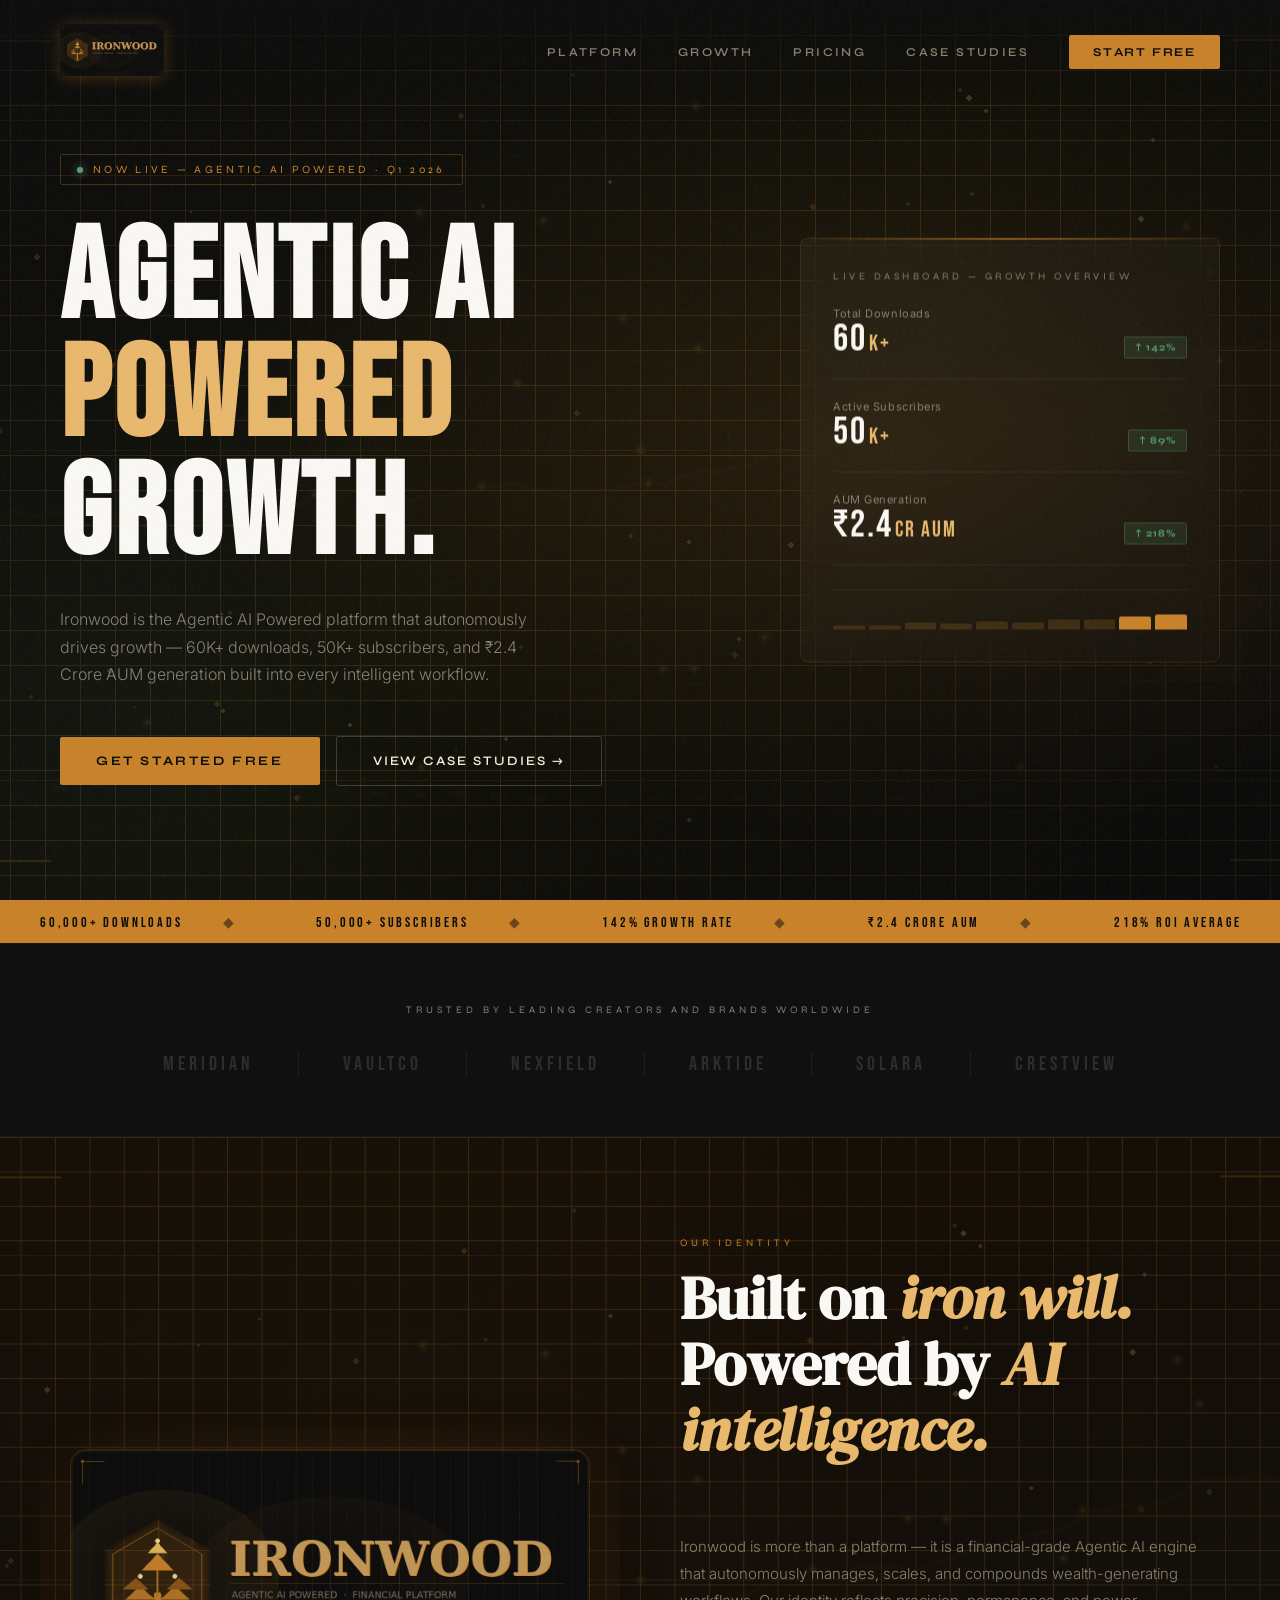
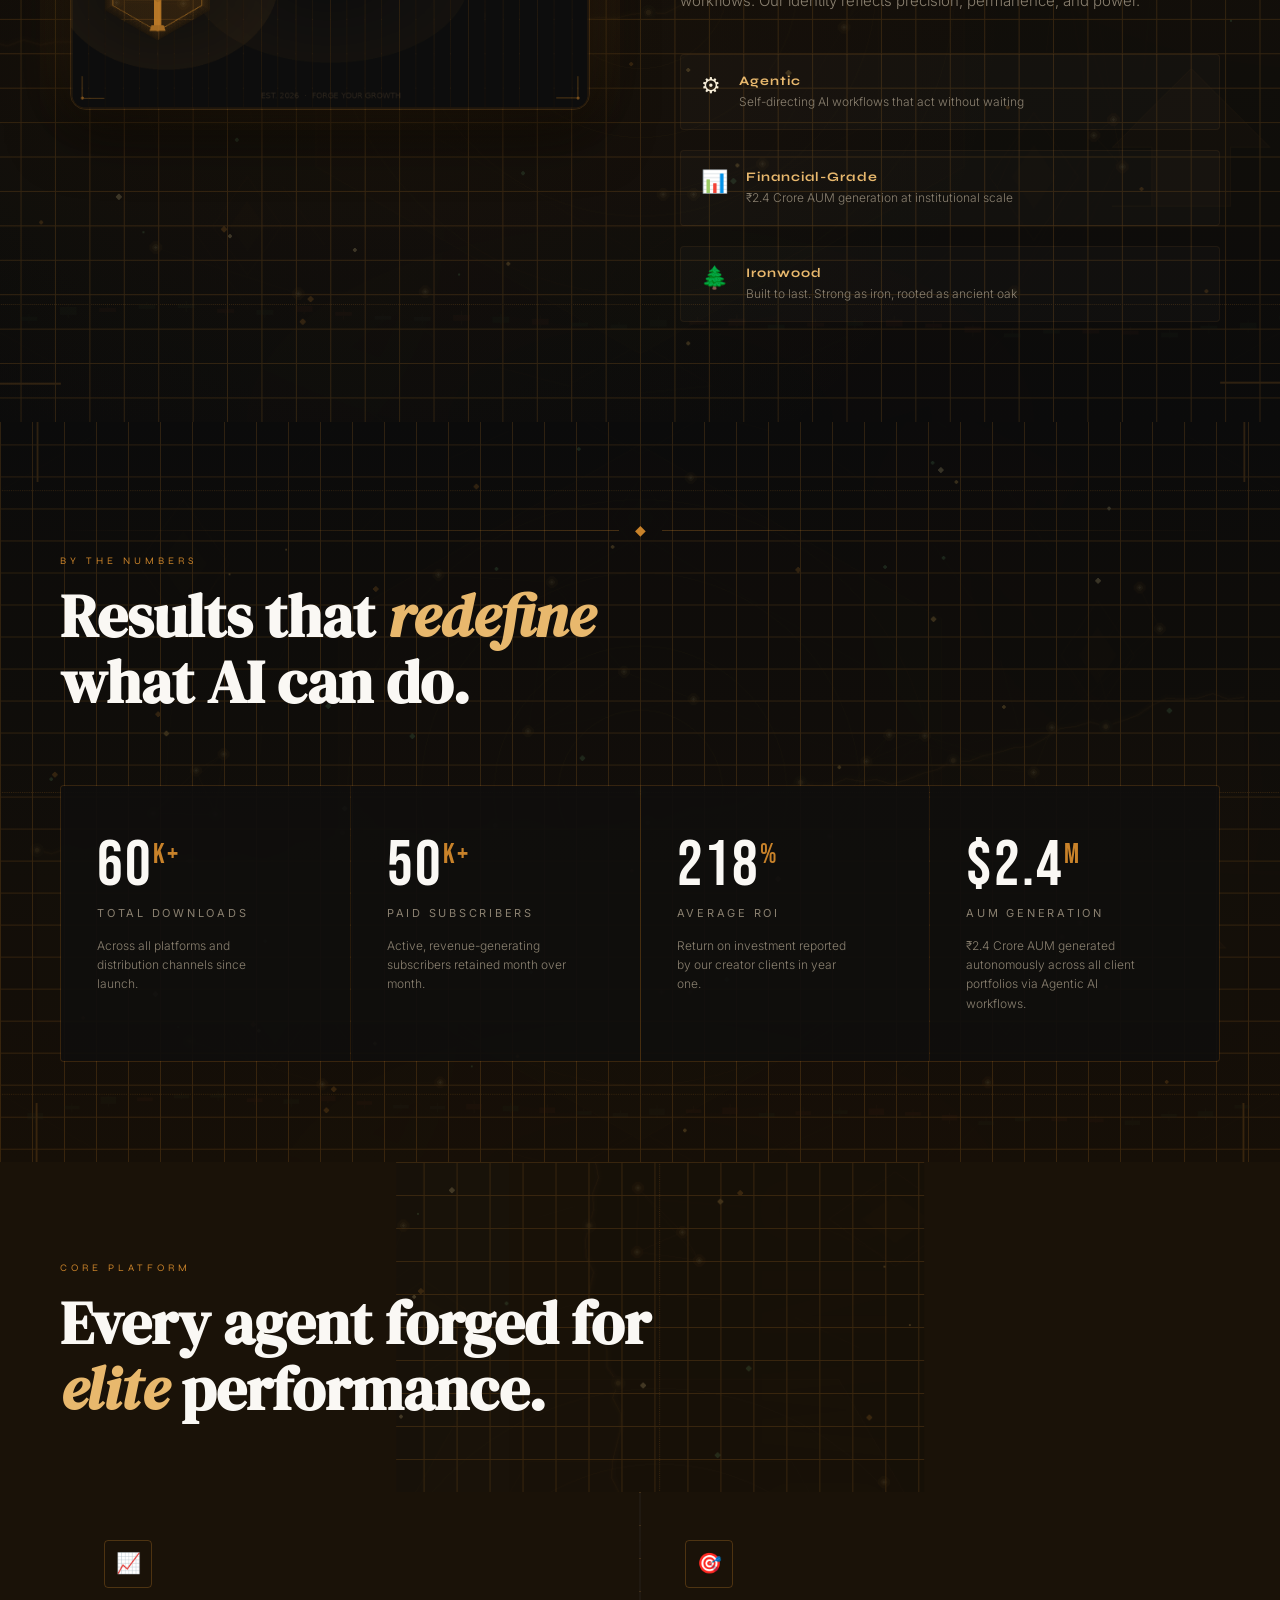
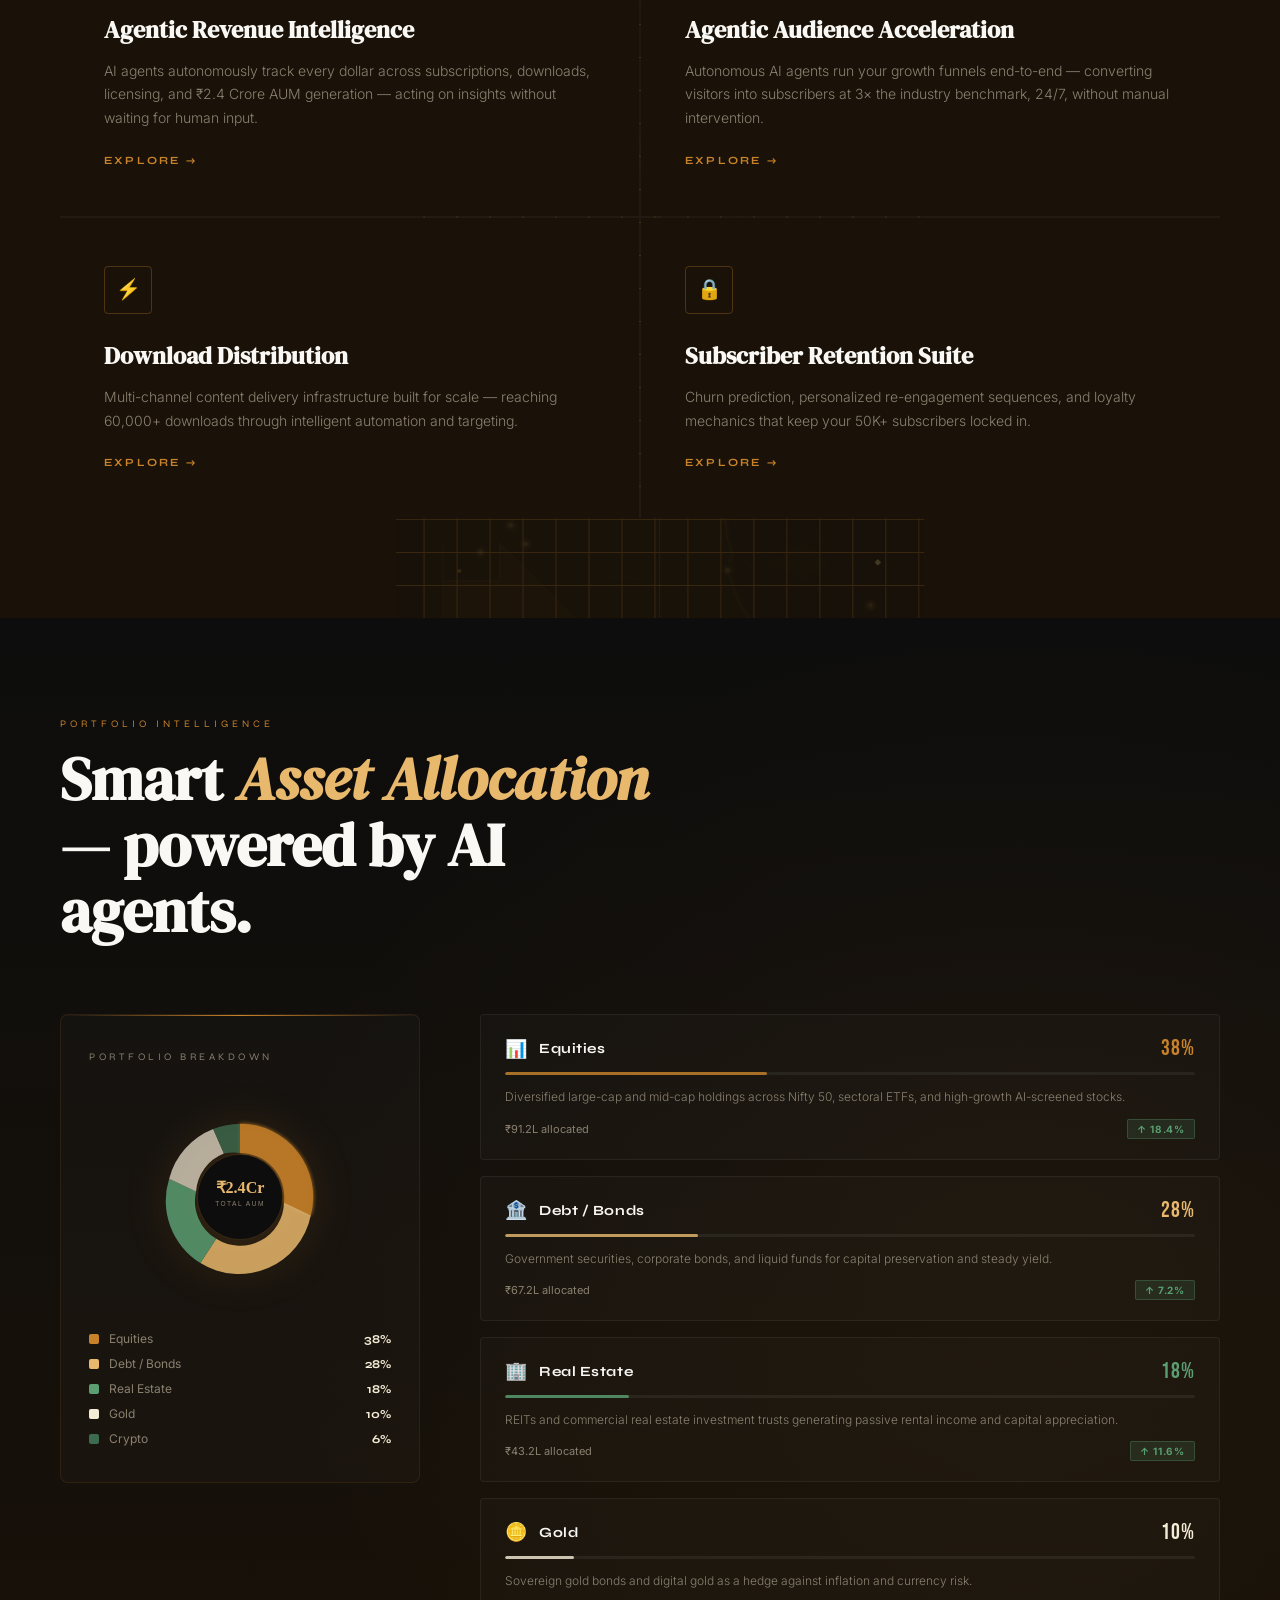
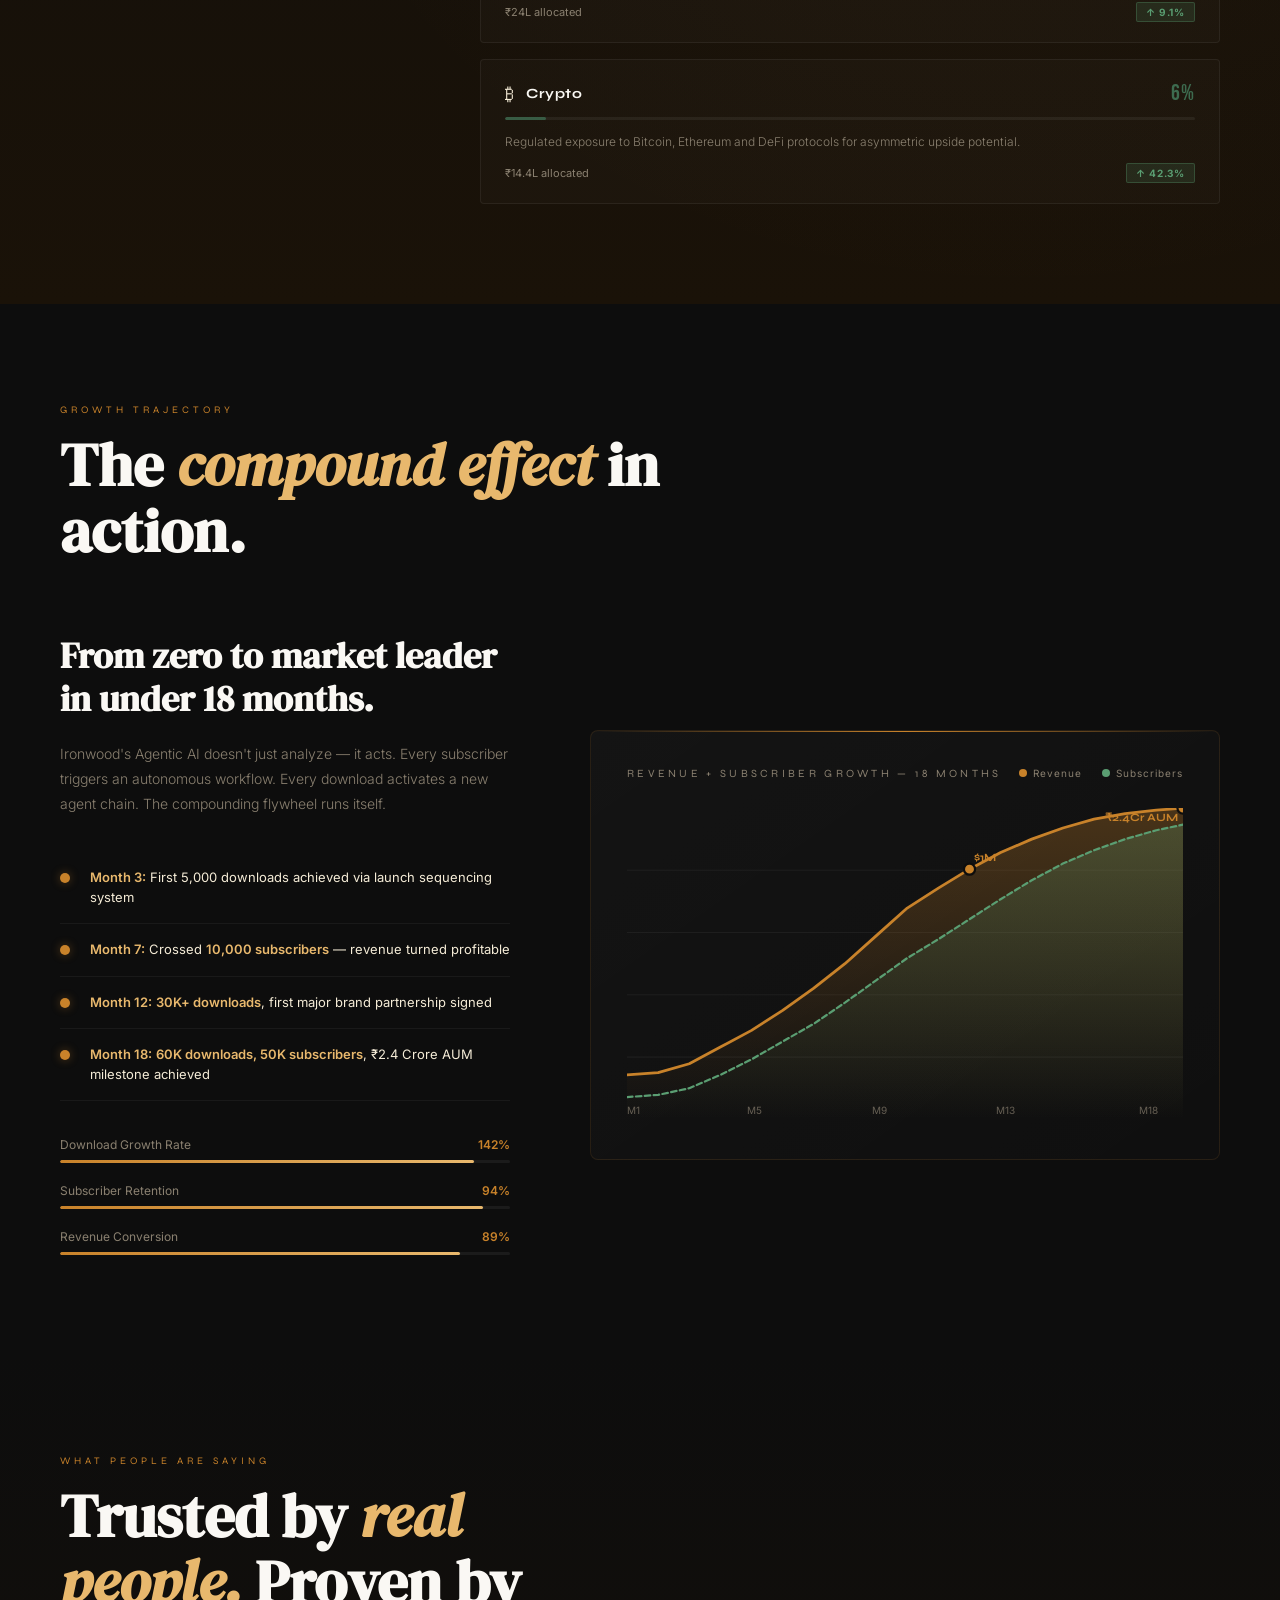
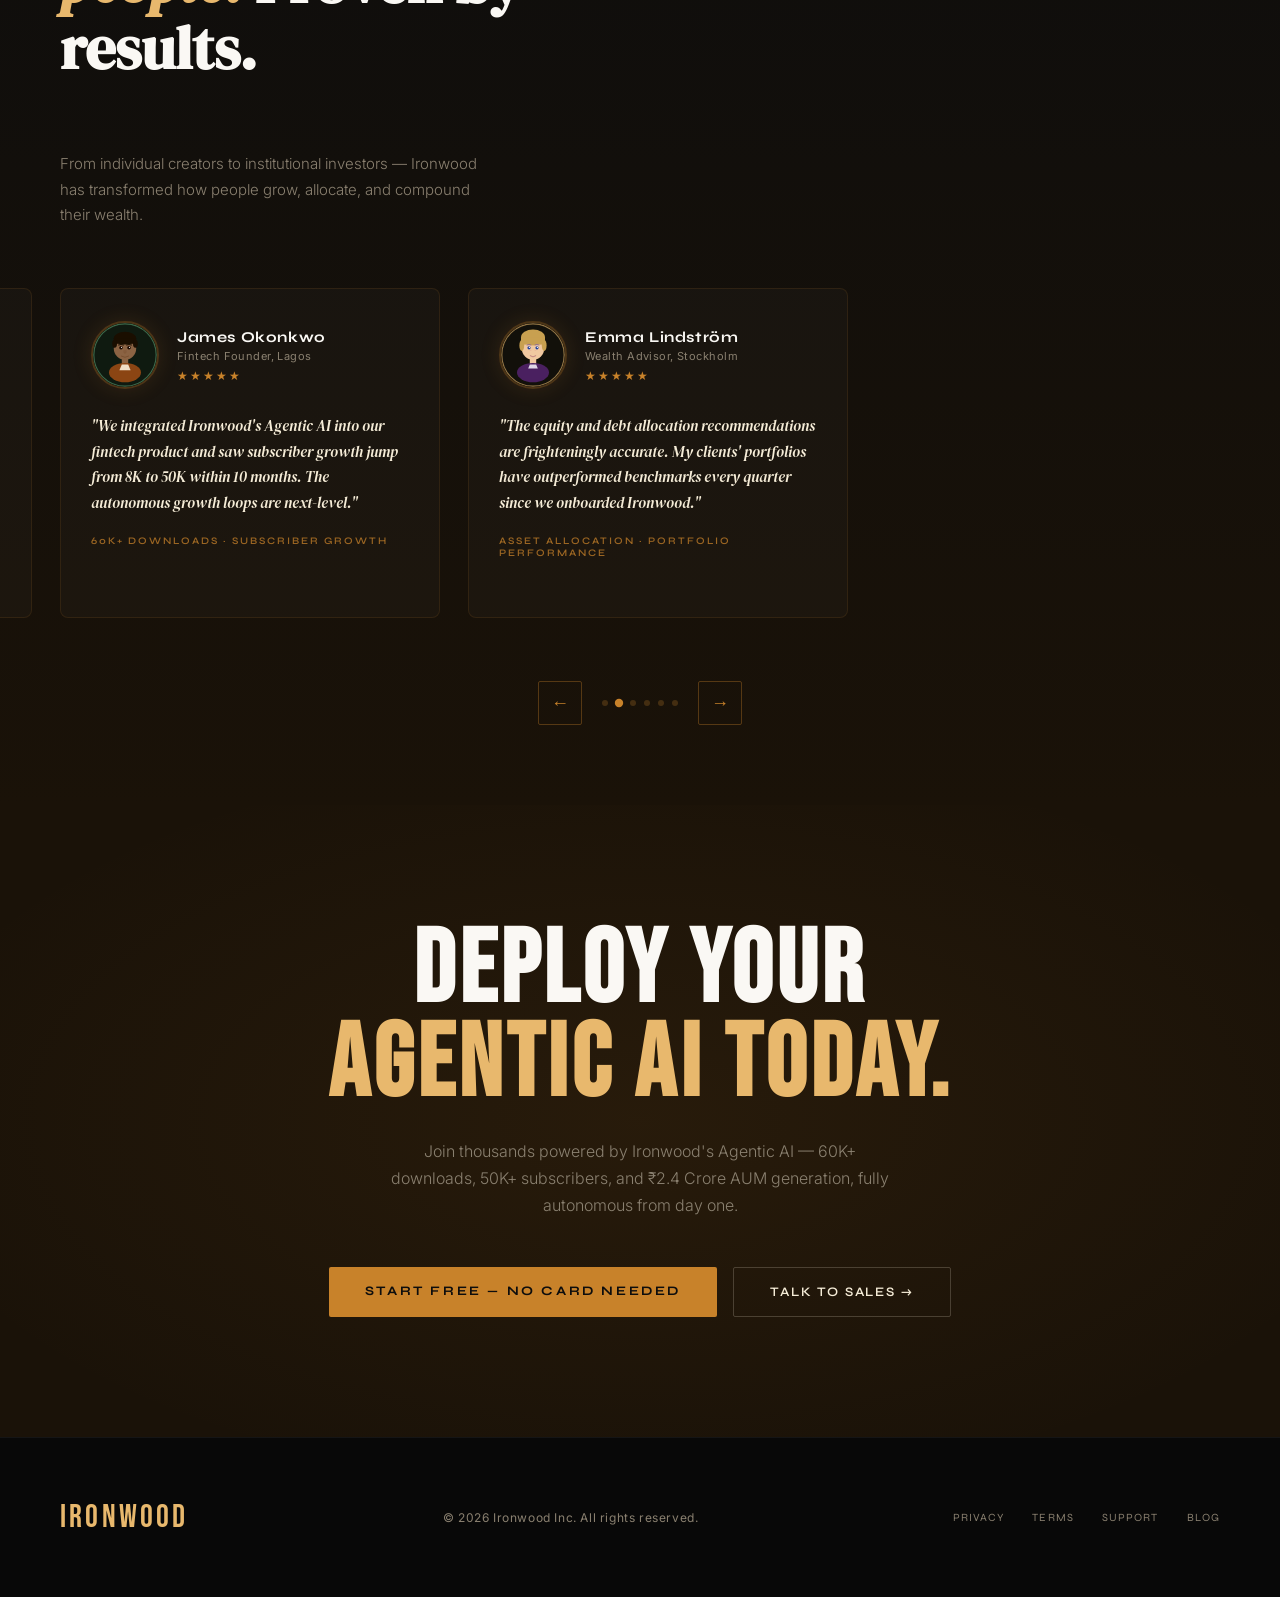
==== index.html @ 43c164db "First file First file added" ====
<!DOCTYPE html>
<html lang="en">
<head>
<meta charset="UTF-8" />
<meta name="viewport" content="width=device-width, initial-scale=1.0"/>
<title>Ironwood — Agentic AI Powered Growth Platform</title>
<link href="https://fonts.googleapis.com/css2?family=Bebas+Neue&family=DM+Serif+Display:ital@0;1&family=Syne:wght@400;600;700;800&family=Inter:wght@300;400;500&display=swap" rel="stylesheet"/>
<style>
  :root {
    --iron: #0d0d0d;
    --wood: #1a1208;
    --amber: #c8822a;
    --gold: #e8b86d;
    --cream: #f5ecd7;
    --mist: #8a8070;
    --white: #faf8f4;
    --green: #3d6b4f;
    --green-light: #5a9e72;
  }

  *, *::before, *::after { box-sizing: border-box; margin: 0; padding: 0; }

  html { scroll-behavior: smooth; }

  body {
    background: var(--iron);
    color: var(--cream);
    font-family: 'Syne', sans-serif;
    overflow-x: hidden;
  }

  /* Finance background texture on all major sections */
  .stats, .features, .brand-section {
    position: relative;
  }

  .stats::before,
  .features::before,
  .brand-section::after {
    content: '';
    position: absolute;
    inset: 0;
    background-image: url('[data-uri]');
    background-size: cover;
    background-position: center;
    opacity: 0.18;
    pointer-events: none;
    z-index: 0;
  }

  .stats > *,
  .features > *,
  .brand-section > * {
    position: relative;
    z-index: 1;
  }

  /* NOISE OVERLAY */
  body::before {
    content: '';
    position: fixed;
    inset: 0;
    background-image: url("data:image/svg+xml,%3Csvg viewBox='0 0 256 256' xmlns='http://www.w3.org/2000/svg'%3E%3Cfilter id='noise'%3E%3CfeTurbulence type='fractalNoise' baseFrequency='0.9' numOctaves='4' stitchTiles='stitch'/%3E%3C/filter%3E%3Crect width='100%25' height='100%25' filter='url(%23noise)' opacity='1'/%3E%3C/svg%3E");
    opacity: 0.03;
    pointer-events: none;
    z-index: 9999;
  }

  /* NAV */
  nav {
    position: fixed;
    top: 0; left: 0; right: 0;
    z-index: 100;
    display: flex;
    justify-content: space-between;
    align-items: center;
    padding: 24px 60px;
    background: linear-gradient(to bottom, rgba(13,13,13,0.95), transparent);
  }

  .nav-logo {
    text-decoration: none;
    display: flex;
    align-items: center;
  }

  .nav-logo-img {
    height: 52px;
    width: auto;
    object-fit: contain;
    display: block;
    filter: drop-shadow(0 2px 8px rgba(200,130,42,0.3));
    transition: filter 0.3s;
  }

  .nav-logo-img:hover {
    filter: drop-shadow(0 2px 16px rgba(200,130,42,0.6));
  }

  .nav-links {
    display: flex;
    gap: 40px;
    list-style: none;
  }

  .nav-links a {
    color: var(--mist);
    text-decoration: none;
    font-size: 12px;
    font-weight: 600;
    letter-spacing: 0.2em;
    text-transform: uppercase;
    transition: color 0.3s;
  }

  .nav-links a:hover { color: var(--gold); }

  .nav-cta {
    background: var(--amber);
    color: var(--iron) !important;
    padding: 10px 24px;
    border-radius: 2px;
    font-weight: 700 !important;
    letter-spacing: 0.15em !important;
  }

  /* HERO */
  .hero {
    position: relative;
    min-height: 100vh;
    display: flex;
    align-items: center;
    padding: 120px 60px 80px;
    overflow: hidden;
  }

  .hero-bg {
    position: absolute;
    inset: 0;
    background-size: cover;
    background-position: center;
    background-repeat: no-repeat;
  }

  .hero-bg::before {
    content: '';
    position: absolute;
    inset: 0;
    background:
      radial-gradient(ellipse 80% 60% at 70% 50%, rgba(200,130,42,0.12) 0%, transparent 70%),
      radial-gradient(ellipse 50% 80% at 10% 80%, rgba(61,107,79,0.08) 0%, transparent 60%),
      linear-gradient(135deg, rgba(13,13,13,0.88) 0%, rgba(17,16,8,0.82) 50%, rgba(10,10,10,0.90) 100%);
    z-index: 1;
  }

  /* WOOD GRAIN LINES */
  .hero-bg::after {
    content: '';
    position: absolute;
    inset: 0;
    background-image: repeating-linear-gradient(
      92deg,
      transparent,
      transparent 60px,
      rgba(200,130,42,0.015) 60px,
      rgba(200,130,42,0.015) 61px
    );
  }

  .hero-content {
    position: relative;
    z-index: 3;
    max-width: 780px;
  }

  .hero-badge {
    display: inline-flex;
    align-items: center;
    gap: 10px;
    border: 1px solid rgba(200,130,42,0.3);
    padding: 8px 16px;
    border-radius: 2px;
    font-size: 11px;
    letter-spacing: 0.3em;
    text-transform: uppercase;
    color: var(--amber);
    margin-bottom: 36px;
    animation: fadeUp 0.8s ease forwards;
  }

  .hero-badge::before {
    content: '';
    width: 6px;
    height: 6px;
    border-radius: 50%;
    background: var(--green-light);
    box-shadow: 0 0 8px var(--green-light);
    animation: pulse 2s infinite;
  }

  @keyframes pulse {
    0%, 100% { opacity: 1; }
    50% { opacity: 0.4; }
  }

  .hero h1 {
    font-family: 'Bebas Neue', sans-serif;
    font-size: clamp(72px, 10vw, 130px);
    line-height: 0.92;
    letter-spacing: 0.03em;
    color: var(--white);
    animation: fadeUp 0.8s 0.1s ease both;
  }

  .hero h1 em {
    font-style: normal;
    color: var(--gold);
    display: block;
  }

  .hero-sub {
    font-family: 'Inter', sans-serif;
    font-size: 16px;
    font-weight: 300;
    line-height: 1.7;
    color: var(--mist);
    max-width: 480px;
    margin: 32px 0 48px;
    animation: fadeUp 0.8s 0.2s ease both;
  }

  .hero-actions {
    display: flex;
    gap: 16px;
    align-items: center;
    animation: fadeUp 0.8s 0.3s ease both;
  }

  .btn-primary {
    background: var(--amber);
    color: var(--iron);
    padding: 16px 36px;
    font-family: 'Syne', sans-serif;
    font-weight: 700;
    font-size: 13px;
    letter-spacing: 0.2em;
    text-transform: uppercase;
    border: none;
    cursor: pointer;
    border-radius: 2px;
    transition: background 0.3s, transform 0.2s;
    text-decoration: none;
    display: inline-block;
  }

  .btn-primary:hover {
    background: var(--gold);
    transform: translateY(-2px);
  }

  .btn-ghost {
    background: transparent;
    color: var(--cream);
    padding: 16px 36px;
    font-family: 'Syne', sans-serif;
    font-weight: 600;
    font-size: 13px;
    letter-spacing: 0.15em;
    text-transform: uppercase;
    border: 1px solid rgba(245,236,215,0.2);
    cursor: pointer;
    border-radius: 2px;
    transition: border-color 0.3s, color 0.3s;
    text-decoration: none;
    display: inline-block;
  }

  .btn-ghost:hover {
    border-color: var(--gold);
    color: var(--gold);
  }

  /* HERO VISUAL */
  .hero-visual {
    position: absolute;
    right: 60px;
    top: 50%;
    transform: translateY(-50%);
    width: 420px;
    animation: fadeIn 1.2s 0.4s ease both;
    z-index: 3;
  }

  .hero-card {
    background: linear-gradient(145deg, rgba(255,255,255,0.04), rgba(255,255,255,0.01));
    border: 1px solid rgba(200,130,42,0.15);
    border-radius: 8px;
    padding: 32px;
    backdrop-filter: blur(20px);
    position: relative;
    overflow: hidden;
  }

  .hero-card::before {
    content: '';
    position: absolute;
    top: 0; left: 0; right: 0;
    height: 1px;
    background: linear-gradient(90deg, transparent, var(--amber), transparent);
  }

  .card-label {
    font-size: 10px;
    letter-spacing: 0.35em;
    text-transform: uppercase;
    color: var(--mist);
    margin-bottom: 24px;
  }

  .metric-row {
    display: flex;
    justify-content: space-between;
    align-items: flex-end;
    margin-bottom: 20px;
    padding-bottom: 20px;
    border-bottom: 1px solid rgba(255,255,255,0.06);
  }

  .metric-row:last-child {
    border-bottom: none;
    margin-bottom: 0;
    padding-bottom: 0;
  }

  .metric-label {
    font-size: 11px;
    color: var(--mist);
    font-family: 'Inter', sans-serif;
    font-weight: 400;
    letter-spacing: 0.05em;
  }

  .metric-val {
    font-family: 'Bebas Neue', sans-serif;
    font-size: 38px;
    letter-spacing: 0.05em;
    line-height: 1;
    color: var(--white);
    display: flex;
    align-items: baseline;
    gap: 2px;
  }

  .metric-val sup {
    font-size: 22px;
    vertical-align: baseline;
    color: var(--white);
    font-family: 'Bebas Neue', sans-serif;
    line-height: 1;
  }

  .metric-val span {
    font-size: 22px;
    color: var(--gold);
    font-family: 'Bebas Neue', sans-serif;
    font-weight: 400;
    line-height: 1;
  }

  .metric-badge {
    font-size: 10px;
    font-weight: 700;
    letter-spacing: 0.1em;
    padding: 4px 10px;
    border-radius: 2px;
    text-transform: uppercase;
  }

  .metric-badge.up {
    background: rgba(90,158,114,0.15);
    color: var(--green-light);
    border: 1px solid rgba(90,158,114,0.3);
  }

  /* MINI BAR CHART */
  .mini-chart {
    display: flex;
    gap: 4px;
    align-items: flex-end;
    height: 40px;
    margin-top: 24px;
    padding-top: 24px;
    border-top: 1px solid rgba(255,255,255,0.06);
  }

  .bar {
    flex: 1;
    background: rgba(200,130,42,0.2);
    border-radius: 2px 2px 0 0;
    transition: background 0.3s;
  }

  .bar:hover { background: rgba(200,130,42,0.5); }
  .bar.active { background: var(--amber); }

  /* FLOATING ACCENT */
  .hero-orb {
    position: absolute;
    right: 200px;
    top: 20%;
    width: 300px;
    height: 300px;
    border-radius: 50%;
    background: radial-gradient(circle, rgba(200,130,42,0.06) 0%, transparent 70%);
    pointer-events: none;
    animation: float 6s ease-in-out infinite;
  }

  @keyframes float {
    0%, 100% { transform: translateY(0); }
    50% { transform: translateY(-20px); }
  }

  /* TICKER */
  .ticker {
    background: var(--amber);
    padding: 12px 0;
    overflow: hidden;
    white-space: nowrap;
  }

  .ticker-inner {
    display: inline-flex;
    gap: 0;
    animation: ticker 20s linear infinite;
  }

  .ticker-item {
    font-family: 'Bebas Neue', sans-serif;
    font-size: 14px;
    letter-spacing: 0.2em;
    color: var(--iron);
    padding: 0 40px;
  }

  .ticker-item::after {
    content: '◆';
    margin-left: 40px;
    opacity: 0.5;
  }

  @keyframes ticker {
    0% { transform: translateX(0); }
    100% { transform: translateX(-50%); }
  }

  /* STATS SECTION */
  .stats {
    padding: 100px 60px;
    position: relative;
    background: linear-gradient(to bottom, var(--iron), var(--wood));
  }

  .section-eyebrow {
    font-size: 10px;
    letter-spacing: 0.4em;
    text-transform: uppercase;
    color: var(--amber);
    margin-bottom: 16px;
  }

  .section-title {
    font-family: 'DM Serif Display', serif;
    font-size: clamp(36px, 5vw, 60px);
    line-height: 1.1;
    color: var(--white);
    max-width: 600px;
    margin-bottom: 70px;
  }

  .section-title em {
    color: var(--gold);
    font-style: italic;
  }

  .stats-grid {
    display: grid;
    grid-template-columns: repeat(4, 1fr);
    gap: 1px;
    background: rgba(200,130,42,0.1);
    border: 1px solid rgba(200,130,42,0.1);
    border-radius: 4px;
    overflow: hidden;
  }

  .stat-box {
    background: rgba(13,13,13,0.9);
    padding: 48px 36px;
    position: relative;
    overflow: hidden;
    transition: background 0.4s;
  }

  .stat-box:hover {
    background: rgba(200,130,42,0.05);
  }

  .stat-box::after {
    content: '';
    position: absolute;
    bottom: 0; left: 0; right: 0;
    height: 2px;
    background: var(--amber);
    transform: scaleX(0);
    transform-origin: left;
    transition: transform 0.5s ease;
  }

  .stat-box:hover::after { transform: scaleX(1); }

  .stat-num {
    font-family: 'Bebas Neue', sans-serif;
    font-size: 64px;
    line-height: 1;
    letter-spacing: 0.03em;
    color: var(--white);
    display: block;
  }

  .stat-num sup {
    font-size: 28px;
    vertical-align: super;
    color: var(--amber);
  }

  .stat-unit {
    font-size: 11px;
    letter-spacing: 0.25em;
    text-transform: uppercase;
    color: var(--mist);
    margin-top: 8px;
    display: block;
    font-family: 'Inter', sans-serif;
  }

  .stat-desc {
    font-size: 12px;
    color: var(--mist);
    line-height: 1.6;
    margin-top: 16px;
    font-family: 'Inter', sans-serif;
    font-weight: 300;
    max-width: 180px;
  }

  /* FEATURES */
  .features {
    padding: 100px 60px;
    background: var(--wood);
    position: relative;
    overflow: hidden;
  }

  .features::before {
    content: 'IRONWOOD';
    position: absolute;
    right: -40px;
    top: 50%;
    transform: translateY(-50%) rotate(90deg);
    font-family: 'Bebas Neue', sans-serif;
    font-size: 180px;
    color: rgba(200,130,42,0.03);
    pointer-events: none;
    letter-spacing: 0.1em;
    white-space: nowrap;
  }

  .features-grid {
    display: grid;
    grid-template-columns: 1fr 1fr;
    gap: 2px;
    margin-top: 60px;
    background: rgba(255,255,255,0.04);
  }

  .feature-card {
    background: var(--wood);
    padding: 48px 44px;
    position: relative;
    transition: background 0.3s;
  }

  .feature-card:hover {
    background: rgba(200,130,42,0.04);
  }

  .feature-icon {
    width: 48px;
    height: 48px;
    border: 1px solid rgba(200,130,42,0.3);
    border-radius: 4px;
    display: flex;
    align-items: center;
    justify-content: center;
    margin-bottom: 28px;
    font-size: 20px;
  }

  .feature-title {
    font-family: 'DM Serif Display', serif;
    font-size: 24px;
    color: var(--white);
    margin-bottom: 14px;
    line-height: 1.2;
  }

  .feature-desc {
    font-family: 'Inter', sans-serif;
    font-size: 14px;
    font-weight: 300;
    color: var(--mist);
    line-height: 1.7;
  }

  .feature-link {
    display: inline-flex;
    align-items: center;
    gap: 8px;
    margin-top: 24px;
    font-size: 11px;
    font-weight: 700;
    letter-spacing: 0.2em;
    text-transform: uppercase;
    color: var(--amber);
    text-decoration: none;
    transition: gap 0.2s;
  }

  .feature-link:hover { gap: 14px; }

  /* GRAPH SECTION */
  .growth {
    padding: 100px 60px;
    background: var(--iron);
    position: relative;
  }

  .growth-layout {
    display: grid;
    grid-template-columns: 1fr 1.4fr;
    gap: 80px;
    align-items: center;
    margin-top: 60px;
  }

  .growth-copy h3 {
    font-family: 'DM Serif Display', serif;
    font-size: 36px;
    line-height: 1.2;
    color: var(--white);
    margin-bottom: 20px;
  }

  .growth-copy p {
    font-family: 'Inter', sans-serif;
    font-size: 14px;
    font-weight: 300;
    color: var(--mist);
    line-height: 1.8;
    margin-bottom: 16px;
  }

  .milestones {
    margin-top: 36px;
    display: flex;
    flex-direction: column;
    gap: 0;
  }

  .milestone {
    display: flex;
    gap: 20px;
    align-items: flex-start;
    padding: 16px 0;
    border-bottom: 1px solid rgba(255,255,255,0.05);
  }

  .milestone-dot {
    width: 10px;
    height: 10px;
    border-radius: 50%;
    background: var(--amber);
    margin-top: 5px;
    flex-shrink: 0;
    box-shadow: 0 0 10px rgba(200,130,42,0.4);
  }

  .milestone-text {
    font-family: 'Inter', sans-serif;
    font-size: 13px;
    color: var(--cream);
    line-height: 1.5;
  }

  .milestone-text strong {
    color: var(--gold);
    font-weight: 600;
  }

  /* SVG CHART */
  .chart-container {
    background: linear-gradient(145deg, rgba(255,255,255,0.03), rgba(255,255,255,0.01));
    border: 1px solid rgba(200,130,42,0.12);
    border-radius: 8px;
    padding: 36px;
    position: relative;
  }

  .chart-container::before {
    content: '';
    position: absolute;
    top: 0; left: 0; right: 0;
    height: 1px;
    background: linear-gradient(90deg, transparent, var(--amber), transparent);
  }

  .chart-header {
    display: flex;
    justify-content: space-between;
    align-items: center;
    margin-bottom: 28px;
  }

  .chart-title {
    font-size: 11px;
    letter-spacing: 0.3em;
    text-transform: uppercase;
    color: var(--mist);
  }

  .chart-legend {
    display: flex;
    gap: 20px;
  }

  .legend-item {
    display: flex;
    align-items: center;
    gap: 6px;
    font-size: 10px;
    color: var(--mist);
    font-family: 'Inter', sans-serif;
    letter-spacing: 0.1em;
  }

  .legend-dot {
    width: 8px;
    height: 8px;
    border-radius: 50%;
  }

  /* ── TESTIMONIALS V2 CAROUSEL ── */
  .testimonials-v2 {
    padding: 100px 0 80px;
    background: linear-gradient(to bottom, var(--iron), var(--wood));
    overflow: hidden;
    position: relative;
  }

  .testimonials-v2 .section-eyebrow,
  .testimonials-v2 .section-title,
  .testimonials-v2 .testi-intro {
    padding-left: 60px;
    padding-right: 60px;
  }

  .testi-intro {
    font-family: 'Inter', sans-serif;
    font-size: 15px;
    font-weight: 300;
    color: var(--mist);
    max-width: 560px;
    line-height: 1.7;
    margin-top: 12px;
    margin-bottom: 52px;
  }

  /* Outer viewport — clips the sliding track */
  .carousel-outer {
    overflow: hidden;
    width: 100%;
    cursor: grab;
    user-select: none;
  }

  .carousel-outer:active { cursor: grabbing; }

  /* The scrolling track */
  .carousel-track {
    display: flex;
    gap: 28px;
    padding: 8px 60px 24px;
    transition: transform 0.55s cubic-bezier(0.25, 1, 0.35, 1);
    will-change: transform;
  }

  /* Individual card */
  .tv2-card {
    flex: 0 0 380px;
    background: rgba(255,255,255,0.025);
    border: 1px solid rgba(200,130,42,0.12);
    border-radius: 8px;
    padding: 32px 30px;
    position: relative;
    overflow: hidden;
    transition: border-color 0.35s, transform 0.35s, box-shadow 0.35s;
  }

  .tv2-card::before {
    content: '';
    position: absolute;
    top: 0; left: 0; right: 0;
    height: 2px;
    background: linear-gradient(90deg, transparent, var(--amber), transparent);
    opacity: 0;
    transition: opacity 0.35s;
  }

  .tv2-card:hover {
    border-color: rgba(200,130,42,0.35);
    transform: translateY(-6px);
    box-shadow: 0 24px 60px rgba(0,0,0,0.5), 0 0 40px rgba(200,130,42,0.06);
  }

  .tv2-card:hover::before { opacity: 1; }

  /* Top row: face + identity */
  .tv2-top {
    display: flex;
    align-items: center;
    gap: 18px;
    margin-bottom: 24px;
  }

  .tv2-face {
    flex-shrink: 0;
    width: 68px;
    height: 68px;
    border-radius: 50%;
    overflow: hidden;
    border: 2px solid rgba(200,130,42,0.3);
    box-shadow: 0 0 20px rgba(200,130,42,0.15);
    transition: border-color 0.3s, box-shadow 0.3s;
  }

  .tv2-card:hover .tv2-face {
    border-color: rgba(200,130,42,0.65);
    box-shadow: 0 0 30px rgba(200,130,42,0.3);
  }

  .tv2-face svg {
    display: block;
    width: 100%;
    height: 100%;
  }

  .tv2-identity { flex: 1; }

  .tv2-name {
    font-size: 15px;
    font-weight: 700;
    color: var(--white);
    letter-spacing: 0.04em;
    margin-bottom: 3px;
  }

  .tv2-role {
    font-size: 11px;
    color: var(--mist);
    font-family: 'Inter', sans-serif;
    font-weight: 400;
    letter-spacing: 0.04em;
    margin-bottom: 6px;
  }

  .tv2-stars {
    color: var(--amber);
    font-size: 12px;
    letter-spacing: 2px;
  }

  /* Quote */
  blockquote.tv2-quote {
    font-family: 'DM Serif Display', serif;
    font-size: 15px;
    line-height: 1.7;
    color: var(--cream);
    font-style: italic;
    margin: 0 0 20px;
    padding: 0;
    border: none;
    quotes: none;
  }

  /* Bottom tag */
  .tv2-tag {
    font-size: 10px;
    letter-spacing: 0.2em;
    text-transform: uppercase;
    color: var(--amber);
    font-weight: 600;
    opacity: 0.75;
  }

  /* Controls */
  .carousel-controls {
    display: flex;
    align-items: center;
    justify-content: center;
    gap: 20px;
    margin-top: 40px;
    padding: 0 60px;
  }

  .car-btn {
    width: 44px;
    height: 44px;
    border-radius: 2px;
    border: 1px solid rgba(200,130,42,0.35);
    background: transparent;
    color: var(--amber);
    font-size: 18px;
    cursor: pointer;
    transition: background 0.25s, color 0.25s, border-color 0.25s;
    display: flex;
    align-items: center;
    justify-content: center;
  }

  .car-btn:hover {
    background: var(--amber);
    color: var(--iron);
    border-color: var(--amber);
  }

  .car-dots {
    display: flex;
    gap: 8px;
    align-items: center;
  }

  .car-dot {
    width: 6px;
    height: 6px;
    border-radius: 50%;
    background: rgba(200,130,42,0.25);
    cursor: pointer;
    transition: background 0.3s, transform 0.3s;
    border: none;
    padding: 0;
  }

  .car-dot.active {
    background: var(--amber);
    transform: scale(1.4);
  }

  /* Scroll-triggered entrance animation */
  .tv2-card {
    opacity: 0;
    transform: translateX(60px) translateY(0);
    transition:
      opacity 0.6s ease,
      transform 0.6s cubic-bezier(0.16,1,0.3,1),
      border-color 0.35s,
      box-shadow 0.35s;
  }

  .tv2-card.in-view {
    opacity: 1;
    transform: translateX(0) translateY(0);
  }

  .tv2-card:hover {
    transform: translateX(0) translateY(-6px) !important;
  }

  /* CTA SECTION */
  .cta-section {
    padding: 120px 60px;
    background: var(--wood);
    text-align: center;
    position: relative;
    overflow: hidden;
  }

  .cta-section::before {
    content: '';
    position: absolute;
    inset: 0;
    background: radial-gradient(ellipse 60% 60% at 50% 50%, rgba(200,130,42,0.08), transparent);
  }

  .cta-section h2 {
    font-family: 'Bebas Neue', sans-serif;
    font-size: clamp(60px, 8vw, 110px);
    line-height: 0.92;
    letter-spacing: 0.04em;
    color: var(--white);
    margin-bottom: 24px;
    position: relative;
  }

  .cta-section h2 em {
    color: var(--gold);
    font-style: normal;
    display: block;
  }

  .cta-section p {
    font-family: 'Inter', sans-serif;
    font-size: 16px;
    color: var(--mist);
    max-width: 500px;
    margin: 0 auto 48px;
    line-height: 1.7;
    font-weight: 300;
    position: relative;
  }

  .cta-actions {
    display: flex;
    gap: 16px;
    justify-content: center;
    position: relative;
  }

  /* FOOTER */
  footer {
    background: #080808;
    padding: 60px;
    display: flex;
    justify-content: space-between;
    align-items: center;
    border-top: 1px solid rgba(255,255,255,0.05);
  }

  .footer-logo {
    font-family: 'Bebas Neue', sans-serif;
    font-size: 32px;
    color: var(--gold);
    letter-spacing: 0.1em;
  }

  .footer-copy {
    font-family: 'Inter', sans-serif;
    font-size: 12px;
    color: var(--mist);
    letter-spacing: 0.05em;
  }

  .footer-links {
    display: flex;
    gap: 28px;
  }

  .footer-links a {
    font-size: 11px;
    color: var(--mist);
    text-decoration: none;
    letter-spacing: 0.1em;
    text-transform: uppercase;
    transition: color 0.3s;
  }

  .footer-links a:hover { color: var(--gold); }

  @keyframes fadeUp {
    from { opacity: 0; transform: translateY(24px); }
    to { opacity: 1; transform: translateY(0); }
  }

  @keyframes fadeIn {
    from { opacity: 0; }
    to { opacity: 1; }
  }

  /* DIVIDER */
  .ornament {
    display: flex;
    align-items: center;
    gap: 16px;
    margin-bottom: 16px;
  }

  .ornament::before, .ornament::after {
    content: '';
    flex: 1;
    height: 1px;
    background: linear-gradient(to right, transparent, rgba(200,130,42,0.3));
  }

  .ornament::after {
    background: linear-gradient(to left, transparent, rgba(200,130,42,0.3));
  }

  .ornament-icon {
    color: var(--amber);
    font-size: 14px;
  }

  /* BRAND LOGOS */
  .brands {
    padding: 60px;
    border-top: 1px solid rgba(255,255,255,0.04);
    border-bottom: 1px solid rgba(255,255,255,0.04);
    background: rgba(255,255,255,0.01);
  }

  .brands-label {
    text-align: center;
    font-size: 10px;
    letter-spacing: 0.4em;
    text-transform: uppercase;
    color: var(--mist);
    margin-bottom: 36px;
  }

  .brands-row {
    display: flex;
    gap: 0;
    justify-content: center;
    align-items: center;
  }

  .brand-item {
    padding: 0 44px;
    font-family: 'Bebas Neue', sans-serif;
    font-size: 20px;
    letter-spacing: 0.2em;
    color: rgba(255,255,255,0.12);
    border-right: 1px solid rgba(255,255,255,0.06);
    transition: color 0.3s;
  }

  .brand-item:last-child { border-right: none; }
  .brand-item:hover { color: rgba(255,255,255,0.3); }

  /* PROGRESS BARS */
  .progress-list {
    margin-top: 32px;
    display: flex;
    flex-direction: column;
    gap: 20px;
  }

  .progress-item label {
    display: flex;
    justify-content: space-between;
    font-size: 12px;
    color: var(--mist);
    font-family: 'Inter', sans-serif;
    margin-bottom: 8px;
  }

  .progress-item label span {
    color: var(--amber);
    font-weight: 600;
  }

  .progress-bar {
    height: 3px;
    background: rgba(255,255,255,0.06);
    border-radius: 2px;
    overflow: hidden;
  }

  .progress-fill {
    height: 100%;
    border-radius: 2px;
    background: linear-gradient(90deg, var(--amber), var(--gold));
    animation: fillBar 1.5s ease both;
  }

  @keyframes fillBar {
    from { width: 0; }
  }

  /* BRAND SECTION */
  .brand-section {
    padding: 100px 60px;
    background: linear-gradient(to bottom, var(--wood), var(--iron));
    position: relative;
    overflow: hidden;
  }

  .brand-section::before {
    content: '';
    position: absolute;
    inset: 0;
    background: radial-gradient(ellipse 50% 70% at 30% 50%, rgba(200,130,42,0.05), transparent);
    pointer-events: none;
  }

  .brand-inner {
    display: grid;
    grid-template-columns: 1fr 1fr;
    gap: 80px;
    align-items: center;
  }

  .brand-logo-wrap {
    position: relative;
    display: flex;
    align-items: center;
    justify-content: center;
  }

  .brand-logo-full {
    width: 100%;
    max-width: 520px;
    height: auto;
    border-radius: 16px;
    border: 1px solid rgba(200,130,42,0.18);
    box-shadow:
      0 0 60px rgba(200,130,42,0.08),
      0 20px 60px rgba(0,0,0,0.6),
      inset 0 1px 0 rgba(200,130,42,0.15);
    transition: box-shadow 0.4s, transform 0.4s;
    position: relative;
    z-index: 2;
  }

  .brand-logo-full:hover {
    box-shadow:
      0 0 100px rgba(200,130,42,0.18),
      0 30px 80px rgba(0,0,0,0.7),
      inset 0 1px 0 rgba(200,130,42,0.25);
    transform: translateY(-6px) scale(1.01);
  }

  .brand-logo-glow {
    position: absolute;
    inset: -20px;
    border-radius: 24px;
    background: radial-gradient(ellipse 80% 60% at 50% 50%, rgba(200,130,42,0.12), transparent);
    pointer-events: none;
    z-index: 1;
    animation: float 6s ease-in-out infinite;
  }

  .brand-desc {
    font-family: 'Inter', sans-serif;
    font-size: 15px;
    font-weight: 300;
    color: var(--mist);
    line-height: 1.8;
    margin-bottom: 40px;
  }

  .brand-pillars {
    display: flex;
    flex-direction: column;
    gap: 20px;
  }

  .pillar {
    display: flex;
    gap: 18px;
    align-items: flex-start;
    padding: 18px 20px;
    background: rgba(255,255,255,0.02);
    border: 1px solid rgba(200,130,42,0.08);
    border-radius: 4px;
    transition: border-color 0.3s, background 0.3s;
  }

  .pillar:hover {
    border-color: rgba(200,130,42,0.25);
    background: rgba(200,130,42,0.04);
  }

  .pillar-icon {
    font-size: 22px;
    line-height: 1;
    flex-shrink: 0;
    margin-top: 2px;
  }

  .pillar strong {
    display: block;
    font-size: 13px;
    font-weight: 700;
    color: var(--gold);
    letter-spacing: 0.08em;
    margin-bottom: 4px;
  }

  .pillar p {
    font-family: 'Inter', sans-serif;
    font-size: 12px;
    color: var(--mist);
    font-weight: 300;
    line-height: 1.5;
  }


  /* ASSET ALLOCATION */
  .asset-alloc {
    padding: 100px 60px;
    background: linear-gradient(to bottom, var(--iron), var(--wood));
    position: relative;
    overflow: hidden;
  }

  .asset-alloc::before {
    content: '';
    position: absolute;
    inset: 0;
    background: radial-gradient(ellipse 60% 50% at 80% 50%, rgba(200,130,42,0.05), transparent);
    pointer-events: none;
    z-index: 0;
  }

  .asset-alloc > * { position: relative; z-index: 1; }

  .alloc-layout {
    display: grid;
    grid-template-columns: 360px 1fr;
    gap: 60px;
    align-items: start;
    margin-top: 60px;
  }

  /* Chart */
  .alloc-chart-wrap {
    display: flex;
    flex-direction: column;
    align-items: center;
    gap: 24px;
    background: rgba(255,255,255,0.02);
    border: 1px solid rgba(200,130,42,0.12);
    border-radius: 8px;
    padding: 36px 28px;
    position: relative;
  }

  .alloc-chart-wrap::before {
    content: '';
    position: absolute;
    top: 0; left: 0; right: 0;
    height: 1px;
    background: linear-gradient(90deg, transparent, var(--amber), transparent);
  }

  .alloc-chart-label {
    font-size: 10px;
    letter-spacing: 0.35em;
    text-transform: uppercase;
    color: var(--mist);
    align-self: flex-start;
  }

  .donut-svg {
    width: 220px;
    height: 220px;
    filter: drop-shadow(0 0 20px rgba(200,130,42,0.15));
    transition: filter 0.4s;
  }

  .donut-svg:hover {
    filter: drop-shadow(0 0 36px rgba(200,130,42,0.3));
  }

  .donut-legend {
    width: 100%;
    display: flex;
    flex-direction: column;
    gap: 10px;
  }

  .legend-row {
    display: flex;
    align-items: center;
    gap: 10px;
  }

  .leg-dot {
    width: 10px;
    height: 10px;
    border-radius: 2px;
    flex-shrink: 0;
  }

  .leg-label {
    font-size: 12px;
    font-family: 'Inter', sans-serif;
    color: var(--mist);
    flex: 1;
  }

  .leg-pct {
    font-size: 12px;
    font-weight: 700;
    color: var(--cream);
    font-family: 'Syne', sans-serif;
  }

  /* Cards */
  .alloc-cards {
    display: flex;
    flex-direction: column;
    gap: 16px;
  }

  .alloc-card {
    background: rgba(255,255,255,0.02);
    border: 1px solid rgba(255,255,255,0.06);
    border-radius: 4px;
    padding: 20px 24px;
    transition: border-color 0.3s, background 0.3s, transform 0.3s;
  }

  .alloc-card:hover {
    border-color: rgba(200,130,42,0.3);
    background: rgba(200,130,42,0.03);
    transform: translateX(6px);
  }

  .alloc-card-header {
    display: flex;
    align-items: center;
    gap: 12px;
    margin-bottom: 10px;
  }

  .alloc-icon { font-size: 18px; }

  .alloc-name {
    font-size: 14px;
    font-weight: 700;
    color: var(--white);
    flex: 1;
    letter-spacing: 0.04em;
  }

  .alloc-pct {
    font-family: 'Bebas Neue', sans-serif;
    font-size: 22px;
    letter-spacing: 0.05em;
  }

  .alloc-bar-wrap {
    height: 3px;
    background: rgba(255,255,255,0.06);
    border-radius: 2px;
    margin-bottom: 12px;
    overflow: hidden;
  }

  .alloc-bar {
    height: 100%;
    border-radius: 2px;
    opacity: 0.8;
    animation: fillBar 1.5s ease both;
  }

  .alloc-desc {
    font-family: 'Inter', sans-serif;
    font-size: 12px;
    font-weight: 300;
    color: var(--mist);
    line-height: 1.6;
    margin-bottom: 12px;
  }

  .alloc-meta {
    display: flex;
    justify-content: space-between;
    align-items: center;
    font-size: 11px;
    color: var(--mist);
    font-family: 'Inter', sans-serif;
  }

  .alloc-badge {
    font-size: 10px;
    font-weight: 700;
    padding: 3px 9px;
    border-radius: 2px;
    letter-spacing: 0.08em;
  }

  .alloc-badge.up {
    background: rgba(90,158,114,0.15);
    color: var(--green-light);
    border: 1px solid rgba(90,158,114,0.3);
  }

</style>
</head>
<body>

<!-- NAV -->
<nav>
  <a class="nav-logo" href="#">
    <img src="[data-uri]" alt="Ironwood" class="nav-logo-img"/>
  </a>
  <ul class="nav-links">
    <li><a href="#">Platform</a></li>
    <li><a href="#">Growth</a></li>
    <li><a href="#">Pricing</a></li>
    <li><a href="#">Case Studies</a></li>
    <li><a href="#" class="nav-cta">Start Free</a></li>
  </ul>
</nav>

<!-- HERO -->
<section class="hero">
  <div class="hero-bg" style="background-image: url('[data-uri]'); background-size: cover; background-position: center; background-repeat: no-repeat;"></div>
  <div class="hero-orb"></div>

  <div class="hero-content">
    <div class="hero-badge">
      Now live — Agentic AI Powered · Q1 2026
    </div>
    <h1>AGENTIC AI<em>POWERED</em>GROWTH.</h1>
    <p class="hero-sub">
      Ironwood is the Agentic AI Powered platform that autonomously drives growth — 60K+ downloads, 50K+ subscribers, and ₹2.4 Crore AUM generation built into every intelligent workflow.
    </p>
    <div class="hero-actions">
      <a href="#" class="btn-primary">Get Started Free</a>
      <a href="#" class="btn-ghost">View Case Studies →</a>
    </div>
  </div>

  <!-- DASHBOARD CARD -->
  <div class="hero-visual">
    <div class="hero-card">
      <div class="card-label">Live Dashboard — Growth Overview</div>

      <div class="metric-row">
        <div>
          <div class="metric-label">Total Downloads</div>
          <div class="metric-val">60<span>K+</span></div>
        </div>
        <div class="metric-badge up">↑ 142%</div>
      </div>

      <div class="metric-row">
        <div>
          <div class="metric-label">Active Subscribers</div>
          <div class="metric-val">50<span>K+</span></div>
        </div>
        <div class="metric-badge up">↑ 89%</div>
      </div>

      <div class="metric-row">
        <div>
          <div class="metric-label">AUM Generation</div>
          <div class="metric-val">₹2.4<span>Cr AUM</span></div>
        </div>
        <div class="metric-badge up">↑ 218%</div>
      </div>

      <div class="mini-chart">
        <div class="bar" style="height:25%"></div>
        <div class="bar" style="height:30%"></div>
        <div class="bar" style="height:45%"></div>
        <div class="bar" style="height:38%"></div>
        <div class="bar" style="height:55%"></div>
        <div class="bar" style="height:48%"></div>
        <div class="bar" style="height:70%"></div>
        <div class="bar" style="height:65%"></div>
        <div class="bar active" style="height:90%"></div>
        <div class="bar active" style="height:100%"></div>
      </div>
    </div>
  </div>
</section>

<!-- TICKER -->
<div class="ticker">
  <div class="ticker-inner">
    <span class="ticker-item">60,000+ Downloads</span>
    <span class="ticker-item">50,000+ Subscribers</span>
    <span class="ticker-item">142% Growth Rate</span>
    <span class="ticker-item">₹2.4 Crore AUM</span>
    <span class="ticker-item">218% ROI Average</span>
    <span class="ticker-item">98% Client Retention</span>
    <span class="ticker-item">60,000+ Downloads</span>
    <span class="ticker-item">50,000+ Subscribers</span>
    <span class="ticker-item">142% Growth Rate</span>
    <span class="ticker-item">₹2.4 Crore AUM</span>
    <span class="ticker-item">218% ROI Average</span>
    <span class="ticker-item">98% Client Retention</span>
  </div>
</div>

<!-- BRANDS -->
<div class="brands">
  <div class="brands-label">Trusted by leading creators and brands worldwide</div>
  <div class="brands-row">
    <div class="brand-item">MERIDIAN</div>
    <div class="brand-item">VAULTCO</div>
    <div class="brand-item">NEXFIELD</div>
    <div class="brand-item">ARKTIDE</div>
    <div class="brand-item">SOLARA</div>
    <div class="brand-item">CRESTVIEW</div>
  </div>
</div>


<!-- LOGO BRAND SECTION -->
<section class="brand-section">
  <div class="brand-inner">
    <div class="brand-logo-wrap">
      <img src="[data-uri]" alt="Ironwood — Agentic AI Powered Financial Platform" class="brand-logo-full"/>
      <div class="brand-logo-glow"></div>
    </div>
    <div class="brand-copy">
      <div class="section-eyebrow">Our Identity</div>
      <h2 class="section-title">Built on <em>iron will.</em><br>Powered by <em>AI intelligence.</em></h2>
      <p class="brand-desc">Ironwood is more than a platform — it is a financial-grade Agentic AI engine that autonomously manages, scales, and compounds wealth-generating workflows. Our identity reflects precision, permanence, and power.</p>
      <div class="brand-pillars">
        <div class="pillar"><span class="pillar-icon">⚙</span><div><strong>Agentic</strong><p>Self-directing AI workflows that act without waiting</p></div></div>
        <div class="pillar"><span class="pillar-icon">📊</span><div><strong>Financial-Grade</strong><p>₹2.4 Crore AUM generation at institutional scale</p></div></div>
        <div class="pillar"><span class="pillar-icon">🌲</span><div><strong>Ironwood</strong><p>Built to last. Strong as iron, rooted as ancient oak</p></div></div>
      </div>
    </div>
  </div>
</section>

<!-- STATS -->
<section class="stats">
  <div class="ornament"><span class="ornament-icon">◆</span></div>
  <div class="section-eyebrow">By The Numbers</div>
  <h2 class="section-title">Results that <em>redefine</em> what AI can do.</h2>

  <div class="stats-grid">
    <div class="stat-box">
      <span class="stat-num">60<sup>K+</sup></span>
      <span class="stat-unit">Total Downloads</span>
      <p class="stat-desc">Across all platforms and distribution channels since launch.</p>
    </div>
    <div class="stat-box">
      <span class="stat-num">50<sup>K+</sup></span>
      <span class="stat-unit">Paid Subscribers</span>
      <p class="stat-desc">Active, revenue-generating subscribers retained month over month.</p>
    </div>
    <div class="stat-box">
      <span class="stat-num">218<sup>%</sup></span>
      <span class="stat-unit">Average ROI</span>
      <p class="stat-desc">Return on investment reported by our creator clients in year one.</p>
    </div>
    <div class="stat-box">
      <span class="stat-num">$2.4<sup>M</sup></span>
      <span class="stat-unit">AUM Generation</span>
      <p class="stat-desc">₹2.4 Crore AUM generated autonomously across all client portfolios via Agentic AI workflows.</p>
    </div>
  </div>
</section>

<!-- FEATURES -->
<section class="features">
  <div class="section-eyebrow">Core Platform</div>
  <h2 class="section-title">Every agent forged for <em>elite</em> performance.</h2>

  <div class="features-grid">
    <div class="feature-card">
      <div class="feature-icon">📈</div>
      <h3 class="feature-title">Agentic Revenue Intelligence</h3>
      <p class="feature-desc">AI agents autonomously track every dollar across subscriptions, downloads, licensing, and ₹2.4 Crore AUM generation — acting on insights without waiting for human input.</p>
      <a href="#" class="feature-link">Explore →</a>
    </div>
    <div class="feature-card">
      <div class="feature-icon">🎯</div>
      <h3 class="feature-title">Agentic Audience Acceleration</h3>
      <p class="feature-desc">Autonomous AI agents run your growth funnels end-to-end — converting visitors into subscribers at 3× the industry benchmark, 24/7, without manual intervention.</p>
      <a href="#" class="feature-link">Explore →</a>
    </div>
    <div class="feature-card">
      <div class="feature-icon">⚡</div>
      <h3 class="feature-title">Download Distribution</h3>
      <p class="feature-desc">Multi-channel content delivery infrastructure built for scale — reaching 60,000+ downloads through intelligent automation and targeting.</p>
      <a href="#" class="feature-link">Explore →</a>
    </div>
    <div class="feature-card">
      <div class="feature-icon">🔒</div>
      <h3 class="feature-title">Subscriber Retention Suite</h3>
      <p class="feature-desc">Churn prediction, personalized re-engagement sequences, and loyalty mechanics that keep your 50K+ subscribers locked in.</p>
      <a href="#" class="feature-link">Explore →</a>
    </div>
  </div>
</section>


<!-- ASSET ALLOCATION -->
<section class="asset-alloc">
  <div class="section-eyebrow">Portfolio Intelligence</div>
  <h2 class="section-title">Smart <em>Asset Allocation</em> — powered by AI agents.</h2>

  <div class="alloc-layout">

    <!-- DONUT CHART (SVG) -->
    <div class="alloc-chart-wrap">
      <div class="alloc-chart-label">Portfolio Breakdown</div>
      <svg viewBox="0 0 300 300" class="donut-svg" xmlns="http://www.w3.org/2000/svg">
        <defs>
          <filter id="donutGlow">
            <feGaussianBlur stdDeviation="3" result="blur"/>
            <feMerge><feMergeNode in="blur"/><feMergeNode in="SourceGraphic"/></feMerge>
          </filter>
        </defs>
        <!-- Segments: cx=150,cy=150,r=100,inner=60 -->
        <!-- Equities 38% -->
        <path d="M150,50 A100,100 0 0,1 246.6,175 L209.96,157.5 A60,60 0 0,0 150,90 Z"
              fill="#c8822a" opacity="0.9" filter="url(#donutGlow)"/>
        <!-- Debt 28% -->
        <path d="M246.6,175 A100,100 0 0,1 96.0,240.1 L117.6,207.06 A60,60 0 0,0 209.96,157.5 Z"
              fill="#e8b86d" opacity="0.85"/>
        <!-- Real Estate 18% -->
        <path d="M96.0,240.1 A100,100 0 0,1 53.4,125 L90.04,142.5 A60,60 0 0,0 117.6,207.06 Z"
              fill="#5a9e72" opacity="0.85"/>
        <!-- Gold 10% -->
        <path d="M53.4,125 A100,100 0 0,1 113.4,57.3 L128.04,90.78 A60,60 0 0,0 90.04,142.5 Z"
              fill="#f5ecd7" opacity="0.7"/>
        <!-- Crypto 6% -->
        <path d="M113.4,57.3 A100,100 0 0,1 150,50 L150,90 A60,60 0 0,0 128.04,90.78 Z"
              fill="#3d6b4f" opacity="0.8"/>
        <!-- Inner circle -->
        <circle cx="150" cy="150" r="58" fill="#0d0d0d"/>
        <circle cx="150" cy="150" r="58" fill="none" stroke="rgba(200,130,42,0.2)" stroke-width="1"/>
        <!-- Centre label -->
        <text x="150" y="144" text-anchor="middle" font-family="'Georgia',serif" font-size="22" font-weight="700" fill="#e8b86d">₹2.4Cr</text>
        <text x="150" y="162" text-anchor="middle" font-family="'Arial',sans-serif" font-size="9" fill="#8a8070" letter-spacing="2">TOTAL AUM</text>
      </svg>

      <!-- Legend -->
      <div class="donut-legend">
        <div class="legend-row"><span class="leg-dot" style="background:#c8822a"></span><span class="leg-label">Equities</span><span class="leg-pct">38%</span></div>
        <div class="legend-row"><span class="leg-dot" style="background:#e8b86d"></span><span class="leg-label">Debt / Bonds</span><span class="leg-pct">28%</span></div>
        <div class="legend-row"><span class="leg-dot" style="background:#5a9e72"></span><span class="leg-label">Real Estate</span><span class="leg-pct">18%</span></div>
        <div class="legend-row"><span class="leg-dot" style="background:#f5ecd7"></span><span class="leg-label">Gold</span><span class="leg-pct">10%</span></div>
        <div class="legend-row"><span class="leg-dot" style="background:#3d6b4f"></span><span class="leg-label">Crypto</span><span class="leg-pct">6%</span></div>
      </div>
    </div>

    <!-- ALLOCATION CARDS -->
    <div class="alloc-cards">
      <div class="alloc-card">
        <div class="alloc-card-header">
          <span class="alloc-icon">📊</span>
          <span class="alloc-name">Equities</span>
          <span class="alloc-pct" style="color:#c8822a">38%</span>
        </div>
        <div class="alloc-bar-wrap"><div class="alloc-bar" style="width:38%;background:#c8822a"></div></div>
        <p class="alloc-desc">Diversified large-cap and mid-cap holdings across Nifty 50, sectoral ETFs, and high-growth AI-screened stocks.</p>
        <div class="alloc-meta"><span>₹91.2L allocated</span><span class="alloc-badge up">↑ 18.4%</span></div>
      </div>
      <div class="alloc-card">
        <div class="alloc-card-header">
          <span class="alloc-icon">🏦</span>
          <span class="alloc-name">Debt / Bonds</span>
          <span class="alloc-pct" style="color:#e8b86d">28%</span>
        </div>
        <div class="alloc-bar-wrap"><div class="alloc-bar" style="width:28%;background:#e8b86d"></div></div>
        <p class="alloc-desc">Government securities, corporate bonds, and liquid funds for capital preservation and steady yield.</p>
        <div class="alloc-meta"><span>₹67.2L allocated</span><span class="alloc-badge up">↑ 7.2%</span></div>
      </div>
      <div class="alloc-card">
        <div class="alloc-card-header">
          <span class="alloc-icon">🏢</span>
          <span class="alloc-name">Real Estate</span>
          <span class="alloc-pct" style="color:#5a9e72">18%</span>
        </div>
        <div class="alloc-bar-wrap"><div class="alloc-bar" style="width:18%;background:#5a9e72"></div></div>
        <p class="alloc-desc">REITs and commercial real estate investment trusts generating passive rental income and capital appreciation.</p>
        <div class="alloc-meta"><span>₹43.2L allocated</span><span class="alloc-badge up">↑ 11.6%</span></div>
      </div>
      <div class="alloc-card">
        <div class="alloc-card-header">
          <span class="alloc-icon">🪙</span>
          <span class="alloc-name">Gold</span>
          <span class="alloc-pct" style="color:#f5ecd7">10%</span>
        </div>
        <div class="alloc-bar-wrap"><div class="alloc-bar" style="width:10%;background:#f5ecd7"></div></div>
        <p class="alloc-desc">Sovereign gold bonds and digital gold as a hedge against inflation and currency risk.</p>
        <div class="alloc-meta"><span>₹24L allocated</span><span class="alloc-badge up">↑ 9.1%</span></div>
      </div>
      <div class="alloc-card">
        <div class="alloc-card-header">
          <span class="alloc-icon">₿</span>
          <span class="alloc-name">Crypto</span>
          <span class="alloc-pct" style="color:#3d6b4f">6%</span>
        </div>
        <div class="alloc-bar-wrap"><div class="alloc-bar" style="width:6%;background:#3d6b4f"></div></div>
        <p class="alloc-desc">Regulated exposure to Bitcoin, Ethereum and DeFi protocols for asymmetric upside potential.</p>
        <div class="alloc-meta"><span>₹14.4L allocated</span><span class="alloc-badge up">↑ 42.3%</span></div>
      </div>
    </div>

  </div>
</section>

<!-- GROWTH CHART -->
<section class="growth">
  <div class="section-eyebrow">Growth Trajectory</div>
  <h2 class="section-title">The <em>compound effect</em> in action.</h2>

  <div class="growth-layout">
    <div class="growth-copy">
      <h3>From zero to market leader in under 18 months.</h3>
      <p>Ironwood's Agentic AI doesn't just analyze — it acts. Every subscriber triggers an autonomous workflow. Every download activates a new agent chain. The compounding flywheel runs itself.</p>

      <div class="milestones">
        <div class="milestone">
          <div class="milestone-dot"></div>
          <div class="milestone-text"><strong>Month 3:</strong> First 5,000 downloads achieved via launch sequencing system</div>
        </div>
        <div class="milestone">
          <div class="milestone-dot"></div>
          <div class="milestone-text"><strong>Month 7:</strong> Crossed <strong>10,000 subscribers</strong> — revenue turned profitable</div>
        </div>
        <div class="milestone">
          <div class="milestone-dot"></div>
          <div class="milestone-text"><strong>Month 12:</strong> <strong>30K+ downloads</strong>, first major brand partnership signed</div>
        </div>
        <div class="milestone">
          <div class="milestone-dot"></div>
          <div class="milestone-text"><strong>Month 18:</strong> <strong>60K downloads, 50K subscribers</strong>, ₹2.4 Crore AUM milestone achieved</div>
        </div>
      </div>

      <div class="progress-list" style="margin-top:36px">
        <div class="progress-item">
          <label>Download Growth Rate <span>142%</span></label>
          <div class="progress-bar"><div class="progress-fill" style="width:92%"></div></div>
        </div>
        <div class="progress-item">
          <label>Subscriber Retention <span>94%</span></label>
          <div class="progress-bar"><div class="progress-fill" style="width:94%"></div></div>
        </div>
        <div class="progress-item">
          <label>Revenue Conversion <span>89%</span></label>
          <div class="progress-bar"><div class="progress-fill" style="width:89%"></div></div>
        </div>
      </div>
    </div>

    <div class="chart-container">
      <div class="chart-header">
        <span class="chart-title">Revenue + Subscriber Growth — 18 Months</span>
        <div class="chart-legend">
          <div class="legend-item"><div class="legend-dot" style="background:var(--amber)"></div> Revenue</div>
          <div class="legend-item"><div class="legend-dot" style="background:var(--green-light)"></div> Subscribers</div>
        </div>
      </div>
      <svg viewBox="0 0 500 280" xmlns="http://www.w3.org/2000/svg" width="100%">
        <defs>
          <linearGradient id="revGrad" x1="0" y1="0" x2="0" y2="1">
            <stop offset="0%" stop-color="#c8822a" stop-opacity="0.3"/>
            <stop offset="100%" stop-color="#c8822a" stop-opacity="0"/>
          </linearGradient>
          <linearGradient id="subGrad" x1="0" y1="0" x2="0" y2="1">
            <stop offset="0%" stop-color="#5a9e72" stop-opacity="0.25"/>
            <stop offset="100%" stop-color="#5a9e72" stop-opacity="0"/>
          </linearGradient>
        </defs>

        <!-- Grid lines -->
        <line x1="0" y1="56" x2="500" y2="56" stroke="rgba(255,255,255,0.05)" stroke-width="1"/>
        <line x1="0" y1="112" x2="500" y2="112" stroke="rgba(255,255,255,0.05)" stroke-width="1"/>
        <line x1="0" y1="168" x2="500" y2="168" stroke="rgba(255,255,255,0.05)" stroke-width="1"/>
        <line x1="0" y1="224" x2="500" y2="224" stroke="rgba(255,255,255,0.05)" stroke-width="1"/>

        <!-- Revenue area fill -->
        <path d="M0,240 L28,238 L56,230 L84,215 L112,200 L140,182 L168,162 L196,140 L224,115 L252,90 L280,72 L308,55 L336,40 L364,28 L392,18 L420,10 L448,5 L476,2 L500,0 L500,280 L0,280 Z" fill="url(#revGrad)"/>
        <!-- Revenue line -->
        <path d="M0,240 L28,238 L56,230 L84,215 L112,200 L140,182 L168,162 L196,140 L224,115 L252,90 L280,72 L308,55 L336,40 L364,28 L392,18 L420,10 L448,5 L476,2 L500,0" fill="none" stroke="#c8822a" stroke-width="2.5" stroke-linecap="round" stroke-linejoin="round"/>

        <!-- Subscribers area fill -->
        <path d="M0,260 L28,258 L56,252 L84,240 L112,226 L140,210 L168,194 L196,175 L224,155 L252,135 L280,118 L308,100 L336,82 L364,65 L392,50 L420,38 L448,28 L476,20 L500,15 L500,280 L0,280 Z" fill="url(#subGrad)"/>
        <!-- Subscribers line -->
        <path d="M0,260 L28,258 L56,252 L84,240 L112,226 L140,210 L168,194 L196,175 L224,155 L252,135 L280,118 L308,100 L336,82 L364,65 L392,50 L420,38 L448,28 L476,20 L500,15" fill="none" stroke="#5a9e72" stroke-width="2" stroke-linecap="round" stroke-linejoin="round" stroke-dasharray="5 3"/>

        <!-- Key data points -->
        <circle cx="308" cy="55" r="5" fill="#c8822a" stroke="#0d0d0d" stroke-width="2"/>
        <circle cx="500" cy="0" r="5" fill="#c8822a" stroke="#0d0d0d" stroke-width="2"/>
        <text x="312" y="48" font-family="Syne" font-size="10" fill="#c8822a" font-weight="700">$1M</text>
        <text x="430" y="12" font-family="Syne" font-size="10" fill="#c8822a" font-weight="700">₹2.4Cr AUM</text>

        <!-- Month labels -->
        <text x="0" y="275" font-family="Inter" font-size="9" fill="rgba(138,128,112,0.7)">M1</text>
        <text x="108" y="275" font-family="Inter" font-size="9" fill="rgba(138,128,112,0.7)">M5</text>
        <text x="220" y="275" font-family="Inter" font-size="9" fill="rgba(138,128,112,0.7)">M9</text>
        <text x="332" y="275" font-family="Inter" font-size="9" fill="rgba(138,128,112,0.7)">M13</text>
        <text x="460" y="275" font-family="Inter" font-size="9" fill="rgba(138,128,112,0.7)">M18</text>
      </svg>
    </div>
  </div>
</section>

<!-- TESTIMONIALS CAROUSEL -->
<section class="testimonials-v2">
  <div class="section-eyebrow">What People Are Saying</div>
  <h2 class="section-title">Trusted by <em>real people.</em> Proven by results.</h2>
  <p class="testi-intro">From individual creators to institutional investors — Ironwood has transformed how people grow, allocate, and compound their wealth.</p>

  <!-- CAROUSEL TRACK -->
  <div class="carousel-outer">
    <div class="carousel-track" id="carouselTrack">

      <!-- Card 1 -->
      <div class="tv2-card">
        <div class="tv2-top">
          <div class="tv2-face">
            <svg viewBox="0 0 80 80" xmlns="http://www.w3.org/2000/svg" width="80" height="80">
              <circle cx="40" cy="40" r="40" fill="#1a1208"/>
              <circle cx="40" cy="40" r="39" fill="none" stroke="#c8822a" stroke-width="1.5" opacity="0.6"/>
              <!-- skin -->
              <circle cx="40" cy="32" r="14" fill="#d4956a"/>
              <!-- hair -->
              <ellipse cx="40" cy="20" rx="14" ry="9" fill="#2c1a0e"/>
              <rect x="26" y="20" width="28" height="8" fill="#2c1a0e"/>
              <!-- neck -->
              <rect x="36" y="45" width="8" height="7" fill="#d4956a"/>
              <!-- shoulders -->
              <ellipse cx="40" cy="62" rx="20" ry="12" fill="#1e2d4a"/>
              <!-- collar -->
              <polygon points="36,52 44,52 46,58 34,58" fill="#f0f0f0" opacity="0.9"/>
              <!-- eyes -->
              <circle cx="35" cy="31" r="2.2" fill="#1a0f00"/>
              <circle cx="45" cy="31" r="2.2" fill="#1a0f00"/>
              <circle cx="35.6" cy="30.4" r="0.7" fill="white"/>
              <circle cx="45.6" cy="30.4" r="0.7" fill="white"/>
              <!-- eyebrows -->
              <path d="M32,28 Q35,26.5 38,28" stroke="#2c1a0e" stroke-width="1.2" fill="none" stroke-linecap="round"/>
              <path d="M42,28 Q45,26.5 48,28" stroke="#2c1a0e" stroke-width="1.2" fill="none" stroke-linecap="round"/>
              <!-- nose -->
              <path d="M39,34 Q38,37 40,38 Q42,37 41,34" stroke="#b87450" stroke-width="0.8" fill="none"/>
              <!-- smile -->
              <path d="M36,41 Q40,44 44,41" stroke="#a0644a" stroke-width="1.2" fill="none" stroke-linecap="round"/>
            </svg>
          </div>
          <div class="tv2-identity">
            <div class="tv2-name">Priya Mehta</div>
            <div class="tv2-role">Portfolio Manager, Mumbai</div>
            <div class="tv2-stars">★★★★★</div>
          </div>
        </div>
        <blockquote class="tv2-quote">"Ironwood's asset allocation engine completely replaced my manual process. The AI rebalances my ₹2.4 Crore portfolio in real time — I've seen a 23% uplift in returns since switching."</blockquote>
        <div class="tv2-tag">Asset Allocation · AUM Growth</div>
      </div>

      <!-- Card 2 -->
      <div class="tv2-card">
        <div class="tv2-top">
          <div class="tv2-face">
            <svg viewBox="0 0 80 80" xmlns="http://www.w3.org/2000/svg" width="80" height="80">
              <circle cx="40" cy="40" r="40" fill="#0f1a10"/>
              <circle cx="40" cy="40" r="39" fill="none" stroke="#5a9e72" stroke-width="1.5" opacity="0.6"/>
              <circle cx="40" cy="32" r="14" fill="#8b6343"/>
              <!-- hair - short natural -->
              <ellipse cx="40" cy="19" rx="14" ry="8" fill="#1a0e00"/>
              <rect x="26" y="19" width="28" height="7" fill="#1a0e00"/>
              <ellipse cx="27" cy="26" rx="3" ry="5" fill="#1a0e00"/>
              <ellipse cx="53" cy="26" rx="3" ry="5" fill="#1a0e00"/>
              <rect x="36" y="45" width="8" height="7" fill="#8b6343"/>
              <ellipse cx="40" cy="62" rx="20" ry="12" fill="#8b4513"/>
              <polygon points="36,52 44,52 47,59 33,59" fill="#f5e6d0" opacity="0.95"/>
              <circle cx="35" cy="31" r="2.2" fill="#1a0800"/>
              <circle cx="45" cy="31" r="2.2" fill="#1a0800"/>
              <circle cx="35.6" cy="30.4" r="0.7" fill="white"/>
              <circle cx="45.6" cy="30.4" r="0.7" fill="white"/>
              <path d="M32,27.5 Q35,26 38,27.5" stroke="#1a0e00" stroke-width="1.3" fill="none" stroke-linecap="round"/>
              <path d="M42,27.5 Q45,26 48,27.5" stroke="#1a0e00" stroke-width="1.3" fill="none" stroke-linecap="round"/>
              <path d="M39,34 Q38,37 40,38 Q42,37 41,34" stroke="#7a5030" stroke-width="0.8" fill="none"/>
              <path d="M35.5,41.5 Q40,44.5 44.5,41.5" stroke="#7a5030" stroke-width="1.2" fill="none" stroke-linecap="round"/>
            </svg>
          </div>
          <div class="tv2-identity">
            <div class="tv2-name">James Okonkwo</div>
            <div class="tv2-role">Fintech Founder, Lagos</div>
            <div class="tv2-stars">★★★★★</div>
          </div>
        </div>
        <blockquote class="tv2-quote">"We integrated Ironwood's Agentic AI into our fintech product and saw subscriber growth jump from 8K to 50K within 10 months. The autonomous growth loops are next-level."</blockquote>
        <div class="tv2-tag">60K+ Downloads · Subscriber Growth</div>
      </div>

      <!-- Card 3 -->
      <div class="tv2-card">
        <div class="tv2-top">
          <div class="tv2-face">
            <svg viewBox="0 0 80 80" xmlns="http://www.w3.org/2000/svg" width="80" height="80">
              <circle cx="40" cy="40" r="40" fill="#12100a"/>
              <circle cx="40" cy="40" r="39" fill="none" stroke="#e8b86d" stroke-width="1.5" opacity="0.6"/>
              <circle cx="40" cy="32" r="14" fill="#f0c8a0"/>
              <!-- blonde hair -->
              <ellipse cx="40" cy="18" rx="15" ry="10" fill="#c8a050"/>
              <rect x="25" y="18" width="30" height="9" fill="#c8a050"/>
              <ellipse cx="26" cy="28" rx="3" ry="7" fill="#c8a050"/>
              <ellipse cx="54" cy="28" rx="3" ry="7" fill="#c8a050"/>
              <rect x="36" y="45" width="8" height="7" fill="#f0c8a0"/>
              <ellipse cx="40" cy="62" rx="20" ry="12" fill="#4a2060"/>
              <polygon points="36,52 44,52 46,57 34,57" fill="#e8e0f0" opacity="0.95"/>
              <circle cx="35" cy="31" r="2" fill="#2040a0"/>
              <circle cx="45" cy="31" r="2" fill="#2040a0"/>
              <circle cx="35.5" cy="30.5" r="0.7" fill="white"/>
              <circle cx="45.5" cy="30.5" r="0.7" fill="white"/>
              <path d="M32.5,27.5 Q35,26 37.5,27.5" stroke="#8060a0" stroke-width="1" fill="none" stroke-linecap="round"/>
              <path d="M42.5,27.5 Q45,26 47.5,27.5" stroke="#8060a0" stroke-width="1" fill="none" stroke-linecap="round"/>
              <ellipse cx="37" cy="34" rx="1.2" ry="0.7" fill="#e0a090" opacity="0.5"/>
              <ellipse cx="43" cy="34" rx="1.2" ry="0.7" fill="#e0a090" opacity="0.5"/>
              <path d="M36.5,41 Q40,44 43.5,41" stroke="#c08080" stroke-width="1.2" fill="none" stroke-linecap="round"/>
            </svg>
          </div>
          <div class="tv2-identity">
            <div class="tv2-name">Emma Lindström</div>
            <div class="tv2-role">Wealth Advisor, Stockholm</div>
            <div class="tv2-stars">★★★★★</div>
          </div>
        </div>
        <blockquote class="tv2-quote">"The equity and debt allocation recommendations are frighteningly accurate. My clients' portfolios have outperformed benchmarks every quarter since we onboarded Ironwood."</blockquote>
        <div class="tv2-tag">Asset Allocation · Portfolio Performance</div>
      </div>

      <!-- Card 4 -->
      <div class="tv2-card">
        <div class="tv2-top">
          <div class="tv2-face">
            <svg viewBox="0 0 80 80" xmlns="http://www.w3.org/2000/svg" width="80" height="80">
              <circle cx="40" cy="40" r="40" fill="#0d1520"/>
              <circle cx="40" cy="40" r="39" fill="none" stroke="#c8822a" stroke-width="1.5" opacity="0.6"/>
              <circle cx="40" cy="32" r="14" fill="#c49a78"/>
              <!-- black hair, side parting -->
              <ellipse cx="40" cy="19" rx="14" ry="8" fill="#100808"/>
              <rect x="26" y="19" width="28" height="8" fill="#100808"/>
              <rect x="26" y="22" width="14" height="6" fill="#100808"/>
              <rect x="36" y="45" width="8" height="7" fill="#c49a78"/>
              <ellipse cx="40" cy="62" rx="20" ry="12" fill="#1e3a5f"/>
              <polygon points="37,52 43,52 45,58 35,58" fill="#f8f8f8" opacity="0.95"/>
              <!-- tie -->
              <polygon points="40,54 38,60 40,63 42,60" fill="#c8822a" opacity="0.9"/>
              <circle cx="35" cy="31" r="2" fill="#1a1000"/>
              <circle cx="45" cy="31" r="2" fill="#1a1000"/>
              <circle cx="35.5" cy="30.5" r="0.7" fill="white"/>
              <circle cx="45.5" cy="30.5" r="0.7" fill="white"/>
              <path d="M33,28 Q35.5,26.5 38,28" stroke="#100808" stroke-width="1.2" fill="none" stroke-linecap="round"/>
              <path d="M42,28 Q44.5,26.5 47,28" stroke="#100808" stroke-width="1.2" fill="none" stroke-linecap="round"/>
              <path d="M39,34 Q38.5,37 40,38 Q41.5,37 41,34" stroke="#a07858" stroke-width="0.8" fill="none"/>
              <path d="M36,41.5 Q40,44.5 44,41.5" stroke="#a07858" stroke-width="1.2" fill="none" stroke-linecap="round"/>
            </svg>
          </div>
          <div class="tv2-identity">
            <div class="tv2-name">Rahul Nair</div>
            <div class="tv2-role">Investment Analyst, Bangalore</div>
            <div class="tv2-stars">★★★★★</div>
          </div>
        </div>
        <blockquote class="tv2-quote">"Ironwood is the only platform that combines agentic AI with real financial intelligence. The gold and real estate allocation tools alone saved me 40 hours a month in research."</blockquote>
        <div class="tv2-tag">AUM Generation · Financial Research</div>
      </div>

      <!-- Card 5 -->
      <div class="tv2-card">
        <div class="tv2-top">
          <div class="tv2-face">
            <svg viewBox="0 0 80 80" xmlns="http://www.w3.org/2000/svg" width="80" height="80">
              <circle cx="40" cy="40" r="40" fill="#150a1a"/>
              <circle cx="40" cy="40" r="39" fill="none" stroke="#5a9e72" stroke-width="1.5" opacity="0.6"/>
              <circle cx="40" cy="32" r="14" fill="#e8b090"/>
              <!-- wavy auburn hair -->
              <ellipse cx="40" cy="17" rx="15" ry="10" fill="#7a2810"/>
              <rect x="25" y="17" width="30" height="10" fill="#7a2810"/>
              <ellipse cx="25" cy="29" rx="3.5" ry="9" fill="#7a2810"/>
              <ellipse cx="55" cy="29" rx="3.5" ry="9" fill="#7a2810"/>
              <path d="M25,36 Q28,42 26,48" stroke="#7a2810" stroke-width="4" fill="none" stroke-linecap="round"/>
              <path d="M55,36 Q52,42 54,48" stroke="#7a2810" stroke-width="4" fill="none" stroke-linecap="round"/>
              <rect x="36" y="45" width="8" height="7" fill="#e8b090"/>
              <ellipse cx="40" cy="63" rx="20" ry="11" fill="#2d1040"/>
              <polygon points="35,52 45,52 47,59 33,59" fill="#ffd0d0" opacity="0.9"/>
              <circle cx="35" cy="31" r="2" fill="#3a2010"/>
              <circle cx="45" cy="31" r="2" fill="#3a2010"/>
              <circle cx="35.5" cy="30.5" r="0.7" fill="white"/>
              <circle cx="45.5" cy="30.5" r="0.7" fill="white"/>
              <path d="M32,28 Q35,26.2 38,28" stroke="#5a2808" stroke-width="1" fill="none" stroke-linecap="round"/>
              <path d="M42,28 Q45,26.2 48,28" stroke="#5a2808" stroke-width="1" fill="none" stroke-linecap="round"/>
              <ellipse cx="37" cy="34" rx="1.3" ry="0.8" fill="#d08888" opacity="0.6"/>
              <ellipse cx="43" cy="34" rx="1.3" ry="0.8" fill="#d08888" opacity="0.6"/>
              <path d="M35.5,41 Q40,44.5 44.5,41" stroke="#c07070" stroke-width="1.3" fill="none" stroke-linecap="round"/>
            </svg>
          </div>
          <div class="tv2-identity">
            <div class="tv2-name">Siobhan O'Brien</div>
            <div class="tv2-role">Content Creator, Dublin</div>
            <div class="tv2-stars">★★★★★</div>
          </div>
        </div>
        <blockquote class="tv2-quote">"I had zero financial background when I joined. Ironwood's AI guided every allocation decision and grew my subscriber base to 50K. It genuinely feels like having a personal fund manager."</blockquote>
        <div class="tv2-tag">50K+ Subscribers · Asset Growth</div>
      </div>

      <!-- Card 6 -->
      <div class="tv2-card">
        <div class="tv2-top">
          <div class="tv2-face">
            <svg viewBox="0 0 80 80" xmlns="http://www.w3.org/2000/svg" width="80" height="80">
              <circle cx="40" cy="40" r="40" fill="#0a1410"/>
              <circle cx="40" cy="40" r="39" fill="none" stroke="#e8b86d" stroke-width="1.5" opacity="0.6"/>
              <circle cx="40" cy="32" r="14" fill="#a07850"/>
              <!-- dark cropped hair -->
              <ellipse cx="40" cy="19" rx="14" ry="8" fill="#080808"/>
              <rect x="26" y="19" width="28" height="7" fill="#080808"/>
              <rect x="36" y="45" width="8" height="7" fill="#a07850"/>
              <ellipse cx="40" cy="62" rx="20" ry="12" fill="#1a3820"/>
              <polygon points="37,52 43,52 44,58 36,58" fill="#e8e8e0" opacity="0.9"/>
              <circle cx="35" cy="31" r="2.2" fill="#080400"/>
              <circle cx="45" cy="31" r="2.2" fill="#080400"/>
              <circle cx="35.6" cy="30.4" r="0.7" fill="white"/>
              <circle cx="45.6" cy="30.4" r="0.7" fill="white"/>
              <path d="M32.5,27.5 Q35.5,25.8 38.5,27.5" stroke="#080808" stroke-width="1.3" fill="none" stroke-linecap="round"/>
              <path d="M41.5,27.5 Q44.5,25.8 47.5,27.5" stroke="#080808" stroke-width="1.3" fill="none" stroke-linecap="round"/>
              <!-- beard hint -->
              <ellipse cx="40" cy="42" rx="8" ry="3" fill="#1a1000" opacity="0.25"/>
              <path d="M39,34 Q38.5,37 40,38 Q41.5,37 41,34" stroke="#806030" stroke-width="0.8" fill="none"/>
              <path d="M36,41 Q40,44 44,41" stroke="#806030" stroke-width="1.2" fill="none" stroke-linecap="round"/>
            </svg>
          </div>
          <div class="tv2-identity">
            <div class="tv2-name">Tariq Al-Rashid</div>
            <div class="tv2-role">Crypto Investor, Dubai</div>
            <div class="tv2-stars">★★★★★</div>
          </div>
        </div>
        <blockquote class="tv2-quote">"The crypto allocation module is the most sophisticated I've used. It auto-hedged my DeFi positions during the March volatility and I came out 18% up when everyone else was bleeding."</blockquote>
        <div class="tv2-tag">Crypto Allocation · Risk Management</div>
      </div>

      <!-- Card 7 -->
      <div class="tv2-card">
        <div class="tv2-top">
          <div class="tv2-face">
            <svg viewBox="0 0 80 80" xmlns="http://www.w3.org/2000/svg" width="80" height="80">
              <circle cx="40" cy="40" r="40" fill="#12100e"/>
              <circle cx="40" cy="40" r="39" fill="none" stroke="#c8822a" stroke-width="1.5" opacity="0.6"/>
              <circle cx="40" cy="32" r="14" fill="#f5d5b0"/>
              <!-- grey side-parted hair - older -->
              <ellipse cx="40" cy="19" rx="14" ry="8" fill="#888880"/>
              <rect x="26" y="19" width="28" height="8" fill="#888880"/>
              <rect x="26" y="22" width="10" height="5" fill="#aaa8a0"/>
              <rect x="36" y="45" width="8" height="7" fill="#f5d5b0"/>
              <ellipse cx="40" cy="62" rx="20" ry="12" fill="#1e2840"/>
              <polygon points="37,52 43,52 45,57 35,57" fill="#f0f0f8" opacity="0.95"/>
              <!-- glasses -->
              <rect x="30" y="28.5" width="9" height="6" rx="2" fill="none" stroke="#404040" stroke-width="1.2"/>
              <rect x="41" y="28.5" width="9" height="6" rx="2" fill="none" stroke="#404040" stroke-width="1.2"/>
              <line x1="39" y1="31.5" x2="41" y2="31.5" stroke="#404040" stroke-width="1"/>
              <line x1="30" y1="31.5" x2="28" y2="31" stroke="#404040" stroke-width="1"/>
              <line x1="50" y1="31.5" x2="52" y2="31" stroke="#404040" stroke-width="1"/>
              <circle cx="34.5" cy="31.5" r="1.5" fill="#2040a0" opacity="0.8"/>
              <circle cx="45.5" cy="31.5" r="1.5" fill="#2040a0" opacity="0.8"/>
              <path d="M39,36 Q38.5,38 40,39 Q41.5,38 41,36" stroke="#c0a080" stroke-width="0.8" fill="none"/>
              <!-- slight smile, wisdom -->
              <path d="M36.5,42 Q40,44.5 43.5,42" stroke="#b09070" stroke-width="1.2" fill="none" stroke-linecap="round"/>
              <!-- wrinkle hints -->
              <path d="M30,30 Q29,31.5 30,33" stroke="#d0b090" stroke-width="0.5" fill="none" opacity="0.4"/>
              <path d="M50,30 Q51,31.5 50,33" stroke="#d0b090" stroke-width="0.5" fill="none" opacity="0.4"/>
            </svg>
          </div>
          <div class="tv2-identity">
            <div class="tv2-name">Dr. Howard Chen</div>
            <div class="tv2-role">Retired Economist, Singapore</div>
            <div class="tv2-stars">★★★★★</div>
          </div>
        </div>
        <blockquote class="tv2-quote">"After 30 years in finance, I can say Ironwood is genuinely different. The agentic layer understands market context in ways I didn't expect from software. My REIT allocations have never been more precise."</blockquote>
        <div class="tv2-tag">Real Estate · Institutional Intelligence</div>
      </div>

      <!-- Card 8 -->
      <div class="tv2-card">
        <div class="tv2-top">
          <div class="tv2-face">
            <svg viewBox="0 0 80 80" xmlns="http://www.w3.org/2000/svg" width="80" height="80">
              <circle cx="40" cy="40" r="40" fill="#0e0a18"/>
              <circle cx="40" cy="40" r="39" fill="none" stroke="#5a9e72" stroke-width="1.5" opacity="0.6"/>
              <circle cx="40" cy="32" r="14" fill="#c8906a"/>
              <!-- curly dark hair -->
              <ellipse cx="40" cy="17" rx="16" ry="10" fill="#1e0e00"/>
              <rect x="24" y="17" width="32" height="9" fill="#1e0e00"/>
              <ellipse cx="26" cy="25" rx="4" ry="8" fill="#1e0e00"/>
              <ellipse cx="54" cy="25" rx="4" ry="8" fill="#1e0e00"/>
              <ellipse cx="32" cy="16" rx="5" ry="4" fill="#1e0e00"/>
              <ellipse cx="40" cy="15" rx="5" ry="4" fill="#1e0e00"/>
              <ellipse cx="48" cy="16" rx="5" ry="4" fill="#1e0e00"/>
              <rect x="36" y="45" width="8" height="7" fill="#c8906a"/>
              <ellipse cx="40" cy="62" rx="20" ry="12" fill="#400a20"/>
              <polygon points="36,52 44,52 46,58 34,58" fill="#ffe0e8" opacity="0.9"/>
              <circle cx="35" cy="31" r="2.2" fill="#1a0a00"/>
              <circle cx="45" cy="31" r="2.2" fill="#1a0a00"/>
              <circle cx="35.5" cy="30.4" r="0.7" fill="white"/>
              <circle cx="45.5" cy="30.4" r="0.7" fill="white"/>
              <path d="M32,27.5 Q35,25.8 38,27.5" stroke="#180800" stroke-width="1.3" fill="none" stroke-linecap="round"/>
              <path d="M42,27.5 Q45,25.8 48,27.5" stroke="#180800" stroke-width="1.3" fill="none" stroke-linecap="round"/>
              <path d="M39,34 Q38.5,37 40,38 Q41.5,37 41,34" stroke="#a06848" stroke-width="0.8" fill="none"/>
              <path d="M35.5,41.5 Q40,45 44.5,41.5" stroke="#b07060" stroke-width="1.3" fill="none" stroke-linecap="round"/>
            </svg>
          </div>
          <div class="tv2-identity">
            <div class="tv2-name">Lara Souza</div>
            <div class="tv2-role">Digital Creator, São Paulo</div>
            <div class="tv2-stars">★★★★★</div>
          </div>
        </div>
        <blockquote class="tv2-quote">"I hit 60K downloads in 8 months — Ironwood's content distribution AI is unreal. And the financial tools mean I'm actually building wealth from my audience, not just followers."</blockquote>
        <div class="tv2-tag">60K+ Downloads · Revenue Growth</div>
      </div>

    </div><!-- end track -->
  </div><!-- end outer -->

  <!-- Controls -->
  <div class="carousel-controls">
    <button class="car-btn" id="carPrev" aria-label="Previous">&#8592;</button>
    <div class="car-dots" id="carDots"></div>
    <button class="car-btn" id="carNext" aria-label="Next">&#8594;</button>
  </div>
</section>

<!-- CTA -->
<section class="cta-section">
  <h2>DEPLOY YOUR<em>AGENTIC AI TODAY.</em></h2>
  <p>Join thousands powered by Ironwood's Agentic AI — 60K+ downloads, 50K+ subscribers, and ₹2.4 Crore AUM generation, fully autonomous from day one.</p>
  <div class="cta-actions">
    <a href="#" class="btn-primary">Start Free — No Card Needed</a>
    <a href="#" class="btn-ghost">Talk to Sales →</a>
  </div>
</section>

<!-- FOOTER -->
<footer>
  <div class="footer-logo">IRONWOOD</div>
  <div class="footer-copy">© 2026 Ironwood Inc. All rights reserved.</div>
  <div class="footer-links">
    <a href="#">Privacy</a>
    <a href="#">Terms</a>
    <a href="#">Support</a>
    <a href="#">Blog</a>
  </div>
</footer>

<script>
(function() {
  const track    = document.getElementById('carouselTrack');
  const prevBtn  = document.getElementById('carPrev');
  const nextBtn  = document.getElementById('carNext');
  const dotsWrap = document.getElementById('carDots');
  const cards    = Array.from(track.querySelectorAll('.tv2-card'));

  if (!track || !cards.length) return;

  const CARD_W   = 380;
  const CARD_GAP = 28;
  const STEP     = CARD_W + CARD_GAP;
  const VISIBLE  = 3; // cards visible at once
  const MAX_IDX  = cards.length - VISIBLE;

  let current   = 0;
  let isDragging = false;
  let startX    = 0;
  let scrollStart = 0;
  let autoTimer;

  // ── BUILD DOTS ──────────────────────────────────────────────────────────────
  const totalDots = Math.ceil(cards.length / 1);
  for (let i = 0; i <= MAX_IDX; i++) {
    const dot = document.createElement('button');
    dot.className = 'car-dot' + (i === 0 ? ' active' : '');
    dot.addEventListener('click', () => goTo(i));
    dotsWrap.appendChild(dot);
  }

  function updateDots() {
    dotsWrap.querySelectorAll('.car-dot').forEach((d, i) => {
      d.classList.toggle('active', i === current);
    });
  }

  // ── SLIDE ───────────────────────────────────────────────────────────────────
  function goTo(idx) {
    current = Math.max(0, Math.min(idx, MAX_IDX));
    track.style.transform = `translateX(-${current * STEP}px)`;
    updateDots();
  }

  prevBtn.addEventListener('click', () => { goTo(current - 1); resetAuto(); });
  nextBtn.addEventListener('click', () => { goTo(current + 1); resetAuto(); });

  // ── AUTO-SLIDE ───────────────────────────────────────────────────────────────
  function autoSlide() {
    autoTimer = setInterval(() => {
      const next = current >= MAX_IDX ? 0 : current + 1;
      goTo(next);
    }, 4000);
  }

  function resetAuto() {
    clearInterval(autoTimer);
    autoSlide();
  }

  autoSlide();

  // ── DRAG / SWIPE ─────────────────────────────────────────────────────────────
  const outer = track.parentElement;

  outer.addEventListener('mousedown', e => {
    isDragging = true;
    startX = e.clientX;
    scrollStart = current;
    track.style.transition = 'none';
    clearInterval(autoTimer);
  });

  window.addEventListener('mousemove', e => {
    if (!isDragging) return;
    const delta = e.clientX - startX;
    const offset = scrollStart * STEP - delta;
    track.style.transform = `translateX(-${offset}px)`;
  });

  window.addEventListener('mouseup', e => {
    if (!isDragging) return;
    isDragging = false;
    track.style.transition = '';
    const delta = e.clientX - startX;
    if (delta < -60) goTo(scrollStart + 1);
    else if (delta > 60) goTo(scrollStart - 1);
    else goTo(scrollStart);
    autoSlide();
  });

  // Touch support
  outer.addEventListener('touchstart', e => {
    startX = e.touches[0].clientX;
    scrollStart = current;
    clearInterval(autoTimer);
  }, { passive: true });

  outer.addEventListener('touchend', e => {
    const delta = e.changedTouches[0].clientX - startX;
    if (delta < -50) goTo(scrollStart + 1);
    else if (delta > 50) goTo(scrollStart - 1);
    else goTo(scrollStart);
    autoSlide();
  }, { passive: true });

  // ── SCROLL-TRIGGERED ENTRANCE ────────────────────────────────────────────────
  const observer = new IntersectionObserver((entries) => {
    entries.forEach(entry => {
      if (entry.isIntersecting) {
        const card  = entry.target;
        const index = cards.indexOf(card);
        setTimeout(() => card.classList.add('in-view'), index * 80);
        observer.unobserve(card);
      }
    });
  }, { threshold: 0.15, rootMargin: '0px 0px -60px 0px' });

  cards.forEach(card => observer.observe(card));

  // Keyboard navigation
  document.addEventListener('keydown', e => {
    if (e.key === 'ArrowLeft')  { goTo(current - 1); resetAuto(); }
    if (e.key === 'ArrowRight') { goTo(current + 1); resetAuto(); }
  });

})();
</script>
</body>
</html>
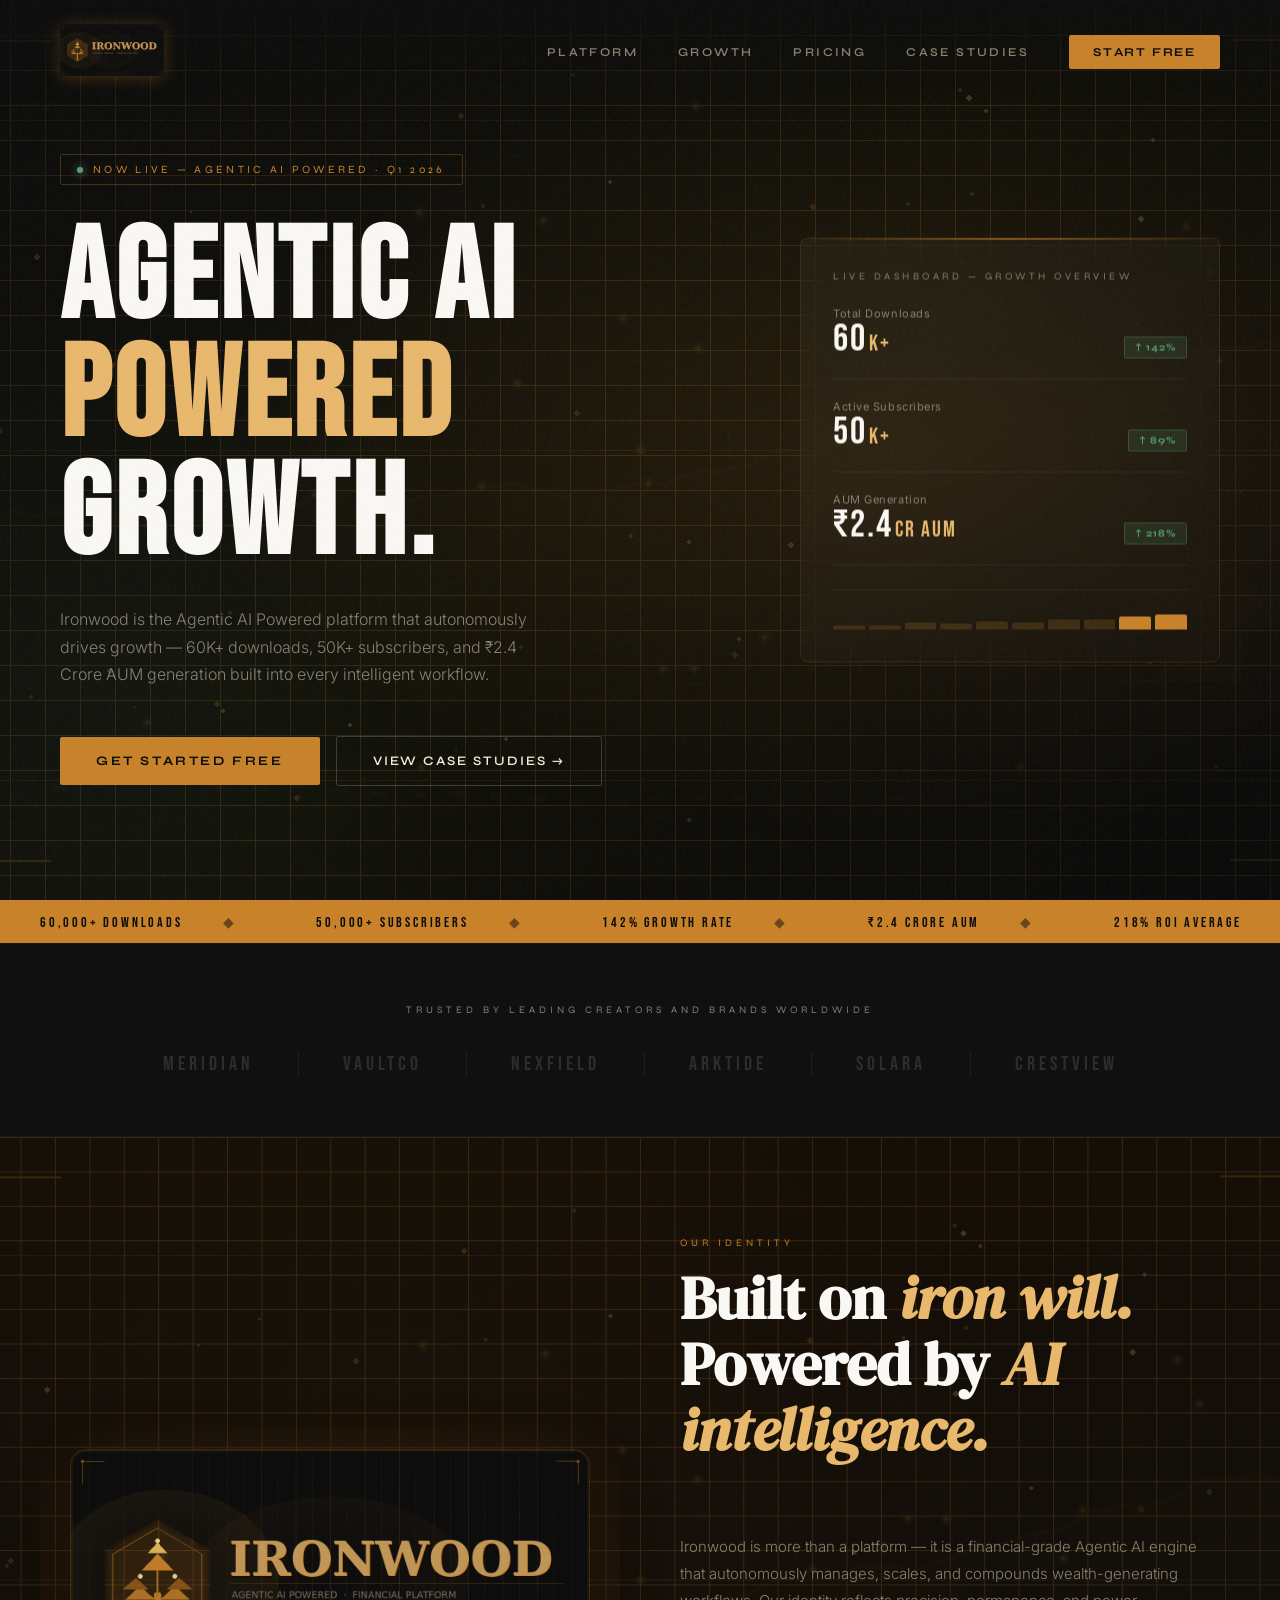
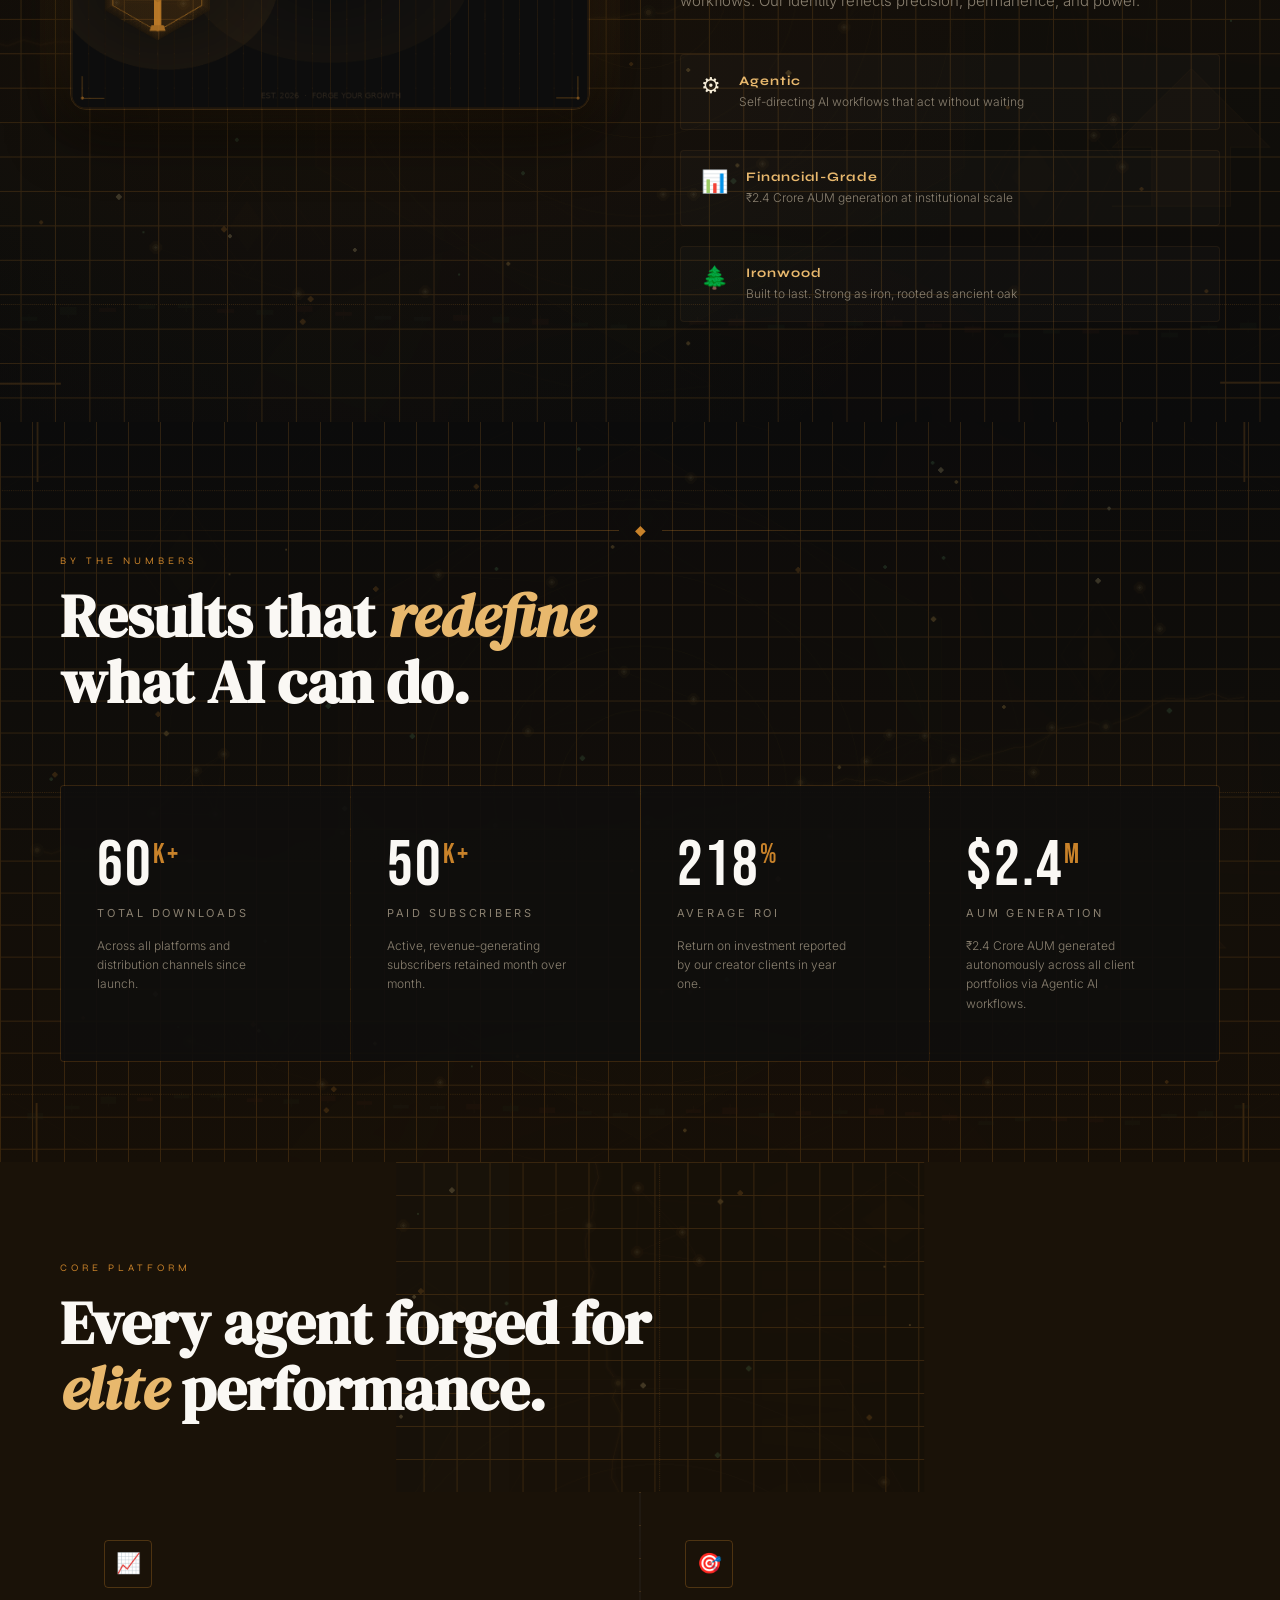
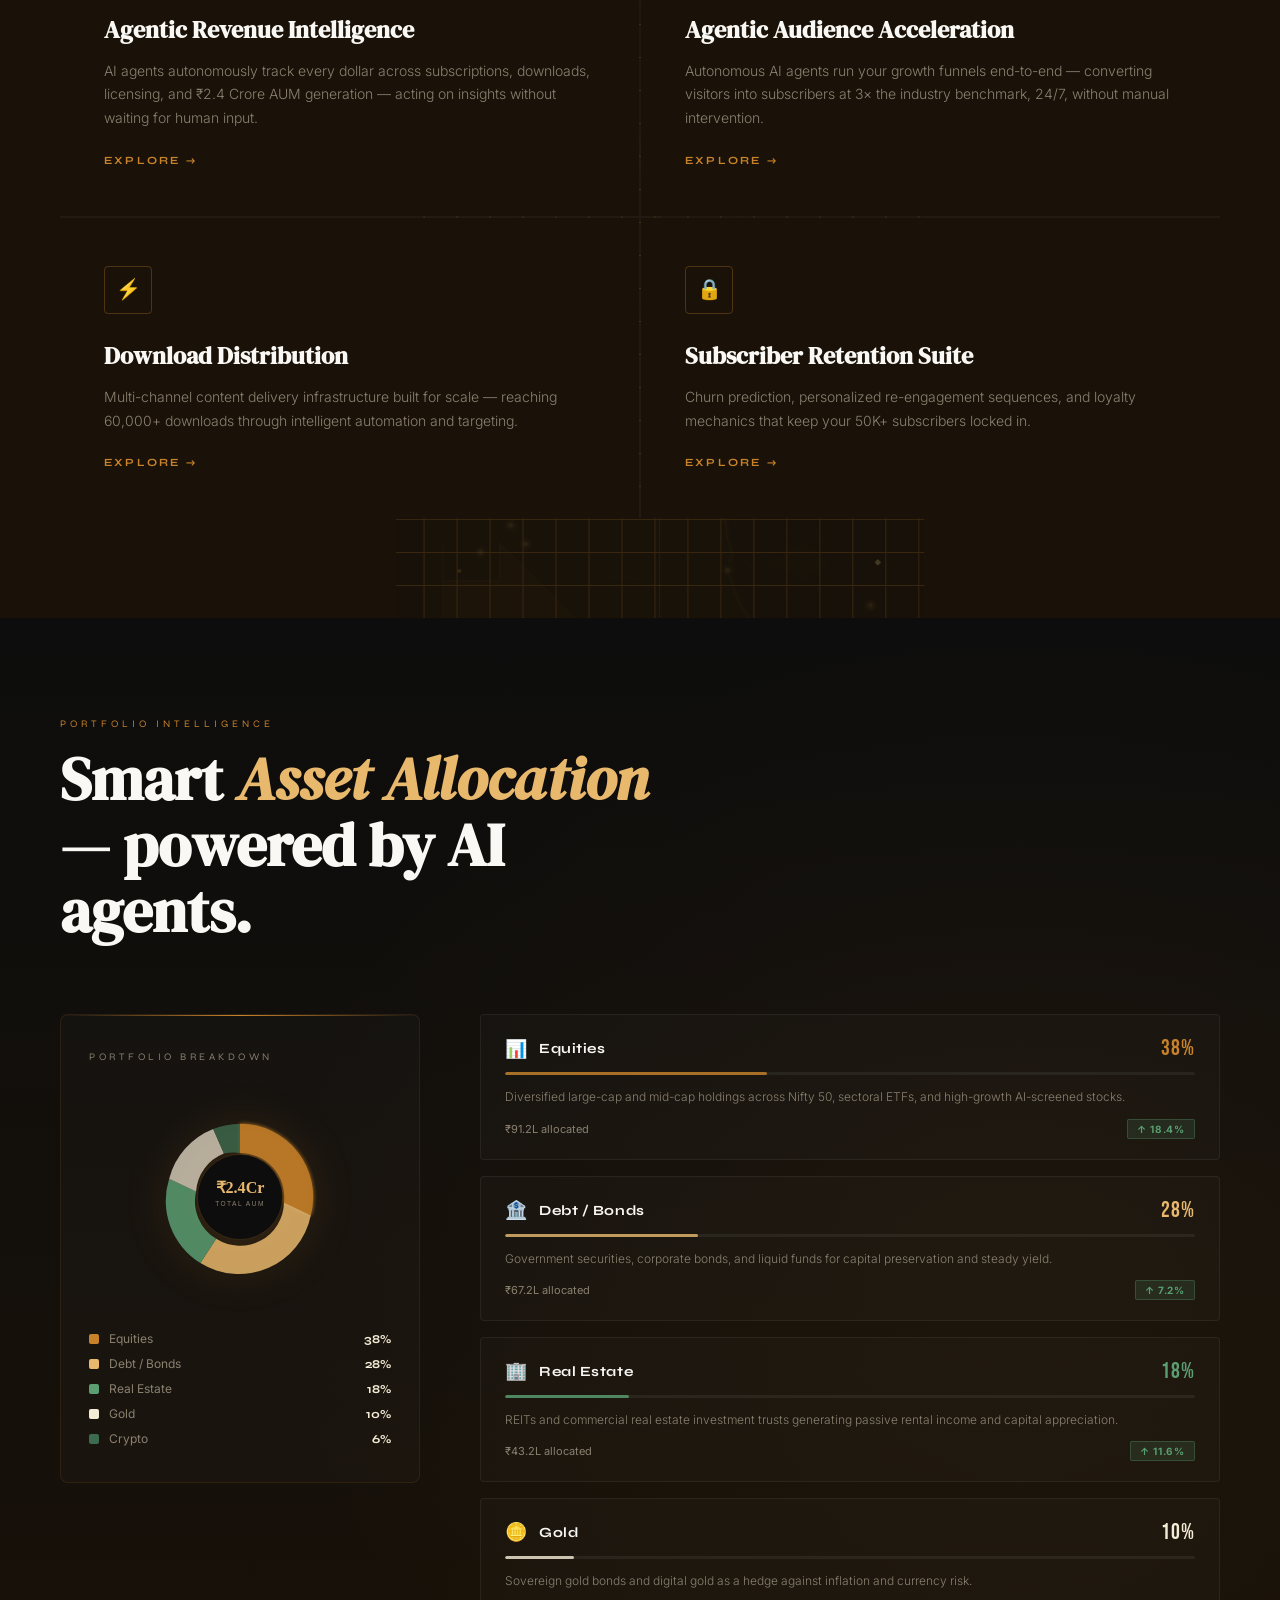
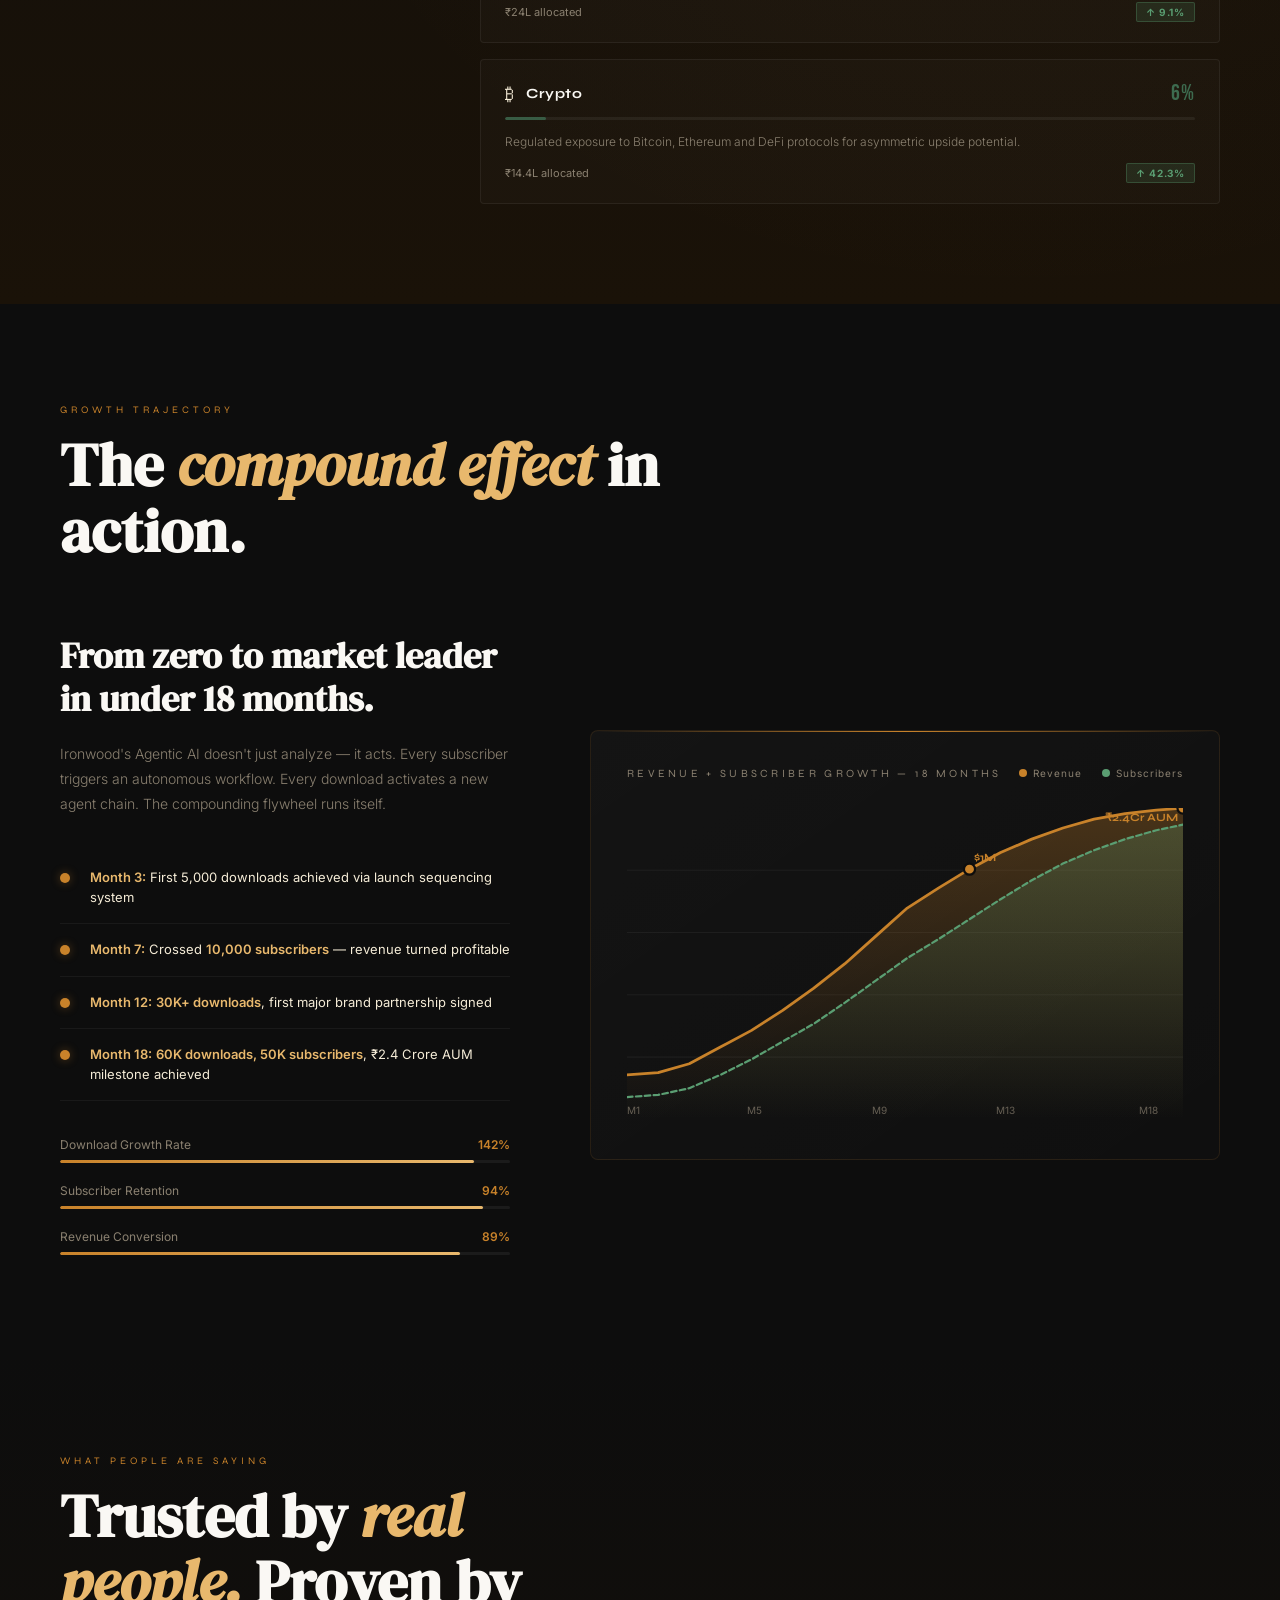
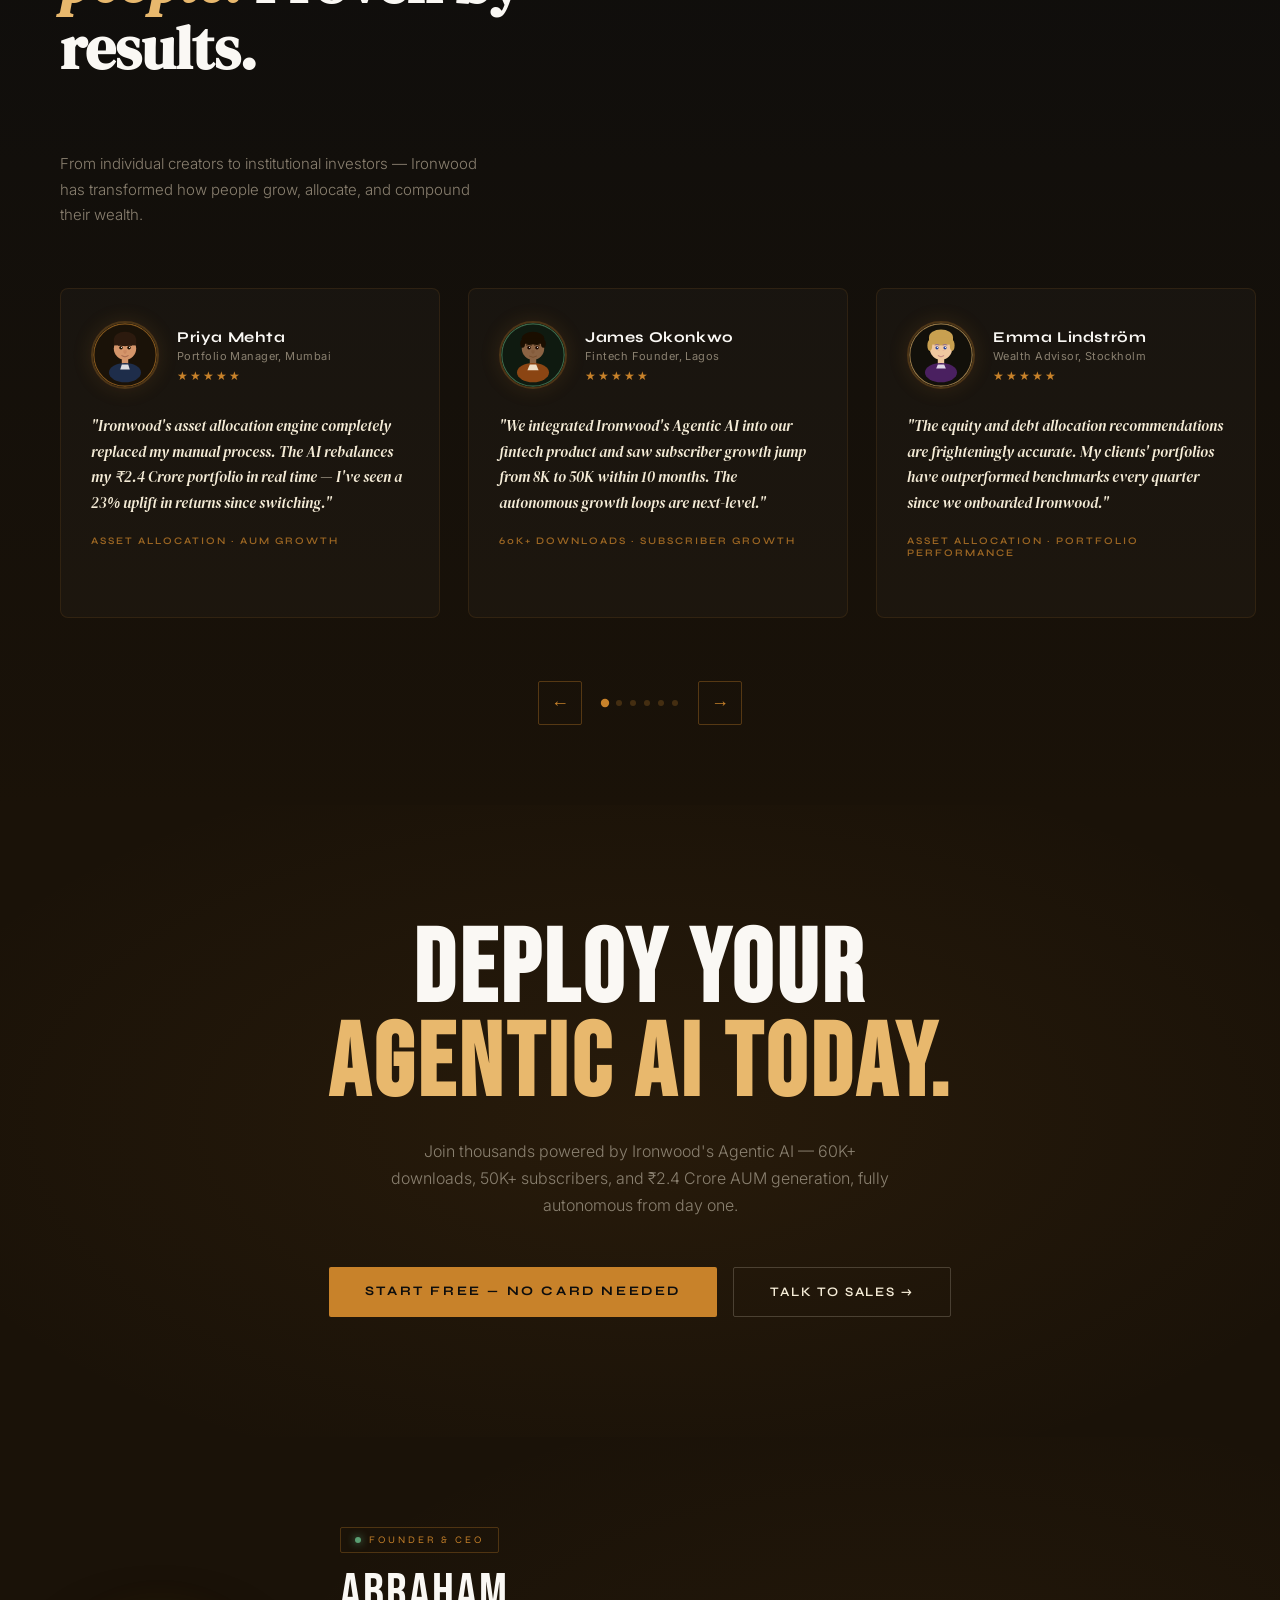
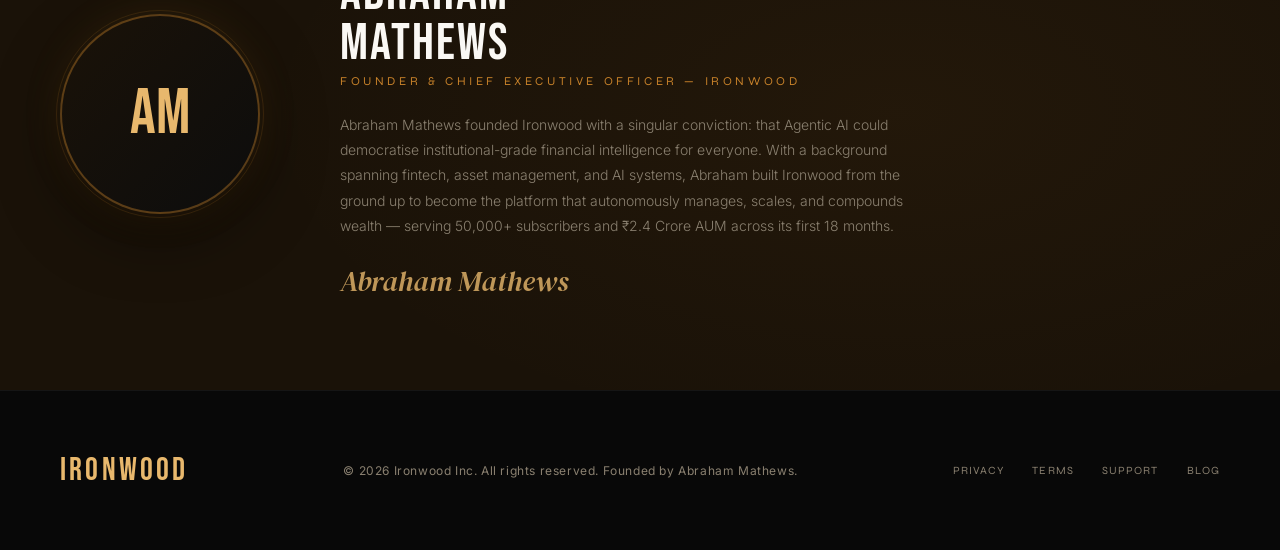
==== commit 790806ff: "Second set of files Second set of files" ====
--- a/index.html
+++ b/index.html
@@ -1497,6 +1497,20 @@
     border: 1px solid rgba(90,158,114,0.3);
   }
 
+
+  .founder-section{padding:90px 60px;background:var(--wood);position:relative;overflow:hidden;}
+  .founder-section::before{content:'';position:absolute;inset:0;background:radial-gradient(ellipse 50% 60% at 70% 50%,rgba(200,130,42,0.05),transparent);pointer-events:none;}
+  .founder-inner{display:grid;grid-template-columns:220px 1fr;gap:60px;align-items:center;position:relative;z-index:1;}
+  .founder-avatar{width:200px;height:200px;border-radius:50%;border:2px solid rgba(200,130,42,0.4);background:linear-gradient(135deg,#1a1208,#0d0d0d);display:flex;align-items:center;justify-content:center;font-family:'Bebas Neue',sans-serif;font-size:64px;color:var(--gold);box-shadow:0 0 40px rgba(200,130,42,0.12),0 20px 60px rgba(0,0,0,0.5);position:relative;}
+  .founder-avatar::after{content:'';position:absolute;inset:-6px;border-radius:50%;border:1px solid rgba(200,130,42,0.15);animation:spinRing 12s linear infinite;}
+  @keyframes spinRing{to{transform:rotate(360deg);}}
+  .founder-tag{display:inline-flex;align-items:center;gap:8px;border:1px solid rgba(200,130,42,0.3);padding:6px 14px;border-radius:2px;font-size:10px;letter-spacing:0.3em;text-transform:uppercase;color:var(--amber);margin-bottom:16px;}
+  .founder-tag::before{content:'';width:6px;height:6px;border-radius:50%;background:var(--green-light);box-shadow:0 0 8px var(--green-light);}
+  .founder-name{font-family:'Bebas Neue',sans-serif;font-size:52px;line-height:0.95;letter-spacing:0.04em;color:var(--white);margin-bottom:6px;}
+  .founder-title{font-size:12px;letter-spacing:0.3em;text-transform:uppercase;color:var(--amber);margin-bottom:24px;}
+  .founder-bio{font-family:'Inter',sans-serif;font-size:14px;font-weight:300;color:var(--mist);line-height:1.8;max-width:580px;}
+  .founder-sig{font-family:'DM Serif Display',serif;font-size:28px;font-style:italic;color:var(--gold);margin-top:24px;opacity:0.8;}
+
 </style>
 </head>
 <body>
@@ -1507,10 +1521,10 @@
     <img src="[data-uri]" alt="Ironwood" class="nav-logo-img"/>
   </a>
   <ul class="nav-links">
-    <li><a href="#">Platform</a></li>
-    <li><a href="#">Growth</a></li>
-    <li><a href="#">Pricing</a></li>
-    <li><a href="#">Case Studies</a></li>
+    <li><a href="platform.html">Platform</a></li>
+    <li><a href="growth.html">Growth</a></li>
+    <li><a href="pricing.html">Pricing</a></li>
+    <li><a href="casestudies.html">Case Studies</a></li>
     <li><a href="#" class="nav-cta">Start Free</a></li>
   </ul>
 </nav>
@@ -2239,10 +2253,25 @@
   </div>
 </section>
 
+
+<!-- FOUNDER -->
+<section class="founder-section">
+  <div class="founder-inner">
+    <div class="founder-avatar">AM</div>
+    <div>
+      <div class="founder-tag">Founder &amp; CEO</div>
+      <div class="founder-name">Abraham<br>Mathews</div>
+      <div class="founder-title">Founder &amp; Chief Executive Officer — Ironwood</div>
+      <p class="founder-bio">Abraham Mathews founded Ironwood with a singular conviction: that Agentic AI could democratise institutional-grade financial intelligence for everyone. With a background spanning fintech, asset management, and AI systems, Abraham built Ironwood from the ground up to become the platform that autonomously manages, scales, and compounds wealth — serving 50,000+ subscribers and ₹2.4 Crore AUM across its first 18 months.</p>
+      <div class="founder-sig">Abraham Mathews</div>
+    </div>
+  </div>
+</section>
+
 <!-- FOOTER -->
 <footer>
   <div class="footer-logo">IRONWOOD</div>
-  <div class="footer-copy">© 2026 Ironwood Inc. All rights reserved.</div>
+  <div class="footer-copy">© 2026 Ironwood Inc. All rights reserved. Founded by Abraham Mathews.</div>
   <div class="footer-links">
     <a href="#">Privacy</a>
     <a href="#">Terms</a>
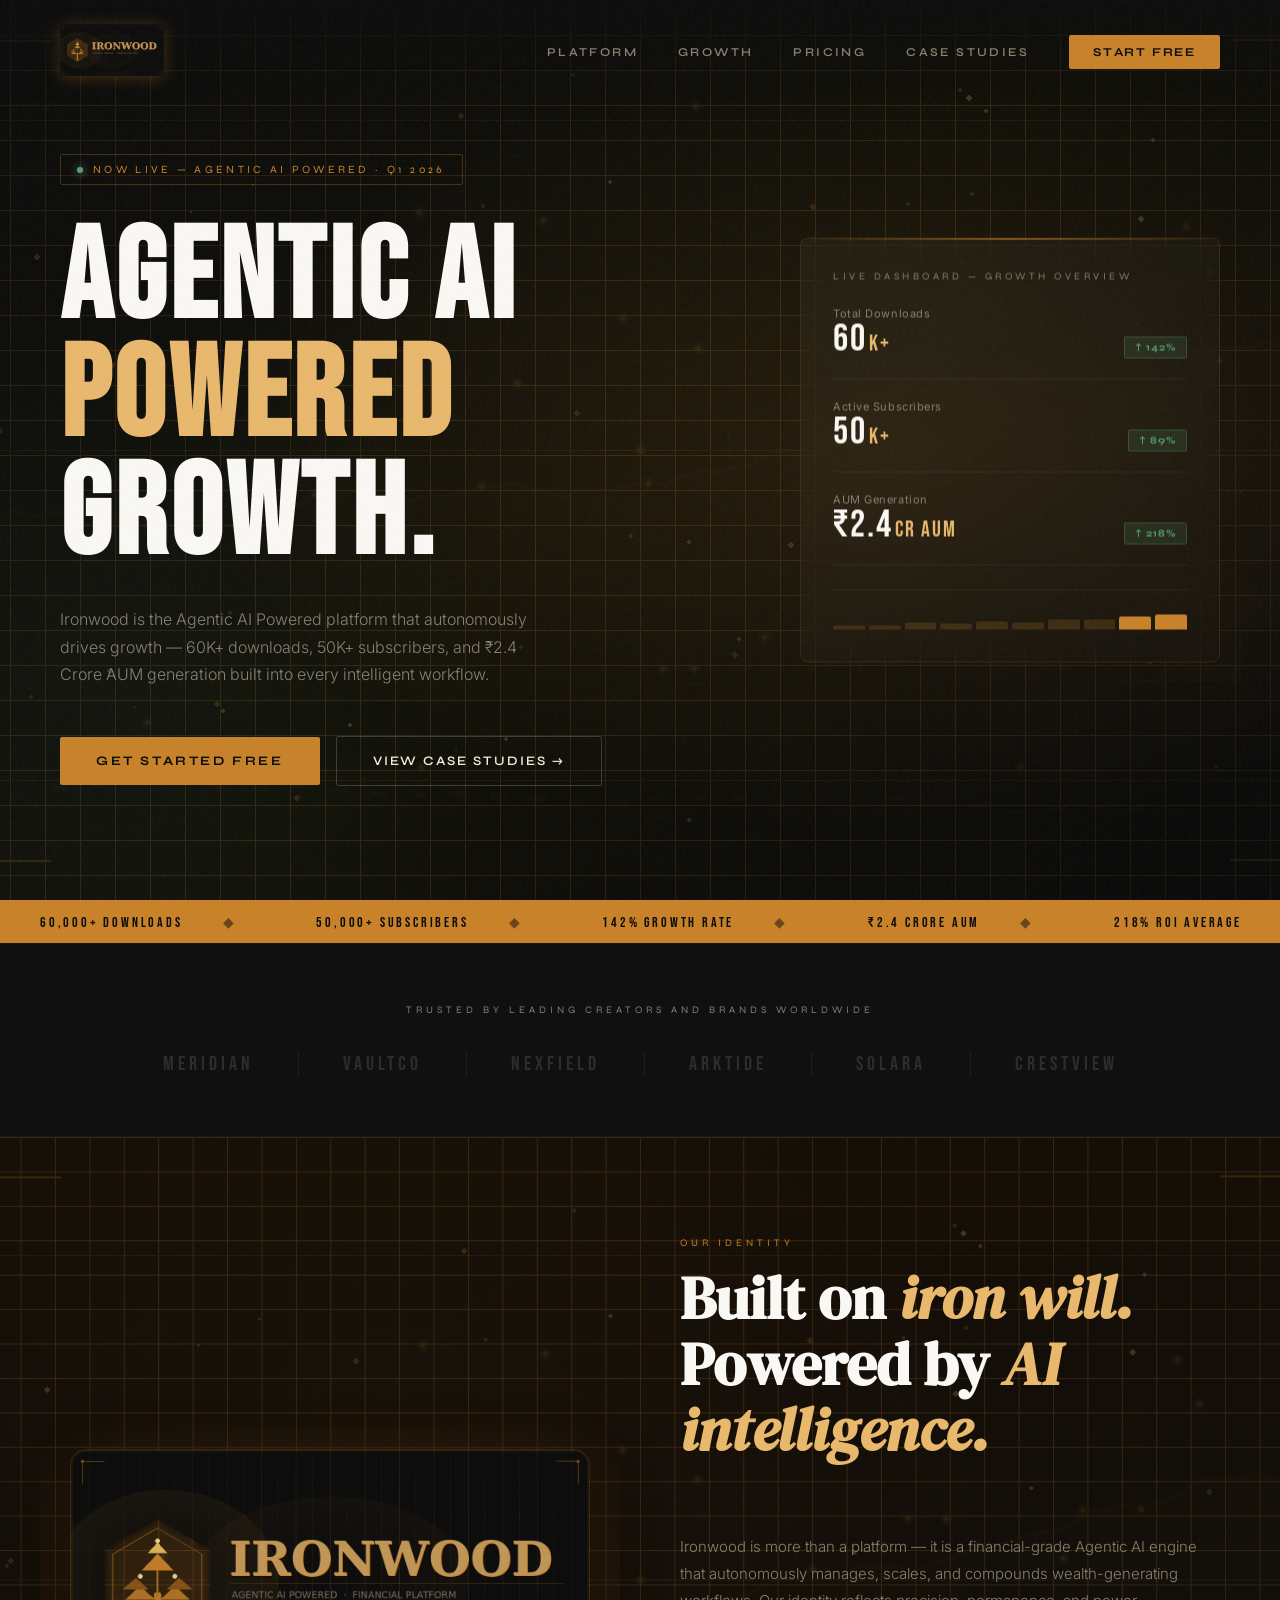
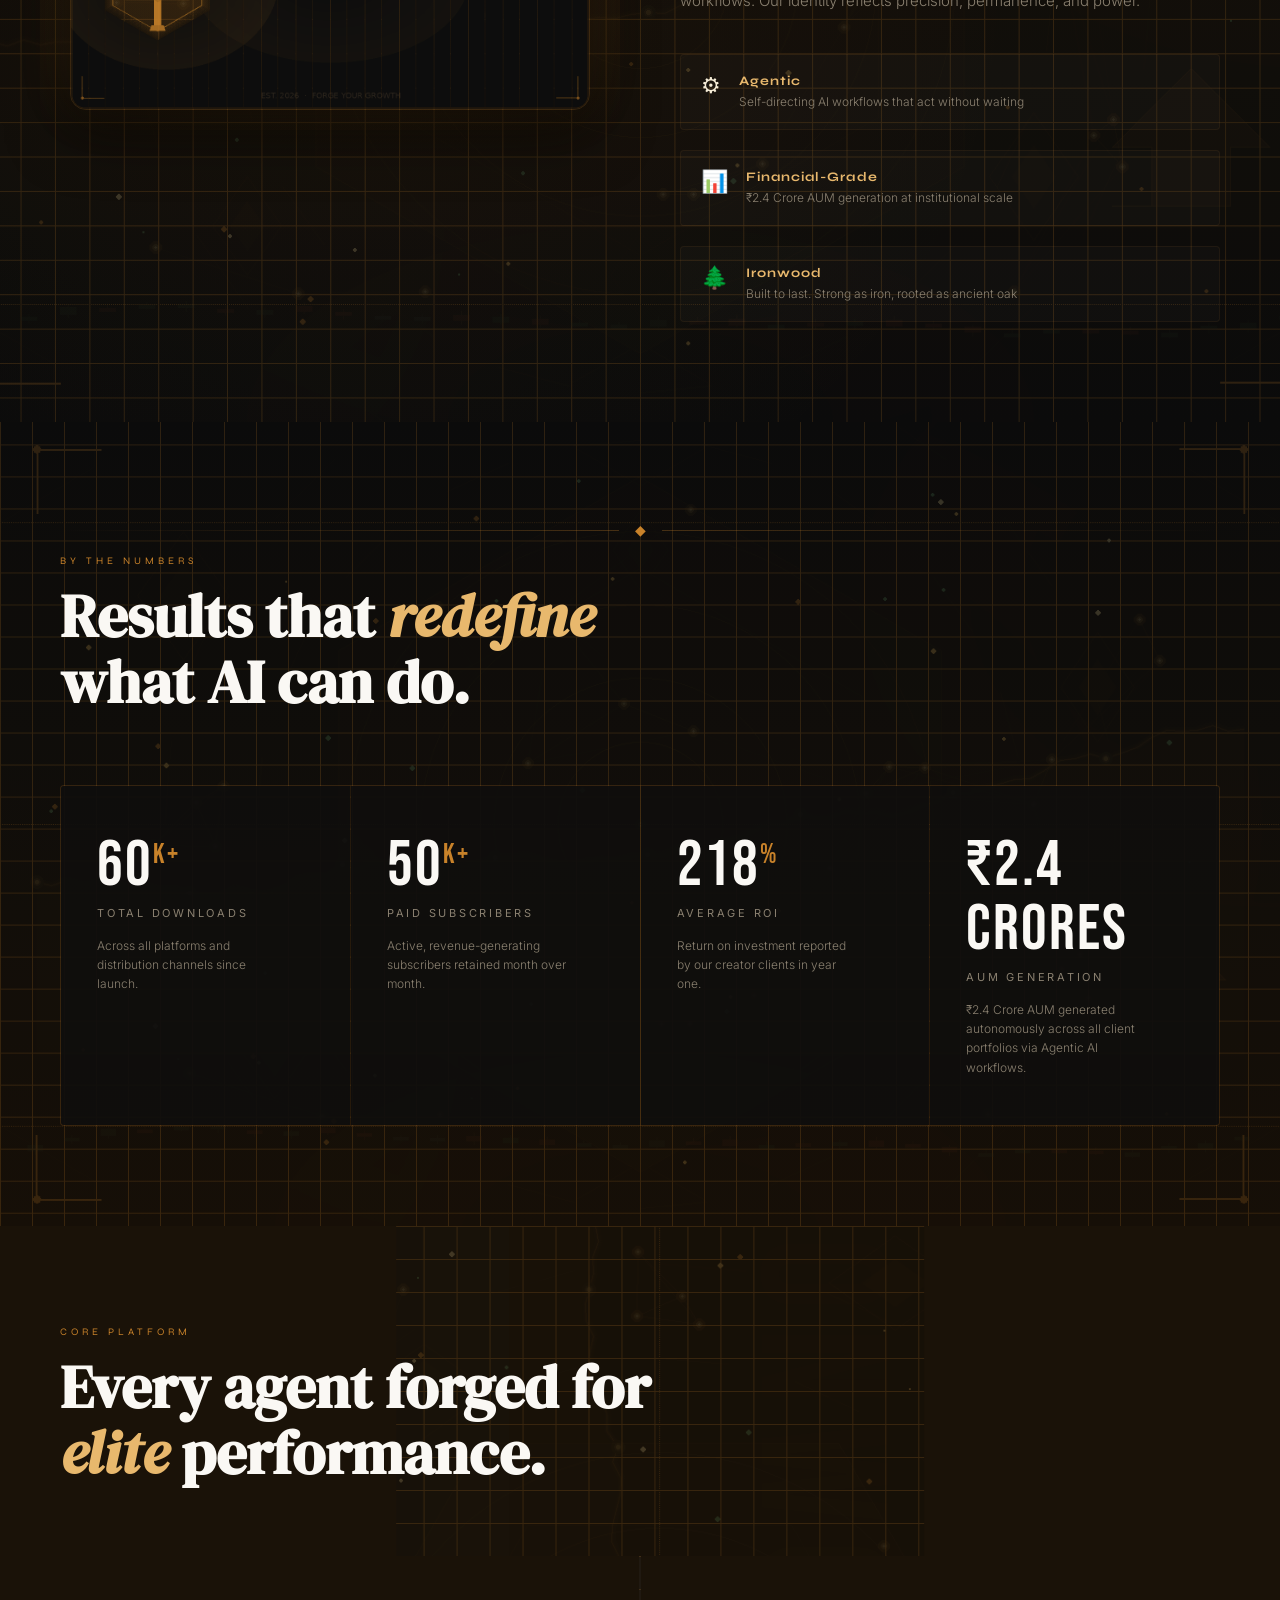
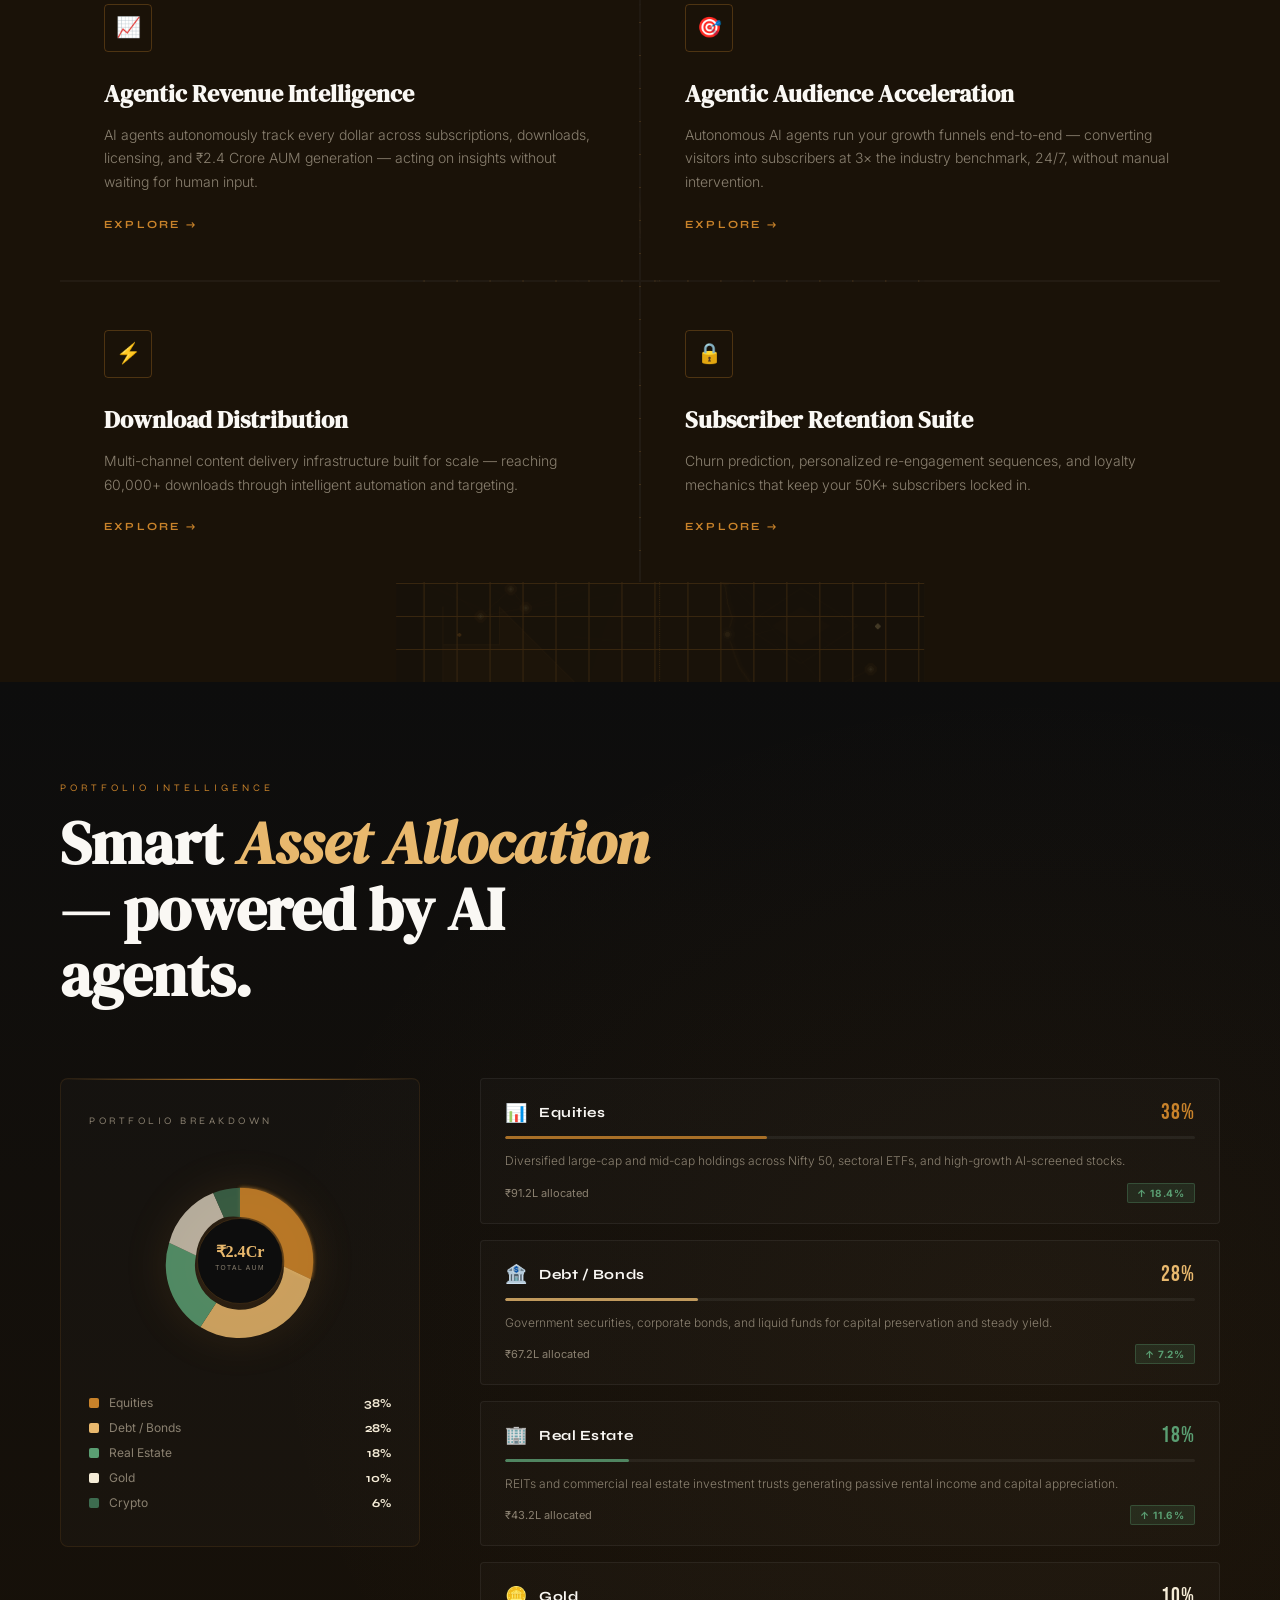
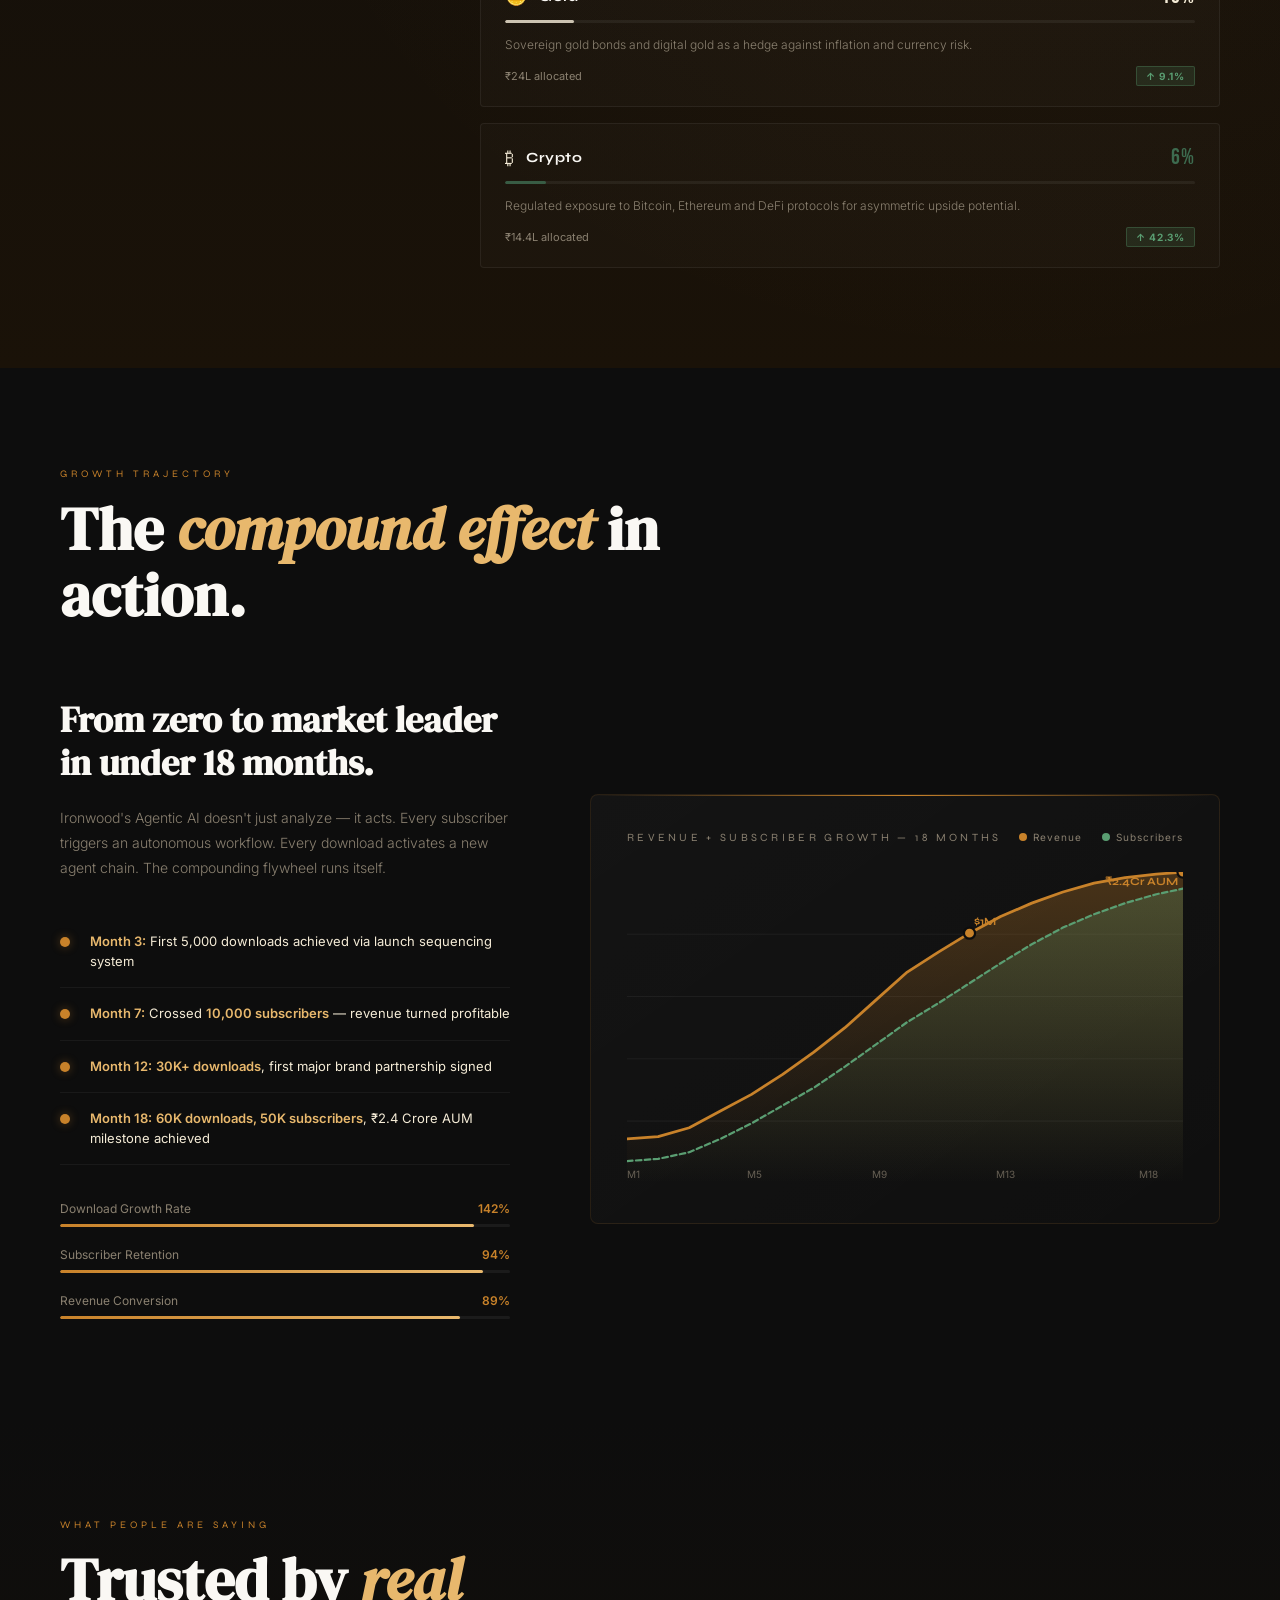
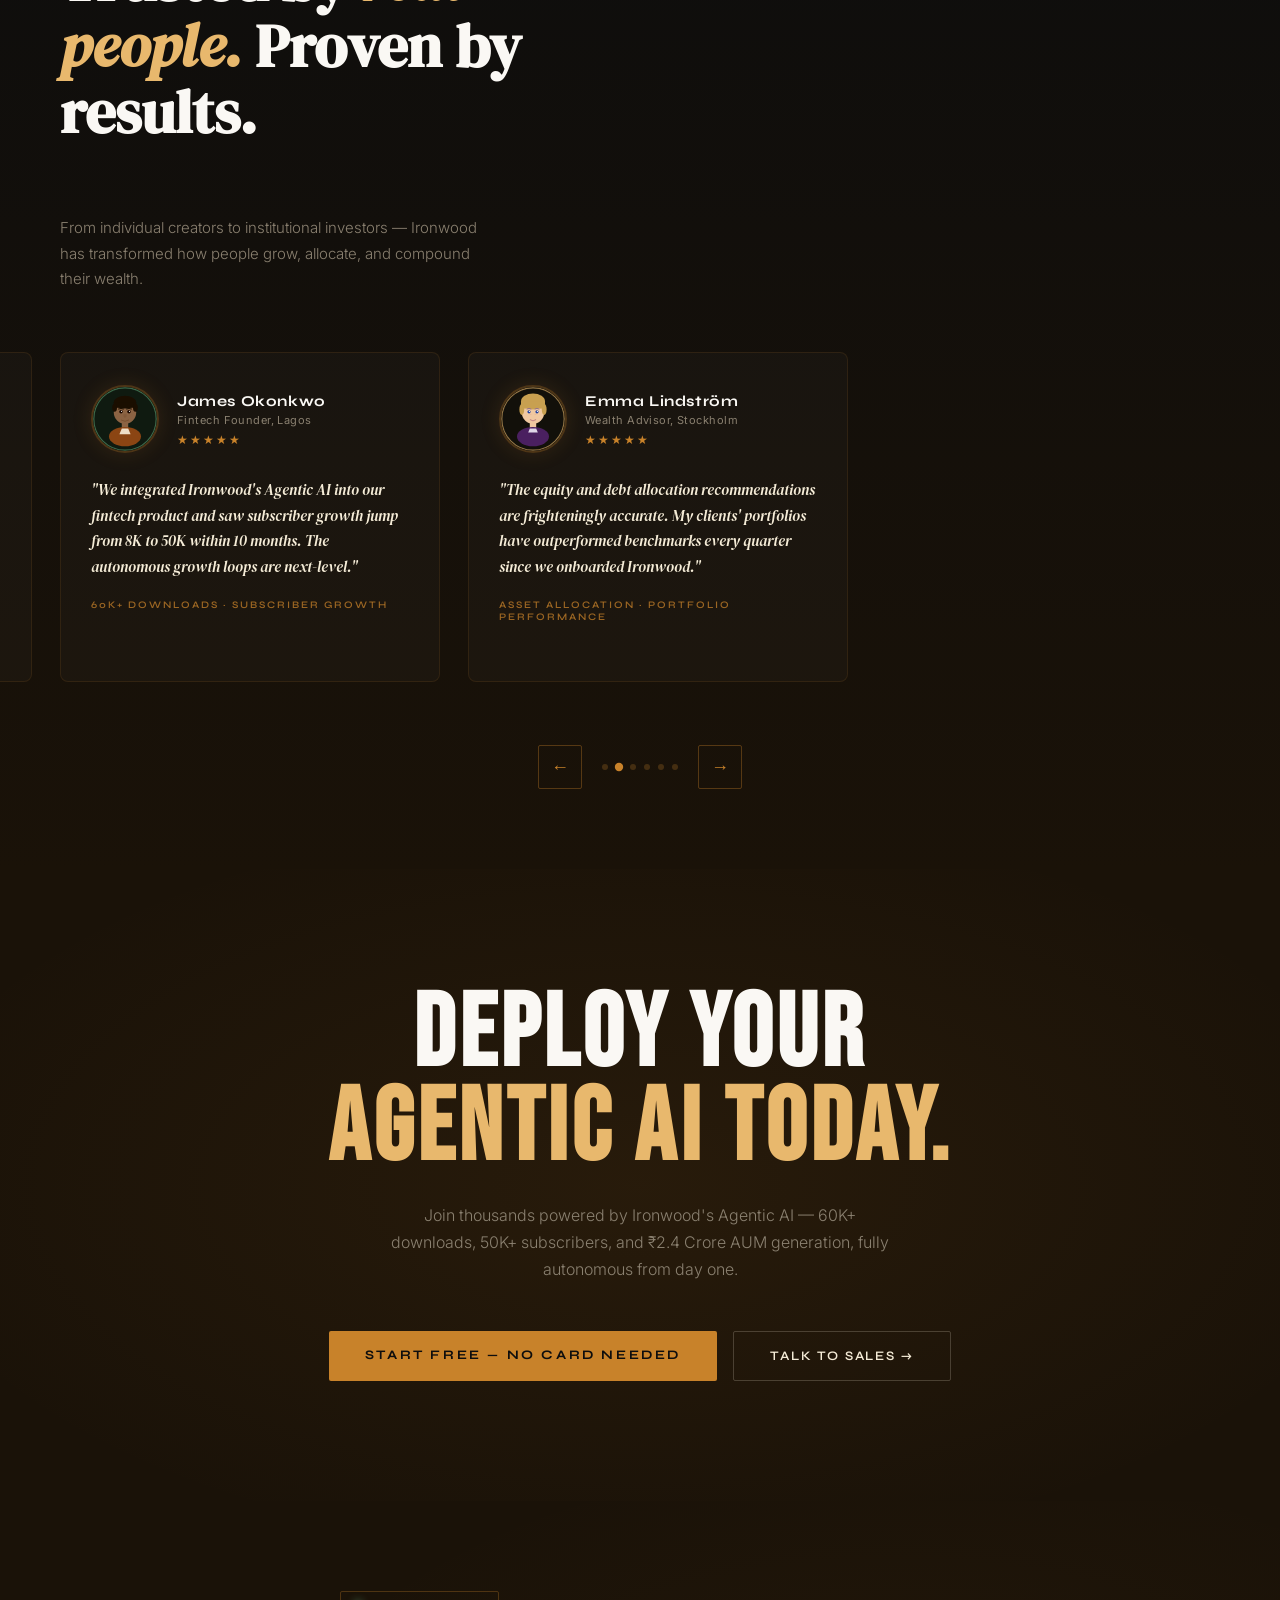
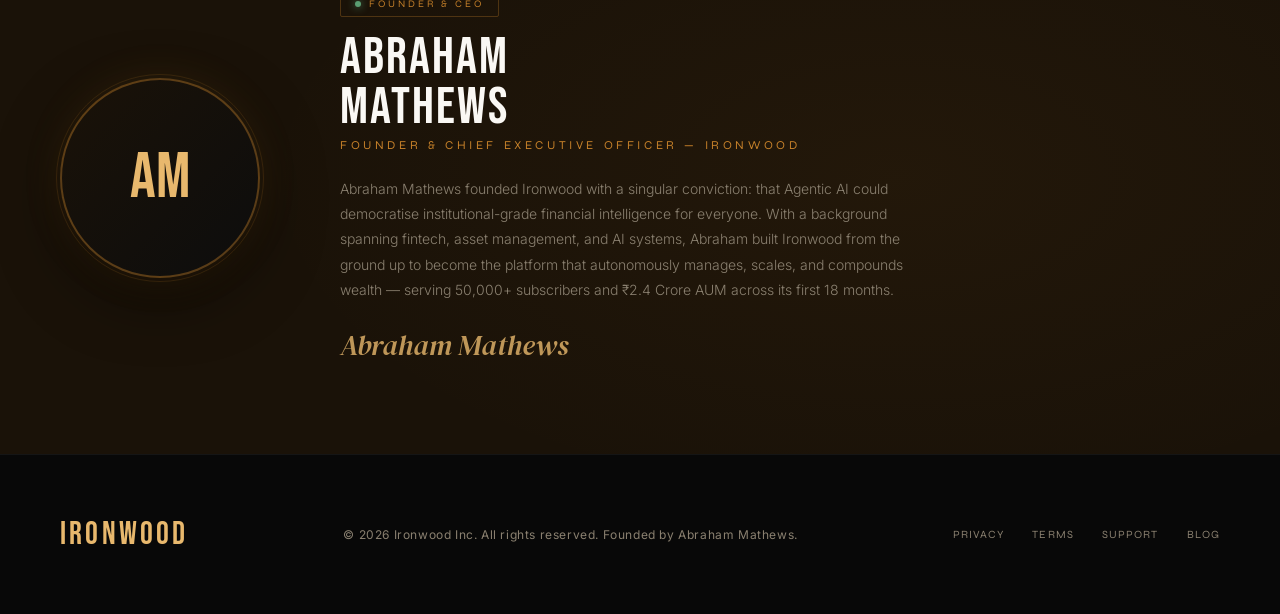
==== commit 644398dc: "Files added Files added" ====
--- a/index.html
+++ b/index.html
@@ -1517,7 +1517,7 @@
 
 <!-- NAV -->
 <nav>
-  <a class="nav-logo" href="#">
+  <a class="nav-logo" href="index.html">
     <img src="[data-uri]" alt="Ironwood" class="nav-logo-img"/>
   </a>
   <ul class="nav-links">
@@ -1525,7 +1525,7 @@
     <li><a href="growth.html">Growth</a></li>
     <li><a href="pricing.html">Pricing</a></li>
     <li><a href="casestudies.html">Case Studies</a></li>
-    <li><a href="#" class="nav-cta">Start Free</a></li>
+    <li><a href="agent.html" class="nav-cta">Start Free</a></li>
   </ul>
 </nav>
 
@@ -1543,8 +1543,8 @@
       Ironwood is the Agentic AI Powered platform that autonomously drives growth — 60K+ downloads, 50K+ subscribers, and ₹2.4 Crore AUM generation built into every intelligent workflow.
     </p>
     <div class="hero-actions">
-      <a href="#" class="btn-primary">Get Started Free</a>
-      <a href="#" class="btn-ghost">View Case Studies →</a>
+      <a href="agent.html" class="btn-primary">Get Started Free</a>
+      <a href="casestudies.html" class="btn-ghost">View Case Studies →</a>
     </div>
   </div>
 
@@ -1668,7 +1668,7 @@
       <p class="stat-desc">Return on investment reported by our creator clients in year one.</p>
     </div>
     <div class="stat-box">
-      <span class="stat-num">$2.4<sup>M</sup></span>
+      <span class="stat-num">₹2.4 Crores</span>
       <span class="stat-unit">AUM Generation</span>
       <p class="stat-desc">₹2.4 Crore AUM generated autonomously across all client portfolios via Agentic AI workflows.</p>
     </div>
@@ -1685,25 +1685,25 @@
       <div class="feature-icon">📈</div>
       <h3 class="feature-title">Agentic Revenue Intelligence</h3>
       <p class="feature-desc">AI agents autonomously track every dollar across subscriptions, downloads, licensing, and ₹2.4 Crore AUM generation — acting on insights without waiting for human input.</p>
-      <a href="#" class="feature-link">Explore →</a>
+      <a href="agent.html" class="feature-link">Explore →</a>
     </div>
     <div class="feature-card">
       <div class="feature-icon">🎯</div>
       <h3 class="feature-title">Agentic Audience Acceleration</h3>
       <p class="feature-desc">Autonomous AI agents run your growth funnels end-to-end — converting visitors into subscribers at 3× the industry benchmark, 24/7, without manual intervention.</p>
-      <a href="#" class="feature-link">Explore →</a>
+      <a href="agent.html" class="feature-link">Explore →</a>
     </div>
     <div class="feature-card">
       <div class="feature-icon">⚡</div>
       <h3 class="feature-title">Download Distribution</h3>
       <p class="feature-desc">Multi-channel content delivery infrastructure built for scale — reaching 60,000+ downloads through intelligent automation and targeting.</p>
-      <a href="#" class="feature-link">Explore →</a>
+      <a href="agent.html" class="feature-link">Explore →</a>
     </div>
     <div class="feature-card">
       <div class="feature-icon">🔒</div>
       <h3 class="feature-title">Subscriber Retention Suite</h3>
       <p class="feature-desc">Churn prediction, personalized re-engagement sequences, and loyalty mechanics that keep your 50K+ subscribers locked in.</p>
-      <a href="#" class="feature-link">Explore →</a>
+      <a href="agent.html" class="feature-link">Explore →</a>
     </div>
   </div>
 </section>
@@ -2248,8 +2248,8 @@
   <h2>DEPLOY YOUR<em>AGENTIC AI TODAY.</em></h2>
   <p>Join thousands powered by Ironwood's Agentic AI — 60K+ downloads, 50K+ subscribers, and ₹2.4 Crore AUM generation, fully autonomous from day one.</p>
   <div class="cta-actions">
-    <a href="#" class="btn-primary">Start Free — No Card Needed</a>
-    <a href="#" class="btn-ghost">Talk to Sales →</a>
+    <a href="agent.html" class="btn-primary">Start Free — No Card Needed</a>
+    <a href="agent.html" class="btn-ghost">Talk to Sales →</a>
   </div>
 </section>
 
@@ -2275,7 +2275,7 @@
   <div class="footer-links">
     <a href="#">Privacy</a>
     <a href="#">Terms</a>
-    <a href="#">Support</a>
+    <a href="agent.html">Support</a>
     <a href="#">Blog</a>
   </div>
 </footer>
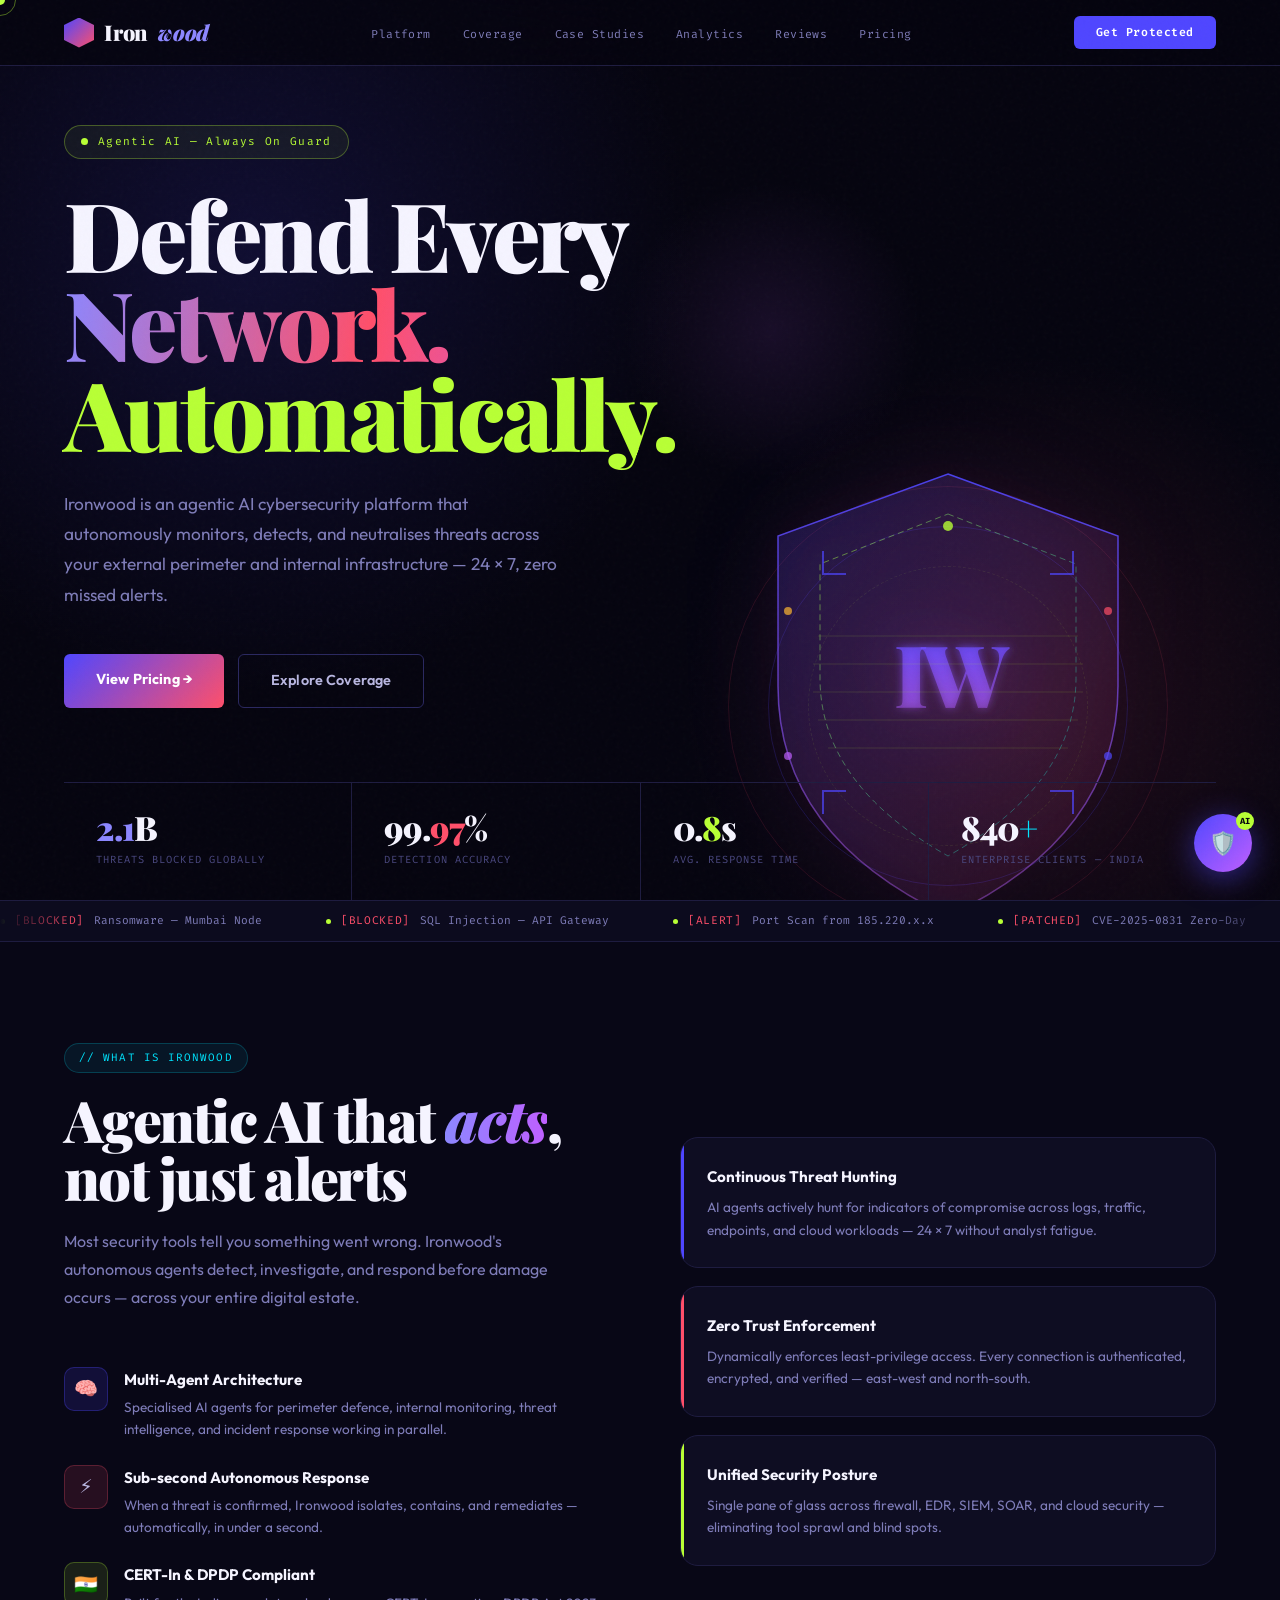
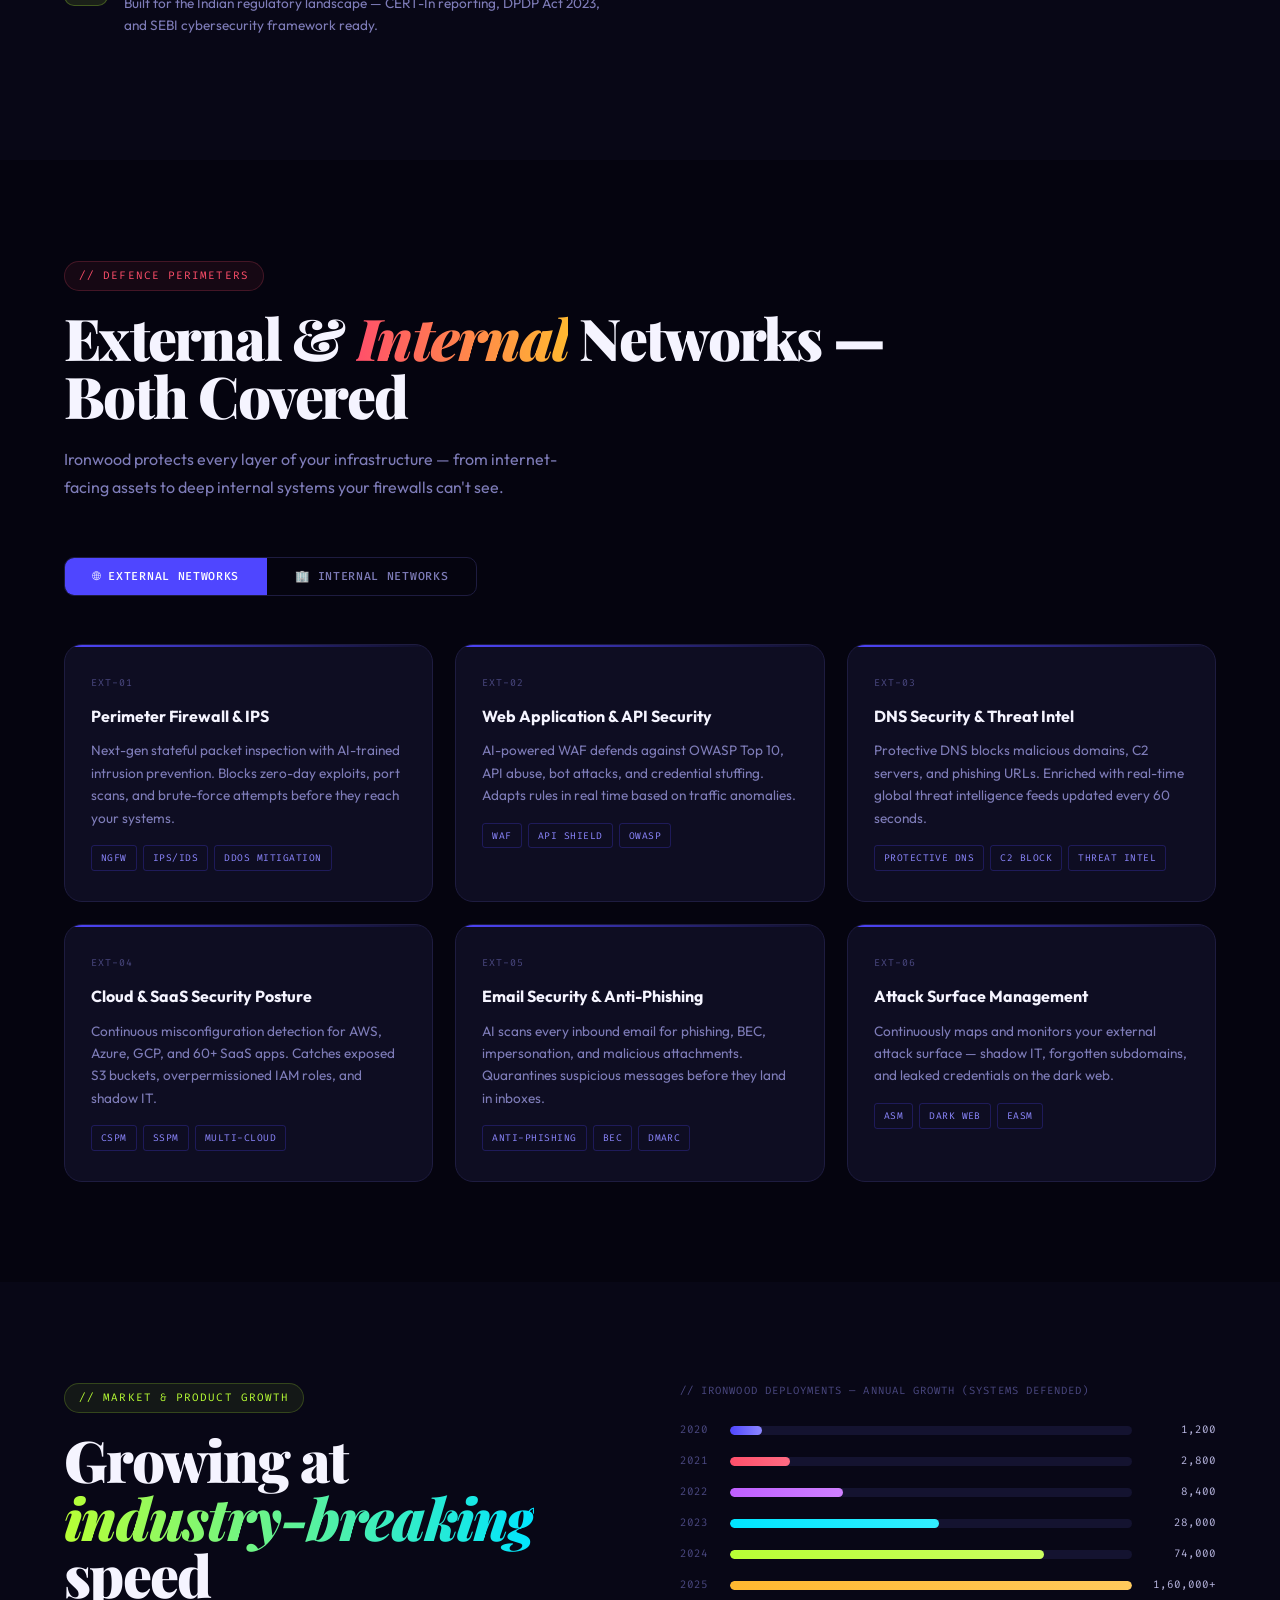
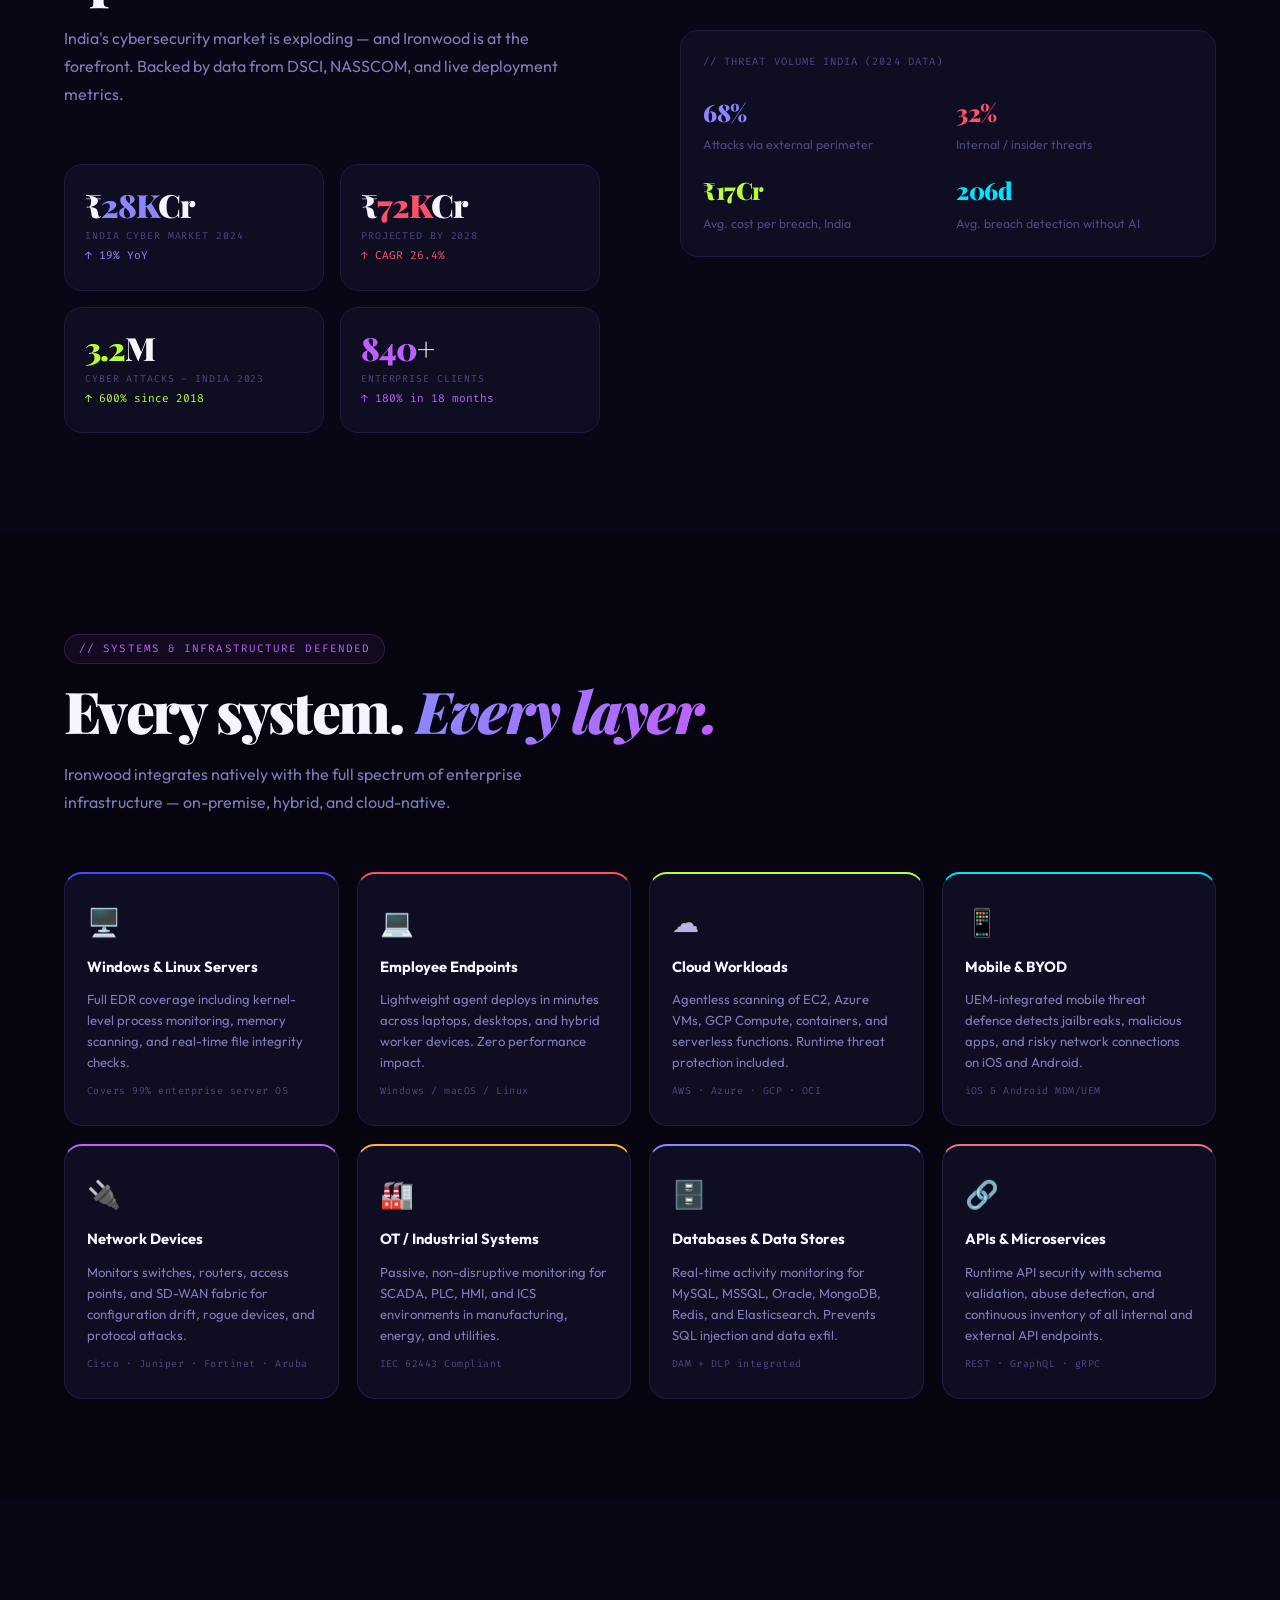
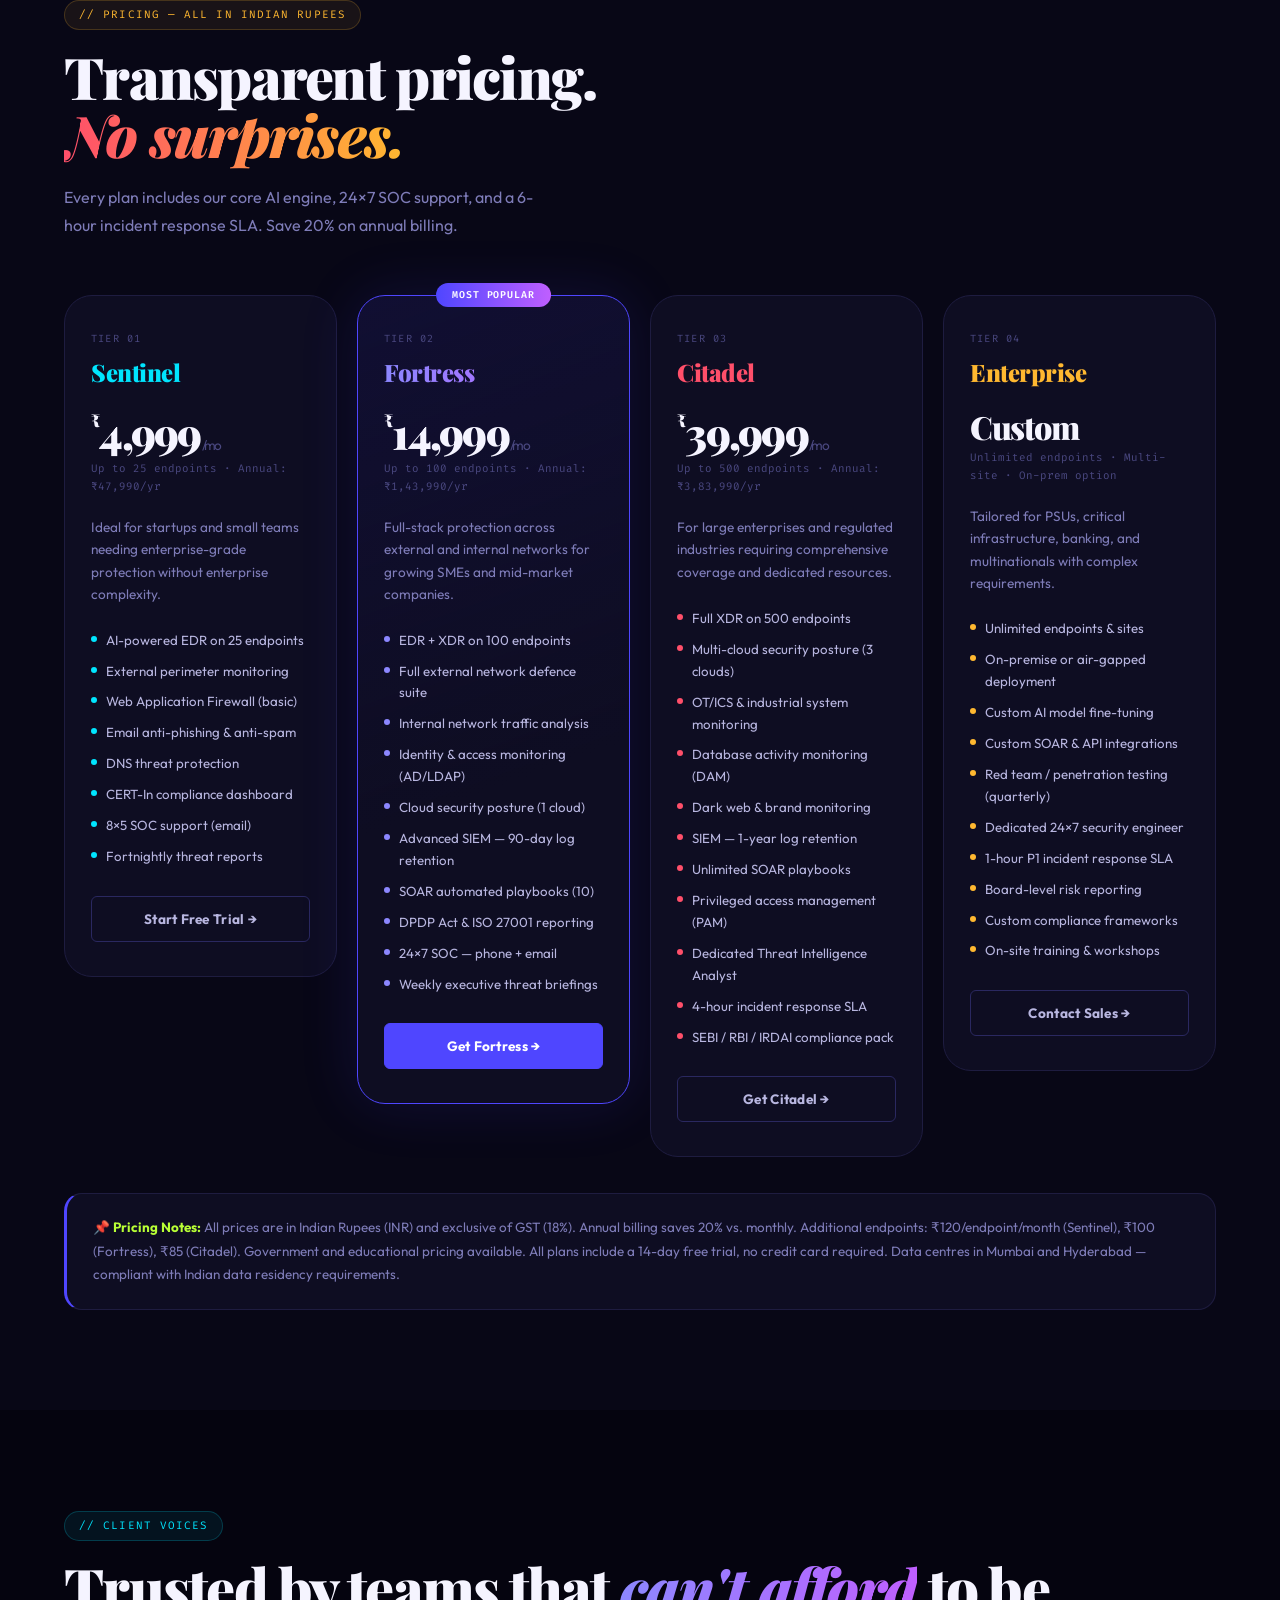
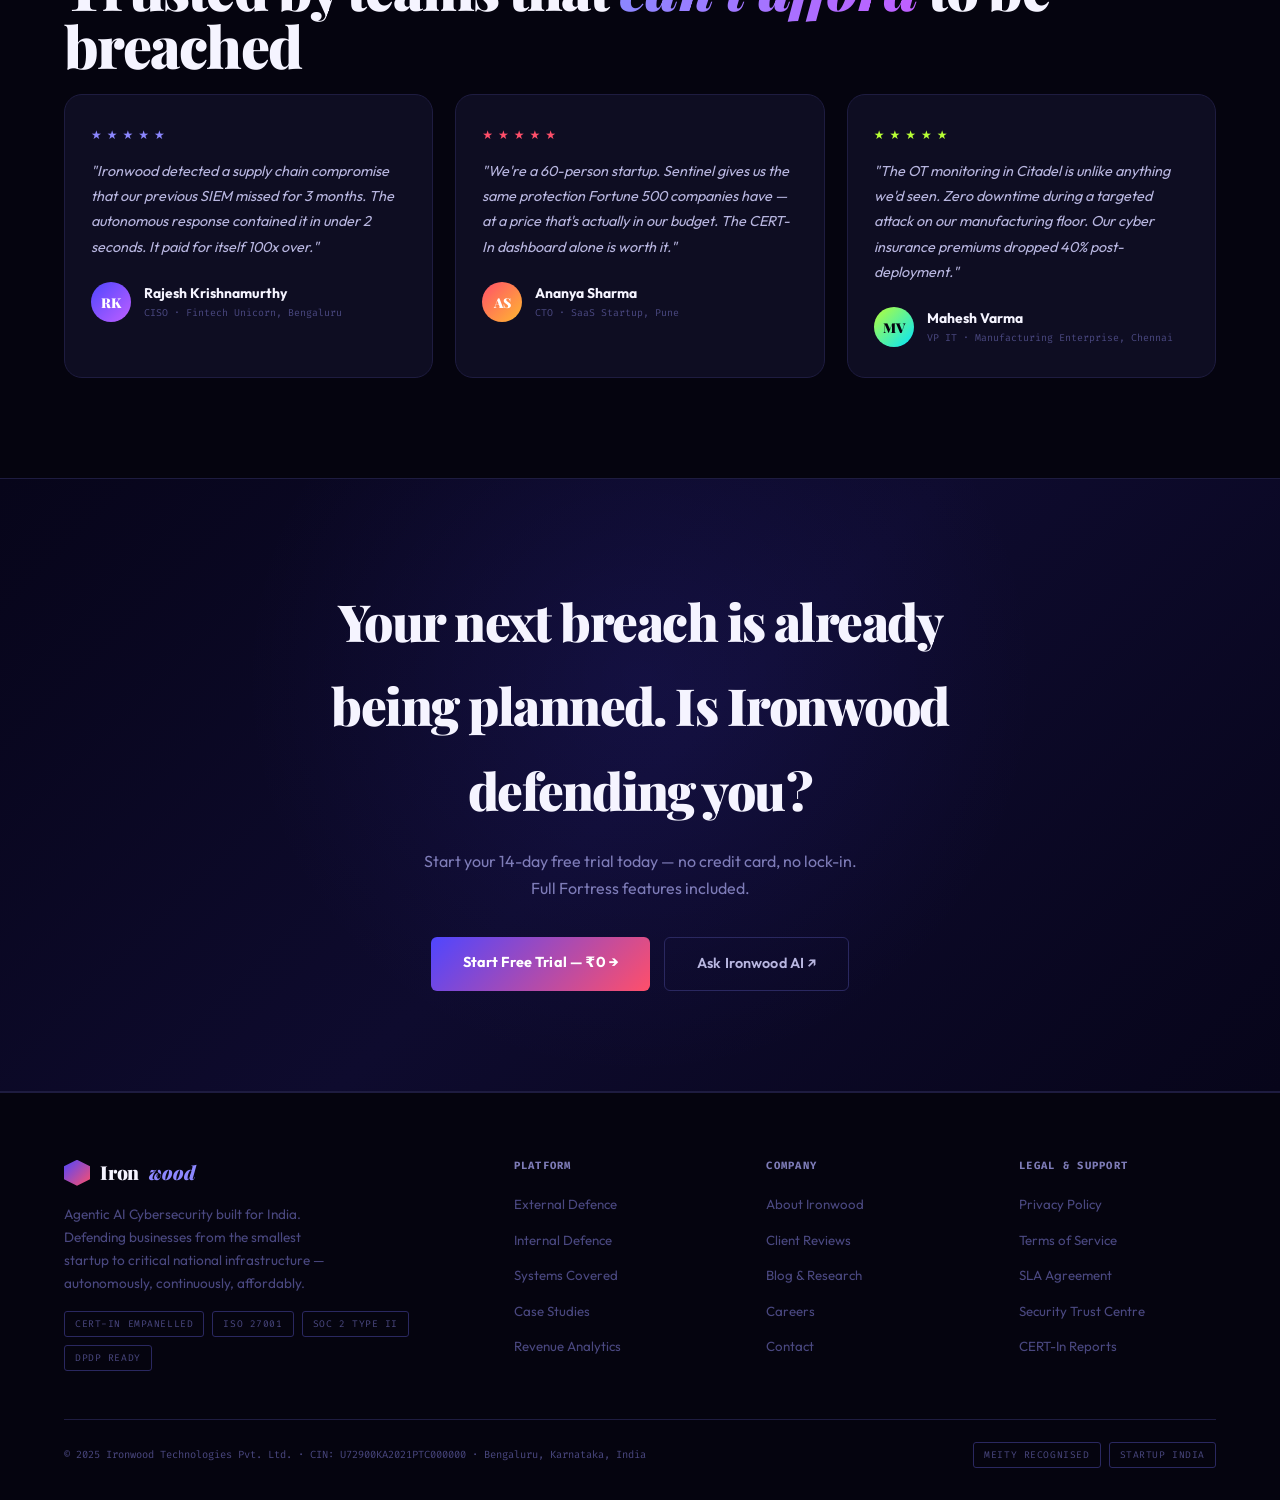
==== commit c03d783f: "Files uploaded Files uploaded" ====
--- a/index.html
+++ b/index.html
@@ -1,2412 +1,1365 @@
 <!DOCTYPE html>
 <html lang="en">
 <head>
-<meta charset="UTF-8" />
-<meta name="viewport" content="width=device-width, initial-scale=1.0"/>
-<title>Ironwood — Agentic AI Powered Growth Platform</title>
-<link href="https://fonts.googleapis.com/css2?family=Bebas+Neue&family=DM+Serif+Display:ital@0;1&family=Syne:wght@400;600;700;800&family=Inter:wght@300;400;500&display=swap" rel="stylesheet"/>
-<style>
-  :root {
-    --iron: #0d0d0d;
-    --wood: #1a1208;
-    --amber: #c8822a;
-    --gold: #e8b86d;
-    --cream: #f5ecd7;
-    --mist: #8a8070;
-    --white: #faf8f4;
-    --green: #3d6b4f;
-    --green-light: #5a9e72;
-  }
-
-  *, *::before, *::after { box-sizing: border-box; margin: 0; padding: 0; }
-
-  html { scroll-behavior: smooth; }
-
-  body {
-    background: var(--iron);
-    color: var(--cream);
-    font-family: 'Syne', sans-serif;
-    overflow-x: hidden;
-  }
-
-  /* Finance background texture on all major sections */
-  .stats, .features, .brand-section {
-    position: relative;
-  }
-
-  .stats::before,
-  .features::before,
-  .brand-section::after {
-    content: '';
-    position: absolute;
-    inset: 0;
-    background-image: url('[data-uri]');
-    background-size: cover;
-    background-position: center;
-    opacity: 0.18;
-    pointer-events: none;
-    z-index: 0;
-  }
-
-  .stats > *,
-  .features > *,
-  .brand-section > * {
-    position: relative;
-    z-index: 1;
-  }
-
-  /* NOISE OVERLAY */
-  body::before {
-    content: '';
-    position: fixed;
-    inset: 0;
-    background-image: url("data:image/svg+xml,%3Csvg viewBox='0 0 256 256' xmlns='http://www.w3.org/2000/svg'%3E%3Cfilter id='noise'%3E%3CfeTurbulence type='fractalNoise' baseFrequency='0.9' numOctaves='4' stitchTiles='stitch'/%3E%3C/filter%3E%3Crect width='100%25' height='100%25' filter='url(%23noise)' opacity='1'/%3E%3C/svg%3E");
-    opacity: 0.03;
-    pointer-events: none;
-    z-index: 9999;
-  }
-
-  /* NAV */
-  nav {
-    position: fixed;
-    top: 0; left: 0; right: 0;
-    z-index: 100;
-    display: flex;
-    justify-content: space-between;
-    align-items: center;
-    padding: 24px 60px;
-    background: linear-gradient(to bottom, rgba(13,13,13,0.95), transparent);
-  }
-
-  .nav-logo {
-    text-decoration: none;
-    display: flex;
-    align-items: center;
-  }
-
-  .nav-logo-img {
-    height: 52px;
-    width: auto;
-    object-fit: contain;
-    display: block;
-    filter: drop-shadow(0 2px 8px rgba(200,130,42,0.3));
-    transition: filter 0.3s;
-  }
-
-  .nav-logo-img:hover {
-    filter: drop-shadow(0 2px 16px rgba(200,130,42,0.6));
-  }
-
-  .nav-links {
-    display: flex;
-    gap: 40px;
-    list-style: none;
-  }
-
-  .nav-links a {
-    color: var(--mist);
-    text-decoration: none;
-    font-size: 12px;
-    font-weight: 600;
-    letter-spacing: 0.2em;
-    text-transform: uppercase;
-    transition: color 0.3s;
-  }
-
-  .nav-links a:hover { color: var(--gold); }
-
-  .nav-cta {
-    background: var(--amber);
-    color: var(--iron) !important;
-    padding: 10px 24px;
-    border-radius: 2px;
-    font-weight: 700 !important;
-    letter-spacing: 0.15em !important;
-  }
-
-  /* HERO */
-  .hero {
-    position: relative;
-    min-height: 100vh;
-    display: flex;
-    align-items: center;
-    padding: 120px 60px 80px;
-    overflow: hidden;
-  }
-
-  .hero-bg {
-    position: absolute;
-    inset: 0;
-    background-size: cover;
-    background-position: center;
-    background-repeat: no-repeat;
-  }
-
-  .hero-bg::before {
-    content: '';
-    position: absolute;
-    inset: 0;
-    background:
-      radial-gradient(ellipse 80% 60% at 70% 50%, rgba(200,130,42,0.12) 0%, transparent 70%),
-      radial-gradient(ellipse 50% 80% at 10% 80%, rgba(61,107,79,0.08) 0%, transparent 60%),
-      linear-gradient(135deg, rgba(13,13,13,0.88) 0%, rgba(17,16,8,0.82) 50%, rgba(10,10,10,0.90) 100%);
-    z-index: 1;
-  }
-
-  /* WOOD GRAIN LINES */
-  .hero-bg::after {
-    content: '';
-    position: absolute;
-    inset: 0;
-    background-image: repeating-linear-gradient(
-      92deg,
-      transparent,
-      transparent 60px,
-      rgba(200,130,42,0.015) 60px,
-      rgba(200,130,42,0.015) 61px
-    );
-  }
-
-  .hero-content {
-    position: relative;
-    z-index: 3;
-    max-width: 780px;
-  }
-
-  .hero-badge {
-    display: inline-flex;
-    align-items: center;
-    gap: 10px;
-    border: 1px solid rgba(200,130,42,0.3);
-    padding: 8px 16px;
-    border-radius: 2px;
-    font-size: 11px;
-    letter-spacing: 0.3em;
-    text-transform: uppercase;
-    color: var(--amber);
-    margin-bottom: 36px;
-    animation: fadeUp 0.8s ease forwards;
-  }
-
-  .hero-badge::before {
-    content: '';
-    width: 6px;
-    height: 6px;
-    border-radius: 50%;
-    background: var(--green-light);
-    box-shadow: 0 0 8px var(--green-light);
-    animation: pulse 2s infinite;
-  }
-
-  @keyframes pulse {
-    0%, 100% { opacity: 1; }
-    50% { opacity: 0.4; }
-  }
-
-  .hero h1 {
-    font-family: 'Bebas Neue', sans-serif;
-    font-size: clamp(72px, 10vw, 130px);
-    line-height: 0.92;
-    letter-spacing: 0.03em;
-    color: var(--white);
-    animation: fadeUp 0.8s 0.1s ease both;
-  }
-
-  .hero h1 em {
-    font-style: normal;
-    color: var(--gold);
-    display: block;
-  }
-
-  .hero-sub {
-    font-family: 'Inter', sans-serif;
-    font-size: 16px;
-    font-weight: 300;
-    line-height: 1.7;
-    color: var(--mist);
-    max-width: 480px;
-    margin: 32px 0 48px;
-    animation: fadeUp 0.8s 0.2s ease both;
-  }
-
-  .hero-actions {
-    display: flex;
-    gap: 16px;
-    align-items: center;
-    animation: fadeUp 0.8s 0.3s ease both;
-  }
-
-  .btn-primary {
-    background: var(--amber);
-    color: var(--iron);
-    padding: 16px 36px;
-    font-family: 'Syne', sans-serif;
-    font-weight: 700;
-    font-size: 13px;
-    letter-spacing: 0.2em;
-    text-transform: uppercase;
-    border: none;
-    cursor: pointer;
-    border-radius: 2px;
-    transition: background 0.3s, transform 0.2s;
-    text-decoration: none;
-    display: inline-block;
-  }
-
-  .btn-primary:hover {
-    background: var(--gold);
-    transform: translateY(-2px);
-  }
-
-  .btn-ghost {
-    background: transparent;
-    color: var(--cream);
-    padding: 16px 36px;
-    font-family: 'Syne', sans-serif;
-    font-weight: 600;
-    font-size: 13px;
-    letter-spacing: 0.15em;
-    text-transform: uppercase;
-    border: 1px solid rgba(245,236,215,0.2);
-    cursor: pointer;
-    border-radius: 2px;
-    transition: border-color 0.3s, color 0.3s;
-    text-decoration: none;
-    display: inline-block;
-  }
-
-  .btn-ghost:hover {
-    border-color: var(--gold);
-    color: var(--gold);
-  }
-
-  /* HERO VISUAL */
-  .hero-visual {
-    position: absolute;
-    right: 60px;
-    top: 50%;
-    transform: translateY(-50%);
-    width: 420px;
-    animation: fadeIn 1.2s 0.4s ease both;
-    z-index: 3;
-  }
-
-  .hero-card {
-    background: linear-gradient(145deg, rgba(255,255,255,0.04), rgba(255,255,255,0.01));
-    border: 1px solid rgba(200,130,42,0.15);
-    border-radius: 8px;
-    padding: 32px;
-    backdrop-filter: blur(20px);
-    position: relative;
-    overflow: hidden;
-  }
-
-  .hero-card::before {
-    content: '';
-    position: absolute;
-    top: 0; left: 0; right: 0;
-    height: 1px;
-    background: linear-gradient(90deg, transparent, var(--amber), transparent);
-  }
-
-  .card-label {
-    font-size: 10px;
-    letter-spacing: 0.35em;
-    text-transform: uppercase;
-    color: var(--mist);
-    margin-bottom: 24px;
-  }
-
-  .metric-row {
-    display: flex;
-    justify-content: space-between;
-    align-items: flex-end;
-    margin-bottom: 20px;
-    padding-bottom: 20px;
-    border-bottom: 1px solid rgba(255,255,255,0.06);
-  }
-
-  .metric-row:last-child {
-    border-bottom: none;
-    margin-bottom: 0;
-    padding-bottom: 0;
-  }
-
-  .metric-label {
-    font-size: 11px;
-    color: var(--mist);
-    font-family: 'Inter', sans-serif;
-    font-weight: 400;
-    letter-spacing: 0.05em;
-  }
-
-  .metric-val {
-    font-family: 'Bebas Neue', sans-serif;
-    font-size: 38px;
-    letter-spacing: 0.05em;
-    line-height: 1;
-    color: var(--white);
-    display: flex;
-    align-items: baseline;
-    gap: 2px;
-  }
-
-  .metric-val sup {
-    font-size: 22px;
-    vertical-align: baseline;
-    color: var(--white);
-    font-family: 'Bebas Neue', sans-serif;
-    line-height: 1;
-  }
-
-  .metric-val span {
-    font-size: 22px;
-    color: var(--gold);
-    font-family: 'Bebas Neue', sans-serif;
-    font-weight: 400;
-    line-height: 1;
-  }
-
-  .metric-badge {
-    font-size: 10px;
-    font-weight: 700;
-    letter-spacing: 0.1em;
-    padding: 4px 10px;
-    border-radius: 2px;
-    text-transform: uppercase;
-  }
-
-  .metric-badge.up {
-    background: rgba(90,158,114,0.15);
-    color: var(--green-light);
-    border: 1px solid rgba(90,158,114,0.3);
-  }
-
-  /* MINI BAR CHART */
-  .mini-chart {
-    display: flex;
-    gap: 4px;
-    align-items: flex-end;
-    height: 40px;
-    margin-top: 24px;
-    padding-top: 24px;
-    border-top: 1px solid rgba(255,255,255,0.06);
-  }
-
-  .bar {
-    flex: 1;
-    background: rgba(200,130,42,0.2);
-    border-radius: 2px 2px 0 0;
-    transition: background 0.3s;
-  }
-
-  .bar:hover { background: rgba(200,130,42,0.5); }
-  .bar.active { background: var(--amber); }
-
-  /* FLOATING ACCENT */
-  .hero-orb {
-    position: absolute;
-    right: 200px;
-    top: 20%;
-    width: 300px;
-    height: 300px;
-    border-radius: 50%;
-    background: radial-gradient(circle, rgba(200,130,42,0.06) 0%, transparent 70%);
-    pointer-events: none;
-    animation: float 6s ease-in-out infinite;
-  }
-
-  @keyframes float {
-    0%, 100% { transform: translateY(0); }
-    50% { transform: translateY(-20px); }
-  }
-
-  /* TICKER */
-  .ticker {
-    background: var(--amber);
-    padding: 12px 0;
-    overflow: hidden;
-    white-space: nowrap;
-  }
-
-  .ticker-inner {
-    display: inline-flex;
-    gap: 0;
-    animation: ticker 20s linear infinite;
-  }
-
-  .ticker-item {
-    font-family: 'Bebas Neue', sans-serif;
-    font-size: 14px;
-    letter-spacing: 0.2em;
-    color: var(--iron);
-    padding: 0 40px;
-  }
-
-  .ticker-item::after {
-    content: '◆';
-    margin-left: 40px;
-    opacity: 0.5;
-  }
-
-  @keyframes ticker {
-    0% { transform: translateX(0); }
-    100% { transform: translateX(-50%); }
-  }
-
-  /* STATS SECTION */
-  .stats {
-    padding: 100px 60px;
-    position: relative;
-    background: linear-gradient(to bottom, var(--iron), var(--wood));
-  }
-
-  .section-eyebrow {
-    font-size: 10px;
-    letter-spacing: 0.4em;
-    text-transform: uppercase;
-    color: var(--amber);
-    margin-bottom: 16px;
-  }
-
-  .section-title {
-    font-family: 'DM Serif Display', serif;
-    font-size: clamp(36px, 5vw, 60px);
-    line-height: 1.1;
-    color: var(--white);
-    max-width: 600px;
-    margin-bottom: 70px;
-  }
-
-  .section-title em {
-    color: var(--gold);
-    font-style: italic;
-  }
-
-  .stats-grid {
-    display: grid;
-    grid-template-columns: repeat(4, 1fr);
-    gap: 1px;
-    background: rgba(200,130,42,0.1);
-    border: 1px solid rgba(200,130,42,0.1);
-    border-radius: 4px;
-    overflow: hidden;
-  }
-
-  .stat-box {
-    background: rgba(13,13,13,0.9);
-    padding: 48px 36px;
-    position: relative;
-    overflow: hidden;
-    transition: background 0.4s;
-  }
-
-  .stat-box:hover {
-    background: rgba(200,130,42,0.05);
-  }
-
-  .stat-box::after {
-    content: '';
-    position: absolute;
-    bottom: 0; left: 0; right: 0;
-    height: 2px;
-    background: var(--amber);
-    transform: scaleX(0);
-    transform-origin: left;
-    transition: transform 0.5s ease;
-  }
-
-  .stat-box:hover::after { transform: scaleX(1); }
-
-  .stat-num {
-    font-family: 'Bebas Neue', sans-serif;
-    font-size: 64px;
-    line-height: 1;
-    letter-spacing: 0.03em;
-    color: var(--white);
-    display: block;
-  }
-
-  .stat-num sup {
-    font-size: 28px;
-    vertical-align: super;
-    color: var(--amber);
-  }
-
-  .stat-unit {
-    font-size: 11px;
-    letter-spacing: 0.25em;
-    text-transform: uppercase;
-    color: var(--mist);
-    margin-top: 8px;
-    display: block;
-    font-family: 'Inter', sans-serif;
-  }
-
-  .stat-desc {
-    font-size: 12px;
-    color: var(--mist);
-    line-height: 1.6;
-    margin-top: 16px;
-    font-family: 'Inter', sans-serif;
-    font-weight: 300;
-    max-width: 180px;
-  }
-
-  /* FEATURES */
-  .features {
-    padding: 100px 60px;
-    background: var(--wood);
-    position: relative;
-    overflow: hidden;
-  }
-
-  .features::before {
-    content: 'IRONWOOD';
-    position: absolute;
-    right: -40px;
-    top: 50%;
-    transform: translateY(-50%) rotate(90deg);
-    font-family: 'Bebas Neue', sans-serif;
-    font-size: 180px;
-    color: rgba(200,130,42,0.03);
-    pointer-events: none;
-    letter-spacing: 0.1em;
-    white-space: nowrap;
-  }
-
-  .features-grid {
-    display: grid;
-    grid-template-columns: 1fr 1fr;
-    gap: 2px;
-    margin-top: 60px;
-    background: rgba(255,255,255,0.04);
-  }
-
-  .feature-card {
-    background: var(--wood);
-    padding: 48px 44px;
-    position: relative;
-    transition: background 0.3s;
-  }
-
-  .feature-card:hover {
-    background: rgba(200,130,42,0.04);
-  }
-
-  .feature-icon {
-    width: 48px;
-    height: 48px;
-    border: 1px solid rgba(200,130,42,0.3);
-    border-radius: 4px;
-    display: flex;
-    align-items: center;
-    justify-content: center;
-    margin-bottom: 28px;
-    font-size: 20px;
-  }
-
-  .feature-title {
-    font-family: 'DM Serif Display', serif;
-    font-size: 24px;
-    color: var(--white);
-    margin-bottom: 14px;
-    line-height: 1.2;
-  }
-
-  .feature-desc {
-    font-family: 'Inter', sans-serif;
-    font-size: 14px;
-    font-weight: 300;
-    color: var(--mist);
-    line-height: 1.7;
-  }
-
-  .feature-link {
-    display: inline-flex;
-    align-items: center;
-    gap: 8px;
-    margin-top: 24px;
-    font-size: 11px;
-    font-weight: 700;
-    letter-spacing: 0.2em;
-    text-transform: uppercase;
-    color: var(--amber);
-    text-decoration: none;
-    transition: gap 0.2s;
-  }
-
-  .feature-link:hover { gap: 14px; }
-
-  /* GRAPH SECTION */
-  .growth {
-    padding: 100px 60px;
-    background: var(--iron);
-    position: relative;
-  }
-
-  .growth-layout {
-    display: grid;
-    grid-template-columns: 1fr 1.4fr;
-    gap: 80px;
-    align-items: center;
-    margin-top: 60px;
-  }
-
-  .growth-copy h3 {
-    font-family: 'DM Serif Display', serif;
-    font-size: 36px;
-    line-height: 1.2;
-    color: var(--white);
-    margin-bottom: 20px;
-  }
-
-  .growth-copy p {
-    font-family: 'Inter', sans-serif;
-    font-size: 14px;
-    font-weight: 300;
-    color: var(--mist);
-    line-height: 1.8;
-    margin-bottom: 16px;
-  }
-
-  .milestones {
-    margin-top: 36px;
-    display: flex;
-    flex-direction: column;
-    gap: 0;
-  }
-
-  .milestone {
-    display: flex;
-    gap: 20px;
-    align-items: flex-start;
-    padding: 16px 0;
-    border-bottom: 1px solid rgba(255,255,255,0.05);
-  }
-
-  .milestone-dot {
-    width: 10px;
-    height: 10px;
-    border-radius: 50%;
-    background: var(--amber);
-    margin-top: 5px;
-    flex-shrink: 0;
-    box-shadow: 0 0 10px rgba(200,130,42,0.4);
-  }
-
-  .milestone-text {
-    font-family: 'Inter', sans-serif;
-    font-size: 13px;
-    color: var(--cream);
-    line-height: 1.5;
-  }
-
-  .milestone-text strong {
-    color: var(--gold);
-    font-weight: 600;
-  }
-
-  /* SVG CHART */
-  .chart-container {
-    background: linear-gradient(145deg, rgba(255,255,255,0.03), rgba(255,255,255,0.01));
-    border: 1px solid rgba(200,130,42,0.12);
-    border-radius: 8px;
-    padding: 36px;
-    position: relative;
-  }
-
-  .chart-container::before {
-    content: '';
-    position: absolute;
-    top: 0; left: 0; right: 0;
-    height: 1px;
-    background: linear-gradient(90deg, transparent, var(--amber), transparent);
-  }
-
-  .chart-header {
-    display: flex;
-    justify-content: space-between;
-    align-items: center;
-    margin-bottom: 28px;
-  }
-
-  .chart-title {
-    font-size: 11px;
-    letter-spacing: 0.3em;
-    text-transform: uppercase;
-    color: var(--mist);
-  }
-
-  .chart-legend {
-    display: flex;
-    gap: 20px;
-  }
-
-  .legend-item {
-    display: flex;
-    align-items: center;
-    gap: 6px;
-    font-size: 10px;
-    color: var(--mist);
-    font-family: 'Inter', sans-serif;
-    letter-spacing: 0.1em;
-  }
-
-  .legend-dot {
-    width: 8px;
-    height: 8px;
-    border-radius: 50%;
-  }
-
-  /* ── TESTIMONIALS V2 CAROUSEL ── */
-  .testimonials-v2 {
-    padding: 100px 0 80px;
-    background: linear-gradient(to bottom, var(--iron), var(--wood));
-    overflow: hidden;
-    position: relative;
-  }
-
-  .testimonials-v2 .section-eyebrow,
-  .testimonials-v2 .section-title,
-  .testimonials-v2 .testi-intro {
-    padding-left: 60px;
-    padding-right: 60px;
-  }
-
-  .testi-intro {
-    font-family: 'Inter', sans-serif;
-    font-size: 15px;
-    font-weight: 300;
-    color: var(--mist);
-    max-width: 560px;
-    line-height: 1.7;
-    margin-top: 12px;
-    margin-bottom: 52px;
-  }
-
-  /* Outer viewport — clips the sliding track */
-  .carousel-outer {
-    overflow: hidden;
-    width: 100%;
-    cursor: grab;
-    user-select: none;
-  }
-
-  .carousel-outer:active { cursor: grabbing; }
-
-  /* The scrolling track */
-  .carousel-track {
-    display: flex;
-    gap: 28px;
-    padding: 8px 60px 24px;
-    transition: transform 0.55s cubic-bezier(0.25, 1, 0.35, 1);
-    will-change: transform;
-  }
-
-  /* Individual card */
-  .tv2-card {
-    flex: 0 0 380px;
-    background: rgba(255,255,255,0.025);
-    border: 1px solid rgba(200,130,42,0.12);
-    border-radius: 8px;
-    padding: 32px 30px;
-    position: relative;
-    overflow: hidden;
-    transition: border-color 0.35s, transform 0.35s, box-shadow 0.35s;
-  }
-
-  .tv2-card::before {
-    content: '';
-    position: absolute;
-    top: 0; left: 0; right: 0;
-    height: 2px;
-    background: linear-gradient(90deg, transparent, var(--amber), transparent);
-    opacity: 0;
-    transition: opacity 0.35s;
-  }
-
-  .tv2-card:hover {
-    border-color: rgba(200,130,42,0.35);
-    transform: translateY(-6px);
-    box-shadow: 0 24px 60px rgba(0,0,0,0.5), 0 0 40px rgba(200,130,42,0.06);
-  }
-
-  .tv2-card:hover::before { opacity: 1; }
-
-  /* Top row: face + identity */
-  .tv2-top {
-    display: flex;
-    align-items: center;
-    gap: 18px;
-    margin-bottom: 24px;
-  }
-
-  .tv2-face {
-    flex-shrink: 0;
-    width: 68px;
-    height: 68px;
-    border-radius: 50%;
-    overflow: hidden;
-    border: 2px solid rgba(200,130,42,0.3);
-    box-shadow: 0 0 20px rgba(200,130,42,0.15);
-    transition: border-color 0.3s, box-shadow 0.3s;
-  }
-
-  .tv2-card:hover .tv2-face {
-    border-color: rgba(200,130,42,0.65);
-    box-shadow: 0 0 30px rgba(200,130,42,0.3);
-  }
-
-  .tv2-face svg {
-    display: block;
-    width: 100%;
-    height: 100%;
-  }
-
-  .tv2-identity { flex: 1; }
-
-  .tv2-name {
-    font-size: 15px;
-    font-weight: 700;
-    color: var(--white);
-    letter-spacing: 0.04em;
-    margin-bottom: 3px;
-  }
-
-  .tv2-role {
-    font-size: 11px;
-    color: var(--mist);
-    font-family: 'Inter', sans-serif;
-    font-weight: 400;
-    letter-spacing: 0.04em;
-    margin-bottom: 6px;
-  }
-
-  .tv2-stars {
-    color: var(--amber);
-    font-size: 12px;
-    letter-spacing: 2px;
-  }
-
-  /* Quote */
-  blockquote.tv2-quote {
-    font-family: 'DM Serif Display', serif;
-    font-size: 15px;
-    line-height: 1.7;
-    color: var(--cream);
-    font-style: italic;
-    margin: 0 0 20px;
-    padding: 0;
-    border: none;
-    quotes: none;
-  }
-
-  /* Bottom tag */
-  .tv2-tag {
-    font-size: 10px;
-    letter-spacing: 0.2em;
-    text-transform: uppercase;
-    color: var(--amber);
-    font-weight: 600;
-    opacity: 0.75;
-  }
-
-  /* Controls */
-  .carousel-controls {
-    display: flex;
-    align-items: center;
-    justify-content: center;
-    gap: 20px;
-    margin-top: 40px;
-    padding: 0 60px;
-  }
-
-  .car-btn {
-    width: 44px;
-    height: 44px;
-    border-radius: 2px;
-    border: 1px solid rgba(200,130,42,0.35);
-    background: transparent;
-    color: var(--amber);
-    font-size: 18px;
-    cursor: pointer;
-    transition: background 0.25s, color 0.25s, border-color 0.25s;
-    display: flex;
-    align-items: center;
-    justify-content: center;
-  }
-
-  .car-btn:hover {
-    background: var(--amber);
-    color: var(--iron);
-    border-color: var(--amber);
-  }
-
-  .car-dots {
-    display: flex;
-    gap: 8px;
-    align-items: center;
-  }
-
-  .car-dot {
-    width: 6px;
-    height: 6px;
-    border-radius: 50%;
-    background: rgba(200,130,42,0.25);
-    cursor: pointer;
-    transition: background 0.3s, transform 0.3s;
-    border: none;
-    padding: 0;
-  }
-
-  .car-dot.active {
-    background: var(--amber);
-    transform: scale(1.4);
-  }
-
-  /* Scroll-triggered entrance animation */
-  .tv2-card {
-    opacity: 0;
-    transform: translateX(60px) translateY(0);
-    transition:
-      opacity 0.6s ease,
-      transform 0.6s cubic-bezier(0.16,1,0.3,1),
-      border-color 0.35s,
-      box-shadow 0.35s;
-  }
-
-  .tv2-card.in-view {
-    opacity: 1;
-    transform: translateX(0) translateY(0);
-  }
-
-  .tv2-card:hover {
-    transform: translateX(0) translateY(-6px) !important;
-  }
-
-  /* CTA SECTION */
-  .cta-section {
-    padding: 120px 60px;
-    background: var(--wood);
-    text-align: center;
-    position: relative;
-    overflow: hidden;
-  }
-
-  .cta-section::before {
-    content: '';
-    position: absolute;
-    inset: 0;
-    background: radial-gradient(ellipse 60% 60% at 50% 50%, rgba(200,130,42,0.08), transparent);
-  }
-
-  .cta-section h2 {
-    font-family: 'Bebas Neue', sans-serif;
-    font-size: clamp(60px, 8vw, 110px);
-    line-height: 0.92;
-    letter-spacing: 0.04em;
-    color: var(--white);
-    margin-bottom: 24px;
-    position: relative;
-  }
-
-  .cta-section h2 em {
-    color: var(--gold);
-    font-style: normal;
-    display: block;
-  }
-
-  .cta-section p {
-    font-family: 'Inter', sans-serif;
-    font-size: 16px;
-    color: var(--mist);
-    max-width: 500px;
-    margin: 0 auto 48px;
-    line-height: 1.7;
-    font-weight: 300;
-    position: relative;
-  }
-
-  .cta-actions {
-    display: flex;
-    gap: 16px;
-    justify-content: center;
-    position: relative;
-  }
-
-  /* FOOTER */
-  footer {
-    background: #080808;
-    padding: 60px;
-    display: flex;
-    justify-content: space-between;
-    align-items: center;
-    border-top: 1px solid rgba(255,255,255,0.05);
-  }
-
-  .footer-logo {
-    font-family: 'Bebas Neue', sans-serif;
-    font-size: 32px;
-    color: var(--gold);
-    letter-spacing: 0.1em;
-  }
-
-  .footer-copy {
-    font-family: 'Inter', sans-serif;
-    font-size: 12px;
-    color: var(--mist);
-    letter-spacing: 0.05em;
-  }
-
-  .footer-links {
-    display: flex;
-    gap: 28px;
-  }
-
-  .footer-links a {
-    font-size: 11px;
-    color: var(--mist);
-    text-decoration: none;
-    letter-spacing: 0.1em;
-    text-transform: uppercase;
-    transition: color 0.3s;
-  }
-
-  .footer-links a:hover { color: var(--gold); }
-
-  @keyframes fadeUp {
-    from { opacity: 0; transform: translateY(24px); }
-    to { opacity: 1; transform: translateY(0); }
-  }
-
-  @keyframes fadeIn {
-    from { opacity: 0; }
-    to { opacity: 1; }
-  }
-
-  /* DIVIDER */
-  .ornament {
-    display: flex;
-    align-items: center;
-    gap: 16px;
-    margin-bottom: 16px;
-  }
-
-  .ornament::before, .ornament::after {
-    content: '';
-    flex: 1;
-    height: 1px;
-    background: linear-gradient(to right, transparent, rgba(200,130,42,0.3));
-  }
-
-  .ornament::after {
-    background: linear-gradient(to left, transparent, rgba(200,130,42,0.3));
-  }
-
-  .ornament-icon {
-    color: var(--amber);
-    font-size: 14px;
-  }
-
-  /* BRAND LOGOS */
-  .brands {
-    padding: 60px;
-    border-top: 1px solid rgba(255,255,255,0.04);
-    border-bottom: 1px solid rgba(255,255,255,0.04);
-    background: rgba(255,255,255,0.01);
-  }
-
-  .brands-label {
-    text-align: center;
-    font-size: 10px;
-    letter-spacing: 0.4em;
-    text-transform: uppercase;
-    color: var(--mist);
-    margin-bottom: 36px;
-  }
-
-  .brands-row {
-    display: flex;
-    gap: 0;
-    justify-content: center;
-    align-items: center;
-  }
-
-  .brand-item {
-    padding: 0 44px;
-    font-family: 'Bebas Neue', sans-serif;
-    font-size: 20px;
-    letter-spacing: 0.2em;
-    color: rgba(255,255,255,0.12);
-    border-right: 1px solid rgba(255,255,255,0.06);
-    transition: color 0.3s;
-  }
-
-  .brand-item:last-child { border-right: none; }
-  .brand-item:hover { color: rgba(255,255,255,0.3); }
-
-  /* PROGRESS BARS */
-  .progress-list {
-    margin-top: 32px;
-    display: flex;
-    flex-direction: column;
-    gap: 20px;
-  }
-
-  .progress-item label {
-    display: flex;
-    justify-content: space-between;
-    font-size: 12px;
-    color: var(--mist);
-    font-family: 'Inter', sans-serif;
-    margin-bottom: 8px;
-  }
-
-  .progress-item label span {
-    color: var(--amber);
-    font-weight: 600;
-  }
-
-  .progress-bar {
-    height: 3px;
-    background: rgba(255,255,255,0.06);
-    border-radius: 2px;
-    overflow: hidden;
-  }
-
-  .progress-fill {
-    height: 100%;
-    border-radius: 2px;
-    background: linear-gradient(90deg, var(--amber), var(--gold));
-    animation: fillBar 1.5s ease both;
-  }
-
-  @keyframes fillBar {
-    from { width: 0; }
-  }
-
-  /* BRAND SECTION */
-  .brand-section {
-    padding: 100px 60px;
-    background: linear-gradient(to bottom, var(--wood), var(--iron));
-    position: relative;
-    overflow: hidden;
-  }
-
-  .brand-section::before {
-    content: '';
-    position: absolute;
-    inset: 0;
-    background: radial-gradient(ellipse 50% 70% at 30% 50%, rgba(200,130,42,0.05), transparent);
-    pointer-events: none;
-  }
-
-  .brand-inner {
-    display: grid;
-    grid-template-columns: 1fr 1fr;
-    gap: 80px;
-    align-items: center;
-  }
-
-  .brand-logo-wrap {
-    position: relative;
-    display: flex;
-    align-items: center;
-    justify-content: center;
-  }
-
-  .brand-logo-full {
-    width: 100%;
-    max-width: 520px;
-    height: auto;
-    border-radius: 16px;
-    border: 1px solid rgba(200,130,42,0.18);
-    box-shadow:
-      0 0 60px rgba(200,130,42,0.08),
-      0 20px 60px rgba(0,0,0,0.6),
-      inset 0 1px 0 rgba(200,130,42,0.15);
-    transition: box-shadow 0.4s, transform 0.4s;
-    position: relative;
-    z-index: 2;
-  }
-
-  .brand-logo-full:hover {
-    box-shadow:
-      0 0 100px rgba(200,130,42,0.18),
-      0 30px 80px rgba(0,0,0,0.7),
-      inset 0 1px 0 rgba(200,130,42,0.25);
-    transform: translateY(-6px) scale(1.01);
-  }
-
-  .brand-logo-glow {
-    position: absolute;
-    inset: -20px;
-    border-radius: 24px;
-    background: radial-gradient(ellipse 80% 60% at 50% 50%, rgba(200,130,42,0.12), transparent);
-    pointer-events: none;
-    z-index: 1;
-    animation: float 6s ease-in-out infinite;
-  }
-
-  .brand-desc {
-    font-family: 'Inter', sans-serif;
-    font-size: 15px;
-    font-weight: 300;
-    color: var(--mist);
-    line-height: 1.8;
-    margin-bottom: 40px;
-  }
-
-  .brand-pillars {
-    display: flex;
-    flex-direction: column;
-    gap: 20px;
-  }
-
-  .pillar {
-    display: flex;
-    gap: 18px;
-    align-items: flex-start;
-    padding: 18px 20px;
-    background: rgba(255,255,255,0.02);
-    border: 1px solid rgba(200,130,42,0.08);
-    border-radius: 4px;
-    transition: border-color 0.3s, background 0.3s;
-  }
-
-  .pillar:hover {
-    border-color: rgba(200,130,42,0.25);
-    background: rgba(200,130,42,0.04);
-  }
-
-  .pillar-icon {
-    font-size: 22px;
-    line-height: 1;
-    flex-shrink: 0;
-    margin-top: 2px;
-  }
-
-  .pillar strong {
-    display: block;
-    font-size: 13px;
-    font-weight: 700;
-    color: var(--gold);
-    letter-spacing: 0.08em;
-    margin-bottom: 4px;
-  }
-
-  .pillar p {
-    font-family: 'Inter', sans-serif;
-    font-size: 12px;
-    color: var(--mist);
-    font-weight: 300;
-    line-height: 1.5;
-  }
-
-
-  /* ASSET ALLOCATION */
-  .asset-alloc {
-    padding: 100px 60px;
-    background: linear-gradient(to bottom, var(--iron), var(--wood));
-    position: relative;
-    overflow: hidden;
-  }
-
-  .asset-alloc::before {
-    content: '';
-    position: absolute;
-    inset: 0;
-    background: radial-gradient(ellipse 60% 50% at 80% 50%, rgba(200,130,42,0.05), transparent);
-    pointer-events: none;
-    z-index: 0;
-  }
-
-  .asset-alloc > * { position: relative; z-index: 1; }
-
-  .alloc-layout {
-    display: grid;
-    grid-template-columns: 360px 1fr;
-    gap: 60px;
-    align-items: start;
-    margin-top: 60px;
-  }
-
-  /* Chart */
-  .alloc-chart-wrap {
-    display: flex;
-    flex-direction: column;
-    align-items: center;
-    gap: 24px;
-    background: rgba(255,255,255,0.02);
-    border: 1px solid rgba(200,130,42,0.12);
-    border-radius: 8px;
-    padding: 36px 28px;
-    position: relative;
-  }
-
-  .alloc-chart-wrap::before {
-    content: '';
-    position: absolute;
-    top: 0; left: 0; right: 0;
-    height: 1px;
-    background: linear-gradient(90deg, transparent, var(--amber), transparent);
-  }
-
-  .alloc-chart-label {
-    font-size: 10px;
-    letter-spacing: 0.35em;
-    text-transform: uppercase;
-    color: var(--mist);
-    align-self: flex-start;
-  }
-
-  .donut-svg {
-    width: 220px;
-    height: 220px;
-    filter: drop-shadow(0 0 20px rgba(200,130,42,0.15));
-    transition: filter 0.4s;
-  }
-
-  .donut-svg:hover {
-    filter: drop-shadow(0 0 36px rgba(200,130,42,0.3));
-  }
-
-  .donut-legend {
-    width: 100%;
-    display: flex;
-    flex-direction: column;
-    gap: 10px;
-  }
-
-  .legend-row {
-    display: flex;
-    align-items: center;
-    gap: 10px;
-  }
-
-  .leg-dot {
-    width: 10px;
-    height: 10px;
-    border-radius: 2px;
-    flex-shrink: 0;
-  }
-
-  .leg-label {
-    font-size: 12px;
-    font-family: 'Inter', sans-serif;
-    color: var(--mist);
-    flex: 1;
-  }
-
-  .leg-pct {
-    font-size: 12px;
-    font-weight: 700;
-    color: var(--cream);
-    font-family: 'Syne', sans-serif;
-  }
-
-  /* Cards */
-  .alloc-cards {
-    display: flex;
-    flex-direction: column;
-    gap: 16px;
-  }
-
-  .alloc-card {
-    background: rgba(255,255,255,0.02);
-    border: 1px solid rgba(255,255,255,0.06);
-    border-radius: 4px;
-    padding: 20px 24px;
-    transition: border-color 0.3s, background 0.3s, transform 0.3s;
-  }
-
-  .alloc-card:hover {
-    border-color: rgba(200,130,42,0.3);
-    background: rgba(200,130,42,0.03);
-    transform: translateX(6px);
-  }
-
-  .alloc-card-header {
-    display: flex;
-    align-items: center;
-    gap: 12px;
-    margin-bottom: 10px;
-  }
-
-  .alloc-icon { font-size: 18px; }
-
-  .alloc-name {
-    font-size: 14px;
-    font-weight: 700;
-    color: var(--white);
-    flex: 1;
-    letter-spacing: 0.04em;
-  }
-
-  .alloc-pct {
-    font-family: 'Bebas Neue', sans-serif;
-    font-size: 22px;
-    letter-spacing: 0.05em;
-  }
-
-  .alloc-bar-wrap {
-    height: 3px;
-    background: rgba(255,255,255,0.06);
-    border-radius: 2px;
-    margin-bottom: 12px;
-    overflow: hidden;
-  }
-
-  .alloc-bar {
-    height: 100%;
-    border-radius: 2px;
-    opacity: 0.8;
-    animation: fillBar 1.5s ease both;
-  }
-
-  .alloc-desc {
-    font-family: 'Inter', sans-serif;
-    font-size: 12px;
-    font-weight: 300;
-    color: var(--mist);
-    line-height: 1.6;
-    margin-bottom: 12px;
-  }
-
-  .alloc-meta {
-    display: flex;
-    justify-content: space-between;
-    align-items: center;
-    font-size: 11px;
-    color: var(--mist);
-    font-family: 'Inter', sans-serif;
-  }
-
-  .alloc-badge {
-    font-size: 10px;
-    font-weight: 700;
-    padding: 3px 9px;
-    border-radius: 2px;
-    letter-spacing: 0.08em;
-  }
-
-  .alloc-badge.up {
-    background: rgba(90,158,114,0.15);
-    color: var(--green-light);
-    border: 1px solid rgba(90,158,114,0.3);
-  }
-
-
-  .founder-section{padding:90px 60px;background:var(--wood);position:relative;overflow:hidden;}
-  .founder-section::before{content:'';position:absolute;inset:0;background:radial-gradient(ellipse 50% 60% at 70% 50%,rgba(200,130,42,0.05),transparent);pointer-events:none;}
-  .founder-inner{display:grid;grid-template-columns:220px 1fr;gap:60px;align-items:center;position:relative;z-index:1;}
-  .founder-avatar{width:200px;height:200px;border-radius:50%;border:2px solid rgba(200,130,42,0.4);background:linear-gradient(135deg,#1a1208,#0d0d0d);display:flex;align-items:center;justify-content:center;font-family:'Bebas Neue',sans-serif;font-size:64px;color:var(--gold);box-shadow:0 0 40px rgba(200,130,42,0.12),0 20px 60px rgba(0,0,0,0.5);position:relative;}
-  .founder-avatar::after{content:'';position:absolute;inset:-6px;border-radius:50%;border:1px solid rgba(200,130,42,0.15);animation:spinRing 12s linear infinite;}
-  @keyframes spinRing{to{transform:rotate(360deg);}}
-  .founder-tag{display:inline-flex;align-items:center;gap:8px;border:1px solid rgba(200,130,42,0.3);padding:6px 14px;border-radius:2px;font-size:10px;letter-spacing:0.3em;text-transform:uppercase;color:var(--amber);margin-bottom:16px;}
-  .founder-tag::before{content:'';width:6px;height:6px;border-radius:50%;background:var(--green-light);box-shadow:0 0 8px var(--green-light);}
-  .founder-name{font-family:'Bebas Neue',sans-serif;font-size:52px;line-height:0.95;letter-spacing:0.04em;color:var(--white);margin-bottom:6px;}
-  .founder-title{font-size:12px;letter-spacing:0.3em;text-transform:uppercase;color:var(--amber);margin-bottom:24px;}
-  .founder-bio{font-family:'Inter',sans-serif;font-size:14px;font-weight:300;color:var(--mist);line-height:1.8;max-width:580px;}
-  .founder-sig{font-family:'DM Serif Display',serif;font-size:28px;font-style:italic;color:var(--gold);margin-top:24px;opacity:0.8;}
-
-</style>
+  <meta charset="UTF-8" />
+  <meta name="viewport" content="width=device-width, initial-scale=1.0" />
+  <title>Ironwood — Agentic AI Cybersecurity</title>
+  <link rel="preconnect" href="https://fonts.googleapis.com" />
+  <link rel="preconnect" href="https://fonts.gstatic.com" crossorigin />
+  <!-- NEW FONTS: Clash Display (bold display) + Outfit (body) + Fira Code (mono) -->
+  <link href="https://fonts.googleapis.com/css2?family=Outfit:wght@300;400;500;600;700;800;900&family=Fira+Code:wght@300;400;500;600&family=Playfair+Display:ital,wght@0,700;0,900;1,700&display=swap" rel="stylesheet" />
+
+  <style>
+    /* ═══════════════════════════════════════════════════════
+       DESIGN TOKENS — Bold Chromatic Cyber Palette
+       Primary:  Electric Indigo  #4F46FF
+       Accent 1: Hot Coral        #FF4F6A
+       Accent 2: Neon Lime        #B8FF35
+       Accent 3: Vivid Cyan       #00E5FF
+       Accent 4: Vivid Violet     #BF5FFF
+       Base: Deep near-black with rich blue-violet undertones
+    ═══════════════════════════════════════════════════════ */
+    :root {
+      /* Backgrounds */
+      --bg-0:       #05040F;
+      --bg-1:       #080716;
+      --bg-2:       #0C0B1E;
+      --bg-3:       #101028;
+      --bg-card:    #0E0D22;
+      --bg-raised:  #141330;
+
+      /* Borders */
+      --border:     #1E1C40;
+      --border-2:   #2A2860;
+      --border-3:   #3E3C80;
+
+      /* Text */
+      --text-dim:   #4A4880;
+      --text-muted: #7E7CB8;
+      --text-soft:  #B8B6E0;
+      --text-main:  #E4E2FF;
+      --text-white: #F5F4FF;
+
+      /* Brand Colors */
+      --indigo:     #4F46FF;
+      --indigo-2:   #6B64FF;
+      --indigo-3:   #8C87FF;
+      --indigo-glow: rgba(79,70,255,0.25);
+
+      --coral:      #FF4F6A;
+      --coral-2:    #FF6B83;
+      --coral-glow: rgba(255,79,106,0.2);
+
+      --lime:       #B8FF35;
+      --lime-2:     #CAFF60;
+      --lime-glow:  rgba(184,255,53,0.18);
+
+      --cyan:       #00E5FF;
+      --cyan-2:     #33EEFF;
+      --cyan-glow:  rgba(0,229,255,0.18);
+
+      --violet:     #BF5FFF;
+      --violet-2:   #CF80FF;
+      --violet-glow: rgba(191,95,255,0.2);
+
+      --gold:       #FFB830;
+      --gold-2:     #FFCA5C;
+
+      /* Typography */
+      --font-display: 'Playfair Display', Georgia, serif;
+      --font-body:    'Outfit', system-ui, sans-serif;
+      --font-mono:    'Fira Code', 'Courier New', monospace;
+
+      /* Radii */
+      --r-xs: 3px; --r-sm: 6px; --r-md: 10px; --r-lg: 18px; --r-xl: 28px; --r-2xl: 40px;
+
+      /* Easing */
+      --ease: cubic-bezier(0.16,1,0.3,1);
+      --ease-snap: cubic-bezier(0.34,1.56,0.64,1);
+    }
+
+    /* ─── RESET ─────────────────────────────────────────── */
+    *, *::before, *::after { box-sizing: border-box; margin: 0; padding: 0; }
+    html { scroll-behavior: smooth; }
+    body {
+      background: var(--bg-0);
+      color: var(--text-soft);
+      font-family: var(--font-body);
+      font-weight: 400;
+      line-height: 1.65;
+      overflow-x: hidden;
+      cursor: none;
+    }
+    a { color: inherit; text-decoration: none; }
+    button { font-family: var(--font-body); }
+
+    /* ─── GRADIENT MESH BACKGROUND ──────────────────────── */
+    .mesh-bg {
+      position: absolute; inset: 0; pointer-events: none; overflow: hidden; z-index: 0;
+    }
+    .mesh-bg::before {
+      content: '';
+      position: absolute;
+      width: 900px; height: 900px;
+      top: -200px; left: -200px;
+      background: radial-gradient(circle, rgba(79,70,255,0.14) 0%, transparent 70%);
+      animation: drift1 18s ease-in-out infinite alternate;
+    }
+    .mesh-bg::after {
+      content: '';
+      position: absolute;
+      width: 700px; height: 700px;
+      bottom: -150px; right: -100px;
+      background: radial-gradient(circle, rgba(255,79,106,0.12) 0%, transparent 70%);
+      animation: drift2 22s ease-in-out infinite alternate;
+    }
+    @keyframes drift1 { from{transform:translate(0,0) scale(1)} to{transform:translate(80px,60px) scale(1.15)} }
+    @keyframes drift2 { from{transform:translate(0,0) scale(1)} to{transform:translate(-60px,-80px) scale(1.2)} }
+
+    /* noise grain */
+    body::after {
+      content: '';
+      position: fixed; inset: 0; z-index: 1000; pointer-events: none;
+      background-image: url("data:image/svg+xml,%3Csvg viewBox='0 0 256 256' xmlns='http://www.w3.org/2000/svg'%3E%3Cfilter id='n'%3E%3CfeTurbulence type='fractalNoise' baseFrequency='0.9' numOctaves='4' stitchTiles='stitch'/%3E%3C/filter%3E%3Crect width='100%25' height='100%25' filter='url(%23n)' opacity='0.035'/%3E%3C/svg%3E");
+      opacity: 0.6;
+    }
+
+    /* ─── CUSTOM CURSOR ─────────────────────────────────── */
+    #cursor {
+      position: fixed; top: 0; left: 0; z-index: 9999;
+      width: 10px; height: 10px;
+      background: var(--lime);
+      border-radius: 50%; pointer-events: none;
+      transform: translate(-50%,-50%);
+      transition: width 0.2s var(--ease), height 0.2s var(--ease), background 0.2s;
+      mix-blend-mode: screen;
+    }
+    #cursor-ring {
+      position: fixed; top: 0; left: 0; z-index: 9998;
+      width: 32px; height: 32px;
+      border: 1.5px solid rgba(184,255,53,0.4);
+      border-radius: 50%; pointer-events: none;
+      transform: translate(-50%,-50%);
+      transition: transform 0.15s var(--ease);
+    }
+    body:has(a:hover) #cursor, body:has(button:hover) #cursor {
+      width: 18px; height: 18px; background: var(--coral);
+    }
+    body:has(a:hover) #cursor-ring, body:has(button:hover) #cursor-ring {
+      border-color: rgba(255,79,106,0.5);
+    }
+
+    /* ─── NAVIGATION ────────────────────────────────────── */
+    nav {
+      position: fixed; top: 0; left: 0; right: 0; z-index: 500;
+      display: flex; align-items: center; justify-content: space-between;
+      padding: 0 5vw; height: 66px;
+      background: rgba(5,4,15,0.82);
+      backdrop-filter: blur(24px);
+      border-bottom: 1px solid var(--border);
+    }
+    .nav-logo {
+      display: flex; align-items: center; gap: 10px;
+      font-family: var(--font-display); font-size: 1.35rem; font-weight: 900;
+      color: var(--text-white); letter-spacing: -0.01em;
+    }
+    .logo-gem {
+      width: 30px; height: 30px;
+      background: linear-gradient(135deg, var(--indigo), var(--coral));
+      clip-path: polygon(50% 0%,100% 25%,100% 75%,50% 100%,0% 75%,0% 25%);
+      flex-shrink: 0;
+    }
+    .nav-logo .accent { color: var(--indigo-3); font-style: italic; }
+    .nav-links { display: flex; gap: 32px; list-style: none; }
+    .nav-links a {
+      font-family: var(--font-mono); font-size: 0.72rem; font-weight: 400;
+      color: var(--text-muted); letter-spacing: 0.04em;
+      transition: color 0.2s; position: relative;
+    }
+    .nav-links a:hover { color: var(--cyan); }
+    .nav-links a::after {
+      content: ''; position: absolute; bottom: -3px; left: 0; right: 0;
+      height: 1px; background: var(--cyan);
+      transform: scaleX(0); transform-origin: left;
+      transition: transform 0.25s var(--ease);
+    }
+    .nav-links a:hover::after { transform: scaleX(1); }
+    .nav-cta {
+      font-family: var(--font-mono); font-size: 0.72rem; font-weight: 600;
+      background: var(--indigo); color: #fff;
+      padding: 9px 22px; border-radius: var(--r-sm); border: none;
+      cursor: pointer; letter-spacing: 0.05em;
+      transition: background 0.2s, box-shadow 0.2s, transform 0.15s;
+    }
+    .nav-cta:hover { background: var(--indigo-2); box-shadow: 0 0 28px var(--indigo-glow); transform: translateY(-1px); }
+    .hamburger { display: none; flex-direction: column; gap: 5px; cursor: pointer; }
+    .hamburger span { width: 24px; height: 2px; background: var(--text-muted); }
+
+    /* ─── HERO ──────────────────────────────────────────── */
+    #hero {
+      position: relative; min-height: 100vh;
+      display: flex; flex-direction: column; justify-content: space-between;
+      padding: 110px 5vw 0; overflow: hidden;
+    }
+
+    /* The main content area fills available vertical space */
+    .hero-body {
+      position: relative; z-index: 2;
+      display: flex; align-items: center;
+      flex: 1;
+      padding-bottom: 60px;
+    }
+    .hero-content { max-width: 680px; }
+
+    .hero-eyebrow {
+      display: inline-flex; align-items: center; gap: 10px;
+      font-family: var(--font-mono); font-size: 0.7rem; letter-spacing: 0.12em;
+      color: var(--lime); border: 1px solid rgba(184,255,53,0.3);
+      background: rgba(184,255,53,0.06);
+      padding: 7px 16px; border-radius: var(--r-2xl);
+      margin-bottom: 30px;
+      animation: slideUp 0.7s var(--ease) 0.1s both;
+    }
+    .hero-eyebrow .pulse {
+      width: 7px; height: 7px; background: var(--lime); border-radius: 50%;
+      animation: pulse 1.6s infinite;
+    }
+    @keyframes pulse { 0%,100%{opacity:1;transform:scale(1)} 50%{opacity:0.3;transform:scale(0.7)} }
+
+    h1.hero-title {
+      font-family: var(--font-display);
+      font-size: clamp(3.2rem, 7.5vw, 7rem);
+      font-weight: 900; line-height: 0.93;
+      letter-spacing: -0.03em;
+      color: var(--text-white);
+      margin-bottom: 32px;
+      animation: slideUp 0.8s var(--ease) 0.2s both;
+    }
+    .title-gradient {
+      background: linear-gradient(100deg, var(--indigo-3), var(--coral), var(--violet));
+      -webkit-background-clip: text; -webkit-text-fill-color: transparent;
+      background-clip: text; display: block;
+    }
+    .title-lime { color: var(--lime); -webkit-text-fill-color: var(--lime); display: block; }
+
+    .hero-desc {
+      font-size: 1.08rem; color: var(--text-muted); max-width: 510px;
+      line-height: 1.75; margin-bottom: 44px; font-weight: 400;
+      animation: slideUp 0.8s var(--ease) 0.32s both;
+    }
+    .hero-btns {
+      display: flex; gap: 14px; flex-wrap: wrap;
+      animation: slideUp 0.8s var(--ease) 0.44s both;
+    }
+    .btn-primary {
+      font-family: var(--font-body); font-size: 0.9rem; font-weight: 700;
+      background: linear-gradient(135deg, var(--indigo), var(--coral));
+      color: #fff; padding: 14px 32px; border-radius: var(--r-sm); border: none;
+      cursor: pointer; letter-spacing: 0.01em;
+      transition: transform 0.2s, box-shadow 0.2s;
+      display: inline-block; text-decoration: none;
+    }
+    .btn-primary:hover { transform: translateY(-3px); box-shadow: 0 12px 40px rgba(79,70,255,0.4); }
+    .btn-ghost {
+      font-family: var(--font-body); font-size: 0.9rem; font-weight: 600;
+      background: transparent; color: var(--text-soft);
+      padding: 14px 32px; border-radius: var(--r-sm);
+      border: 1px solid var(--border-2);
+      cursor: pointer; letter-spacing: 0.01em;
+      transition: border-color 0.2s, color 0.2s;
+      display: inline-block; text-decoration: none;
+    }
+    .btn-ghost:hover { border-color: var(--violet); color: var(--violet); }
+
+    /* Stats bar — now in normal flow at the bottom of the hero */
+    .hero-stats {
+      position: relative; z-index: 2;
+      display: flex; gap: 0; flex-wrap: wrap;
+      border-top: 1px solid var(--border);
+      animation: slideUp 0.8s var(--ease) 0.55s both;
+    }
+    .stat-item {
+      flex: 1; min-width: 160px;
+      padding: 28px 32px 32px;
+      border-right: 1px solid var(--border);
+    }
+    .stat-item:last-child { border-right: none; }
+    .stat-val {
+      font-family: var(--font-display); font-size: 2.1rem; font-weight: 900;
+      line-height: 1; letter-spacing: -0.03em; color: var(--text-white);
+    }
+    .stat-val .c1 { color: var(--indigo-3); }
+    .stat-val .c2 { color: var(--coral); }
+    .stat-val .c3 { color: var(--lime); }
+    .stat-val .c4 { color: var(--cyan); }
+    .stat-lbl { font-family: var(--font-mono); font-size: 0.65rem; color: var(--text-dim); text-transform: uppercase; letter-spacing: 0.1em; margin-top: 6px; }
+
+    /* Hero Visual — sits inside .hero-body which is position:relative */
+    .hero-visual {
+      position: absolute; right: 3vw; top: 50%; transform: translateY(-50%);
+      z-index: 1; pointer-events: none;
+      animation: slideUp 1s var(--ease) 0.3s both;
+    }
+    .hex-cluster { position: relative; width: 460px; height: 520px; }
+    .hex-ring {
+      position: absolute; border-radius: 50%; border-style: solid;
+      animation: spinRing linear infinite;
+    }
+    .hex-ring.h1 { width: 360px;height:360px;top:80px;left:50px; border-width:1px; border-color:rgba(79,70,255,0.2); animation-duration:20s; }
+    .hex-ring.h2 { width:440px;height:440px;top:40px;left:10px; border-width:1px; border-color:rgba(255,79,106,0.12); animation-duration:32s; animation-direction:reverse; }
+    .hex-ring.h3 { width:280px;height:280px;top:120px;left:90px; border-width:1px; border-color:rgba(184,255,53,0.1); animation-duration:15s; border-style:dashed; }
+    @keyframes spinRing { to{transform:rotate(360deg)} }
+    .hex-svg { width: 100%; height: 100%; filter: drop-shadow(0 0 50px rgba(79,70,255,0.3)) drop-shadow(0 0 20px rgba(255,79,106,0.15)); }
+
+    @keyframes slideUp { from{opacity:0;transform:translateY(28px)} to{opacity:1;transform:translateY(0)} }
+
+    /* ─── TICKER ─────────────────────────────────────────── */
+    .ticker-band {
+      position: relative; overflow: hidden;
+      background: var(--bg-2);
+      border-top: 1px solid var(--border); border-bottom: 1px solid var(--border);
+      padding: 11px 0; z-index: 2;
+    }
+    .ticker-band::before, .ticker-band::after {
+      content:''; position:absolute; top:0; bottom:0; width:80px; z-index:2;
+    }
+    .ticker-band::before { left:0; background:linear-gradient(90deg,var(--bg-2),transparent); }
+    .ticker-band::after  { right:0; background:linear-gradient(-90deg,var(--bg-2),transparent); }
+    .ticker-track { display:flex; gap:64px; width:max-content; animation:tickerRoll 30s linear infinite; }
+    .ticker-item { display:flex; align-items:center; gap:10px; white-space:nowrap; font-family:var(--font-mono); font-size:0.7rem; }
+    .ticker-item .t-lbl { color:var(--coral); letter-spacing:0.06em; }
+    .ticker-item .t-txt { color:var(--text-muted); }
+    .ticker-dot { width:5px;height:5px;border-radius:50%;background:var(--lime);flex-shrink:0; }
+    @keyframes tickerRoll { from{transform:translateX(0)} to{transform:translateX(-50%)} }
+
+    /* ─── SECTION COMMONS ────────────────────────────────── */
+    section { position: relative; padding: 100px 5vw; }
+    .section-chip {
+      display: inline-flex; align-items: center; gap: 8px;
+      font-family: var(--font-mono); font-size: 0.68rem; letter-spacing: 0.1em;
+      text-transform: uppercase; color: var(--cyan);
+      background: rgba(0,229,255,0.07); border: 1px solid rgba(0,229,255,0.2);
+      padding: 5px 14px; border-radius: var(--r-2xl);
+      margin-bottom: 18px;
+    }
+    .section-chip.coral { color:var(--coral); background:rgba(255,79,106,0.07); border-color:rgba(255,79,106,0.2); }
+    .section-chip.lime { color:var(--lime); background:rgba(184,255,53,0.07); border-color:rgba(184,255,53,0.2); }
+    .section-chip.violet { color:var(--violet); background:rgba(191,95,255,0.07); border-color:rgba(191,95,255,0.2); }
+    .section-chip.gold { color:var(--gold); background:rgba(255,184,48,0.07); border-color:rgba(255,184,48,0.2); }
+
+    h2.sec-title {
+      font-family: var(--font-display);
+      font-size: clamp(2rem, 4.5vw, 3.6rem);
+      font-weight: 900; line-height: 1.0;
+      letter-spacing: -0.03em; color: var(--text-white);
+      margin-bottom: 20px;
+    }
+    h2.sec-title em { font-style: italic; }
+    h2.sec-title .grad { background: linear-gradient(90deg,var(--indigo-3),var(--violet)); -webkit-background-clip:text; -webkit-text-fill-color:transparent; background-clip:text; }
+    h2.sec-title .grad-coral { background:linear-gradient(90deg,var(--coral),var(--gold)); -webkit-background-clip:text; -webkit-text-fill-color:transparent; background-clip:text; }
+    h2.sec-title .grad-lime { background:linear-gradient(90deg,var(--lime),var(--cyan)); -webkit-background-clip:text; -webkit-text-fill-color:transparent; background-clip:text; }
+
+    .sec-sub { font-size: 1rem; color: var(--text-muted); max-width: 500px; line-height: 1.75; margin-bottom: 56px; font-weight: 400; }
+
+    .reveal { opacity:0; transform:translateY(22px); transition:opacity 0.7s var(--ease), transform 0.7s var(--ease); }
+    .reveal.visible { opacity:1; transform:translateY(0); }
+    .rd1{transition-delay:0.1s} .rd2{transition-delay:0.2s} .rd3{transition-delay:0.3s} .rd4{transition-delay:0.4s}
+
+    /* ─── ABOUT ──────────────────────────────────────────── */
+    #about { background: var(--bg-1); }
+    .about-grid { display:grid; grid-template-columns:1fr 1fr; gap:80px; align-items:center; }
+    .about-feature { display:flex; align-items:flex-start; gap:16px; margin-bottom:24px; }
+    .feat-icon {
+      width:44px; height:44px; flex-shrink:0; border-radius:var(--r-md);
+      display:flex; align-items:center; justify-content:center; font-size:1.2rem;
+    }
+    .feat-icon.ind { background:rgba(79,70,255,0.15); border:1px solid rgba(79,70,255,0.3); }
+    .feat-icon.cor { background:rgba(255,79,106,0.12); border:1px solid rgba(255,79,106,0.25); }
+    .feat-icon.grn { background:rgba(184,255,53,0.1); border:1px solid rgba(184,255,53,0.25); }
+    .feat-title { font-family:var(--font-body); font-size:0.95rem; font-weight:700; color:var(--text-white); margin-bottom:4px; }
+    .feat-desc { font-size:0.85rem; color:var(--text-muted); line-height:1.65; }
+
+    .about-cards { display:flex; flex-direction:column; gap:18px; }
+    .a-card {
+      background: var(--bg-card); border:1px solid var(--border);
+      border-radius:var(--r-lg); padding:26px;
+      transition: border-color 0.3s, transform 0.3s;
+      position:relative; overflow:hidden;
+    }
+    .a-card::before { content:''; position:absolute; top:0; left:0; bottom:0; width:3px; }
+    .a-card.c1::before { background:var(--indigo); }
+    .a-card.c2::before { background:var(--coral); }
+    .a-card.c3::before { background:var(--lime); }
+    .a-card:hover { border-color:var(--border-3); transform:translateX(5px); }
+    .a-card h3 { font-family:var(--font-body); font-size:0.95rem; font-weight:700; color:var(--text-white); margin-bottom:7px; }
+    .a-card p { font-size:0.85rem; color:var(--text-muted); line-height:1.65; }
+
+    /* ─── COVERAGE ───────────────────────────────────────── */
+    #coverage { background:var(--bg-0); }
+    .tab-row { display:flex; gap:0; width:fit-content; border:1px solid var(--border); border-radius:var(--r-md); overflow:hidden; margin-bottom:48px; }
+    .tab-btn {
+      font-family:var(--font-mono); font-size:0.72rem; font-weight:500;
+      padding:11px 28px; cursor:pointer; border:none; outline:none;
+      background:transparent; color:var(--text-muted); letter-spacing:0.06em; text-transform:uppercase;
+      transition:background 0.2s, color 0.2s;
+    }
+    .tab-btn.active.ext { background:var(--indigo); color:#fff; }
+    .tab-btn.active.int { background:var(--coral); color:#fff; }
+
+    .tab-content { display:none; }
+    .tab-content.active { display:grid; grid-template-columns:repeat(3,1fr); gap:22px; }
+
+    .cov-card {
+      background:var(--bg-card); border:1px solid var(--border);
+      border-radius:var(--r-lg); padding:30px 26px;
+      transition:border-color 0.3s, box-shadow 0.3s, transform 0.25s;
+      position:relative; overflow:hidden;
+    }
+    .cov-card::after { content:''; position:absolute; top:0; left:0; right:0; height:2px; }
+    #tab-external .cov-card::after { background:linear-gradient(90deg,var(--indigo),transparent); }
+    #tab-internal .cov-card::after { background:linear-gradient(90deg,var(--coral),transparent); }
+    #tab-external .cov-card:hover { border-color:rgba(79,70,255,0.4); box-shadow:0 0 40px rgba(79,70,255,0.1); transform:translateY(-4px); }
+    #tab-internal .cov-card:hover { border-color:rgba(255,79,106,0.4); box-shadow:0 0 40px rgba(255,79,106,0.1); transform:translateY(-4px); }
+
+    .cov-num { font-family:var(--font-mono); font-size:0.62rem; color:var(--text-dim); margin-bottom:12px; letter-spacing:0.1em; }
+    .cov-card h3 { font-family:var(--font-body); font-size:1rem; font-weight:700; color:var(--text-white); margin-bottom:10px; }
+    .cov-card p { font-size:0.85rem; color:var(--text-muted); line-height:1.65; }
+    .cov-tags { display:flex; flex-wrap:wrap; gap:6px; margin-top:16px; }
+    .cov-tag {
+      font-family:var(--font-mono); font-size:0.6rem; padding:4px 9px;
+      border:1px solid var(--border-2); border-radius:var(--r-xs);
+      color:var(--text-dim); text-transform:uppercase; letter-spacing:0.05em;
+    }
+    #tab-external .cov-tag { border-color:rgba(79,70,255,0.25); color:var(--indigo-3); }
+    #tab-internal .cov-tag { border-color:rgba(255,79,106,0.25); color:var(--coral-2); }
+
+    /* ─── GROWTH ─────────────────────────────────────────── */
+    #growth { background:var(--bg-1); }
+    .growth-grid { display:grid; grid-template-columns:1fr 1fr; gap:80px; align-items:start; }
+
+    .metric-grid { display:grid; grid-template-columns:1fr 1fr; gap:16px; margin-top:40px; }
+    .m-card {
+      background:var(--bg-card); border:1px solid var(--border);
+      border-radius:var(--r-lg); padding:24px 20px;
+    }
+    .m-num { font-family:var(--font-display); font-size:2rem; font-weight:900; line-height:1; letter-spacing:-0.03em; color:var(--text-white); }
+    .m-num .i { color:var(--indigo-3); }
+    .m-num .c { color:var(--coral); }
+    .m-num .l { color:var(--lime); }
+    .m-num .v { color:var(--violet); }
+    .m-lbl { font-family:var(--font-mono); font-size:0.62rem; color:var(--text-dim); text-transform:uppercase; letter-spacing:0.09em; margin-top:7px; }
+    .m-trend { font-family:var(--font-mono); font-size:0.7rem; margin-top:3px; }
+    .m-trend.up-i { color:var(--indigo-3); }
+    .m-trend.up-c { color:var(--coral); }
+    .m-trend.up-l { color:var(--lime); }
+    .m-trend.up-v { color:var(--violet); }
+
+    .chart-wrap { }
+    .chart-head { font-family:var(--font-mono); font-size:0.66rem; color:var(--text-dim); text-transform:uppercase; letter-spacing:0.1em; margin-bottom:22px; }
+    .bar-rows { display:flex; flex-direction:column; gap:13px; }
+    .bar-row { display:flex; align-items:center; gap:12px; }
+    .bar-yr { font-family:var(--font-mono); font-size:0.68rem; color:var(--text-dim); width:38px; flex-shrink:0; }
+    .bar-track { flex:1; height:9px; background:var(--bg-raised); border-radius:5px; overflow:hidden; }
+    .bar-fill { height:100%; border-radius:5px; transition:width 1.3s var(--ease); width:0; }
+    .bar-fill.f1 { background:linear-gradient(90deg,var(--indigo),var(--indigo-3)); }
+    .bar-fill.f2 { background:linear-gradient(90deg,var(--coral),var(--coral-2)); }
+    .bar-fill.f3 { background:linear-gradient(90deg,var(--violet),var(--violet-2)); }
+    .bar-fill.f4 { background:linear-gradient(90deg,var(--cyan),var(--cyan-2)); }
+    .bar-fill.f5 { background:linear-gradient(90deg,var(--lime),var(--lime-2)); }
+    .bar-fill.f6 { background:linear-gradient(90deg,var(--gold),var(--gold-2)); }
+    .bar-num { font-family:var(--font-mono); font-size:0.68rem; color:var(--text-soft); width:72px; text-align:right; flex-shrink:0; }
+
+    .data-box {
+      margin-top:36px; padding:22px; background:var(--bg-card);
+      border:1px solid var(--border); border-radius:var(--r-lg);
+    }
+    .data-grid { display:grid; grid-template-columns:1fr 1fr; gap:16px; margin-top:12px; }
+    .data-num { font-family:var(--font-display); font-size:1.5rem; font-weight:900; letter-spacing:-0.02em; }
+
+    /* ─── SYSTEMS ────────────────────────────────────────── */
+    #systems { background:var(--bg-0); }
+    .sys-grid { display:grid; grid-template-columns:repeat(4,1fr); gap:18px; }
+    .sys-card {
+      background:var(--bg-card); border:1px solid var(--border);
+      border-radius:var(--r-lg); padding:26px 22px;
+      transition:border-color 0.3s, transform 0.25s;
+      display:flex; flex-direction:column; gap:10px;
+    }
+    .sys-card:hover { transform:translateY(-5px); }
+    .sys-card:nth-child(1):hover { border-color:rgba(79,70,255,0.5); box-shadow:0 8px 32px rgba(79,70,255,0.12); }
+    .sys-card:nth-child(2):hover { border-color:rgba(255,79,106,0.5); box-shadow:0 8px 32px rgba(255,79,106,0.12); }
+    .sys-card:nth-child(3):hover { border-color:rgba(184,255,53,0.5); box-shadow:0 8px 32px rgba(184,255,53,0.10); }
+    .sys-card:nth-child(4):hover { border-color:rgba(0,229,255,0.5); box-shadow:0 8px 32px rgba(0,229,255,0.10); }
+    .sys-card:nth-child(5):hover { border-color:rgba(191,95,255,0.5); box-shadow:0 8px 32px rgba(191,95,255,0.12); }
+    .sys-card:nth-child(6):hover { border-color:rgba(255,184,48,0.5); box-shadow:0 8px 32px rgba(255,184,48,0.10); }
+    .sys-card:nth-child(7):hover { border-color:rgba(79,70,255,0.5); box-shadow:0 8px 32px rgba(79,70,255,0.12); }
+    .sys-card:nth-child(8):hover { border-color:rgba(255,79,106,0.5); box-shadow:0 8px 32px rgba(255,79,106,0.12); }
+    .sys-icon-wrap { font-size:1.7rem; }
+    .sys-card h3 { font-family:var(--font-body); font-size:0.92rem; font-weight:700; color:var(--text-white); }
+    .sys-card p { font-size:0.82rem; color:var(--text-muted); line-height:1.6; flex:1; }
+    .sys-badge { font-family:var(--font-mono); font-size:0.62rem; color:var(--text-dim); letter-spacing:0.05em; }
+
+    /* colour top border per card */
+    .sys-card:nth-child(1) { border-top:2px solid var(--indigo); }
+    .sys-card:nth-child(2) { border-top:2px solid var(--coral); }
+    .sys-card:nth-child(3) { border-top:2px solid var(--lime); }
+    .sys-card:nth-child(4) { border-top:2px solid var(--cyan); }
+    .sys-card:nth-child(5) { border-top:2px solid var(--violet); }
+    .sys-card:nth-child(6) { border-top:2px solid var(--gold); }
+    .sys-card:nth-child(7) { border-top:2px solid var(--indigo-3); }
+    .sys-card:nth-child(8) { border-top:2px solid var(--coral-2); }
+
+    /* ─── PRICING ────────────────────────────────────────── */
+    #pricing { background:var(--bg-1); }
+    .price-grid { display:grid; grid-template-columns:repeat(4,1fr); gap:20px; align-items:start; }
+    .p-card {
+      background:var(--bg-card); border:1px solid var(--border);
+      border-radius:var(--r-xl); padding:34px 26px;
+      position:relative; transition:transform 0.3s, box-shadow 0.3s;
+    }
+    .p-card:hover { transform:translateY(-7px); }
+    .p-card.featured {
+      border-color:var(--indigo);
+      background:linear-gradient(160deg,rgba(79,70,255,0.12) 0%,var(--bg-card) 60%);
+      box-shadow:0 0 60px rgba(79,70,255,0.14);
+    }
+    .p-card.featured:hover { box-shadow:0 20px 80px rgba(79,70,255,0.25); }
+    .p-badge {
+      position:absolute; top:-13px; left:50%; transform:translateX(-50%);
+      font-family:var(--font-mono); font-size:0.62rem; font-weight:600;
+      background:linear-gradient(90deg,var(--indigo),var(--violet));
+      color:#fff; padding:4px 16px; border-radius:var(--r-2xl);
+      letter-spacing:0.1em; text-transform:uppercase; white-space:nowrap;
+    }
+    .p-tier { font-family:var(--font-mono); font-size:0.65rem; color:var(--text-dim); text-transform:uppercase; letter-spacing:0.12em; margin-bottom:6px; }
+    .p-name { font-family:var(--font-display); font-size:1.5rem; font-weight:900; color:var(--text-white); margin-bottom:18px; letter-spacing:-0.02em; }
+    .p-price { font-family:var(--font-display); font-size:2.7rem; font-weight:900; color:var(--text-white); letter-spacing:-0.04em; line-height:1; }
+    .p-price sup { font-size:1.1rem; vertical-align:top; margin-top:5px; margin-right:1px; }
+    .p-price .per { font-size:0.85rem; font-weight:400; color:var(--text-dim); font-family:var(--font-body); }
+    .p-note { font-family:var(--font-mono); font-size:0.68rem; color:var(--text-dim); margin:6px 0 20px; }
+    .p-desc { font-size:0.85rem; color:var(--text-muted); line-height:1.65; margin-bottom:24px; min-height:68px; }
+
+    /* color accent per plan */
+    .p-card:nth-child(1) .p-name { color:var(--cyan); }
+    .p-card.featured     .p-name { background:linear-gradient(90deg,var(--indigo-3),var(--violet)); -webkit-background-clip:text; -webkit-text-fill-color:transparent; background-clip:text; }
+    .p-card:nth-child(3) .p-name { color:var(--coral); }
+    .p-card:nth-child(4) .p-name { color:var(--gold); }
+
+    .p-feats { list-style:none; display:flex; flex-direction:column; gap:9px; margin-bottom:28px; }
+    .p-feats li { font-size:0.83rem; color:var(--text-soft); display:flex; gap:9px; align-items:flex-start; }
+    .p-feats li::before { content:''; width:6px;height:6px;border-radius:50%;flex-shrink:0;margin-top:6px; }
+    .p-card:nth-child(1) .p-feats li::before { background:var(--cyan); }
+    .p-card.featured     .p-feats li::before { background:var(--indigo-3); }
+    .p-card:nth-child(3) .p-feats li::before { background:var(--coral); }
+    .p-card:nth-child(4) .p-feats li::before { background:var(--gold); }
+
+    .p-btn {
+      width:100%; padding:13px; border-radius:var(--r-sm);
+      font-family:var(--font-body); font-size:0.85rem; font-weight:700;
+      cursor:pointer; border:1px solid var(--border-2); background:transparent; color:var(--text-soft);
+      transition:all 0.2s; letter-spacing:0.02em;
+    }
+    .p-card:nth-child(1) .p-btn:hover { border-color:var(--cyan); color:var(--cyan); box-shadow:0 0 20px rgba(0,229,255,0.15); }
+    .p-card.featured .p-btn { background:var(--indigo); border-color:var(--indigo); color:#fff; }
+    .p-card.featured .p-btn:hover { background:var(--indigo-2); box-shadow:0 0 28px var(--indigo-glow); }
+    .p-card:nth-child(3) .p-btn:hover { border-color:var(--coral); color:var(--coral); box-shadow:0 0 20px var(--coral-glow); }
+    .p-card:nth-child(4) .p-btn:hover { border-color:var(--gold); color:var(--gold); box-shadow:0 0 20px rgba(255,184,48,0.15); }
+
+    .p-note-box {
+      margin-top:36px; padding:22px 26px;
+      background:var(--bg-card); border:1px solid var(--border); border-radius:var(--r-lg);
+      font-size:0.84rem; color:var(--text-muted); line-height:1.75;
+      border-left:3px solid var(--indigo);
+    }
+    .p-note-box strong { color:var(--lime); }
+
+    /* ─── TRUST ──────────────────────────────────────────── */
+    #trust { background:var(--bg-0); }
+    .trust-grid { display:grid; grid-template-columns:repeat(3,1fr); gap:22px; }
+    .t-card {
+      background:var(--bg-card); border:1px solid var(--border);
+      border-radius:var(--r-lg); padding:30px 26px;
+      transition: border-color 0.3s;
+    }
+    .t-card:nth-child(1):hover { border-color:rgba(79,70,255,0.4); }
+    .t-card:nth-child(2):hover { border-color:rgba(255,79,106,0.4); }
+    .t-card:nth-child(3):hover { border-color:rgba(184,255,53,0.4); }
+    .t-stars { font-size:0.75rem; margin-bottom:14px; letter-spacing:5px; }
+    .t-card:nth-child(1) .t-stars { color:var(--indigo-3); }
+    .t-card:nth-child(2) .t-stars { color:var(--coral); }
+    .t-card:nth-child(3) .t-stars { color:var(--lime); }
+    .t-card blockquote { font-size:0.9rem; color:var(--text-soft); line-height:1.75; margin-bottom:22px; font-style:italic; font-family:var(--font-body); }
+    .t-author { display:flex; align-items:center; gap:13px; }
+    .t-avatar {
+      width:40px; height:40px; border-radius:50%; flex-shrink:0;
+      display:flex; align-items:center; justify-content:center;
+      font-family:var(--font-display); font-size:0.85rem; font-weight:900; color:#fff;
+    }
+    .t-card:nth-child(1) .t-avatar { background:linear-gradient(135deg,var(--indigo),var(--violet)); }
+    .t-card:nth-child(2) .t-avatar { background:linear-gradient(135deg,var(--coral),var(--gold)); }
+    .t-card:nth-child(3) .t-avatar { background:linear-gradient(135deg,var(--lime),var(--cyan)); color:var(--bg-0); }
+    .t-name { font-size:0.87rem; font-weight:700; color:var(--text-white); font-family:var(--font-body); }
+    .t-role { font-family:var(--font-mono); font-size:0.62rem; color:var(--text-dim); }
+
+    /* ─── CTA BAND ───────────────────────────────────────── */
+    #cta-band {
+      background:linear-gradient(135deg, #07051A 0%, #0E0B2E 50%, #07051A 100%);
+      border-top:1px solid var(--border); border-bottom:1px solid var(--border);
+      text-align:center; padding:100px 5vw; position:relative; overflow:hidden;
+    }
+    #cta-band::before {
+      content:''; position:absolute; top:-200px; left:50%; transform:translateX(-50%);
+      width:800px; height:800px;
+      background:radial-gradient(circle, rgba(79,70,255,0.1) 0%, transparent 70%);
+      pointer-events:none;
+    }
+    #cta-band h2 { font-family:var(--font-display); font-size:clamp(2rem,4vw,3.3rem); font-weight:900; color:var(--text-white); letter-spacing:-0.03em; margin-bottom:16px; position:relative; }
+    #cta-band p { color:var(--text-muted); max-width:460px; margin:0 auto 36px; position:relative; }
+    .cta-row { display:flex; gap:14px; justify-content:center; flex-wrap:wrap; position:relative; }
+
+    /* ─── FOOTER ─────────────────────────────────────────── */
+    footer {
+      background:var(--bg-0); padding:64px 5vw 32px;
+      border-top:1px solid var(--border);
+    }
+    .foot-top { display:grid; grid-template-columns:2fr 1fr 1fr 1fr; gap:56px; margin-bottom:48px; }
+    .foot-brand { }
+    .foot-brand p { font-size:0.85rem; color:var(--text-dim); line-height:1.7; margin-top:14px; max-width:280px; }
+    .cert-row { display:flex; gap:8px; flex-wrap:wrap; margin-top:16px; }
+    .cert { font-family:var(--font-mono); font-size:0.6rem; padding:4px 10px; border:1px solid var(--border-2); border-radius:var(--r-xs); color:var(--text-dim); text-transform:uppercase; letter-spacing:0.06em; }
+    .foot-col h4 { font-family:var(--font-mono); font-size:0.66rem; text-transform:uppercase; letter-spacing:0.12em; color:var(--text-muted); margin-bottom:16px; }
+    .foot-col ul { list-style:none; display:flex; flex-direction:column; gap:9px; }
+    .foot-col ul a { font-size:0.83rem; color:var(--text-dim); transition:color 0.2s; }
+    .foot-col ul a:hover { color:var(--indigo-3); }
+    .foot-bottom { display:flex; align-items:center; justify-content:space-between; padding-top:22px; border-top:1px solid var(--border); flex-wrap:wrap; gap:12px; }
+    .foot-bottom p { font-family:var(--font-mono); font-size:0.65rem; color:var(--text-dim); }
+
+    /* ─── CHATBOT ────────────────────────────────────────── */
+    #chat-fab {
+      position:fixed; bottom:28px; right:28px; z-index:400;
+      width:58px; height:58px; border-radius:50%;
+      background:linear-gradient(135deg,var(--indigo),var(--violet));
+      border:none; cursor:pointer;
+      box-shadow:0 6px 30px rgba(79,70,255,0.5);
+      display:flex; align-items:center; justify-content:center;
+      font-size:1.4rem;
+      transition:transform 0.3s var(--ease-snap), box-shadow 0.3s;
+    }
+    #chat-fab:hover { transform:scale(1.12); box-shadow:0 10px 50px rgba(79,70,255,0.65); }
+    .fab-badge {
+      position:absolute; top:-2px; right:-2px;
+      width:18px; height:18px; background:var(--lime); border-radius:50%;
+      font-family:var(--font-mono); font-size:0.55rem; color:var(--bg-0);
+      display:flex; align-items:center; justify-content:center; font-weight:700;
+    }
+
+    #chat-win {
+      position:fixed; bottom:100px; right:28px; z-index:400;
+      width:384px; height:560px;
+      background:var(--bg-2); border:1px solid rgba(79,70,255,0.3);
+      border-radius:var(--r-xl); overflow:hidden;
+      display:flex; flex-direction:column;
+      box-shadow:0 24px 90px rgba(0,0,0,0.7), 0 0 0 1px var(--border);
+      transform:scale(0.9) translateY(20px); opacity:0; pointer-events:none;
+      transition:transform 0.3s var(--ease), opacity 0.3s;
+    }
+    #chat-win.open { transform:scale(1) translateY(0); opacity:1; pointer-events:all; }
+
+    .chat-hdr {
+      background:linear-gradient(135deg,rgba(79,70,255,0.15),rgba(191,95,255,0.1));
+      padding:15px 18px;
+      border-bottom:1px solid rgba(79,70,255,0.2);
+      display:flex; align-items:center; gap:12px;
+    }
+    .chat-av {
+      width:36px; height:36px; border-radius:50%; flex-shrink:0;
+      background:linear-gradient(135deg,var(--indigo),var(--violet));
+      display:flex; align-items:center; justify-content:center; font-size:0.9rem;
+      box-shadow:0 0 14px rgba(79,70,255,0.4);
+    }
+    .chat-info { flex:1; }
+    .chat-info strong { display:block; font-size:0.87rem; color:var(--text-white); font-weight:700; font-family:var(--font-body); }
+    .chat-info span { font-family:var(--font-mono); font-size:0.62rem; color:var(--indigo-3); }
+    .chat-x { background:none; border:none; color:var(--text-dim); cursor:pointer; font-size:1rem; transition:color 0.2s; padding:4px; }
+    .chat-x:hover { color:var(--text-soft); }
+
+    .chat-msgs { flex:1; overflow-y:auto; padding:18px; display:flex; flex-direction:column; gap:13px; scroll-behavior:smooth; }
+    .chat-msgs::-webkit-scrollbar { width:3px; }
+    .chat-msgs::-webkit-scrollbar-thumb { background:var(--border-3); border-radius:3px; }
+
+    .msg { max-width:88%; display:flex; flex-direction:column; gap:3px; }
+    .msg.bot { align-self:flex-start; }
+    .msg.user { align-self:flex-end; }
+    .msg-b { padding:10px 14px; border-radius:14px; font-size:0.84rem; line-height:1.6; font-family:var(--font-body); }
+    .msg.bot .msg-b { background:var(--bg-raised); color:var(--text-soft); border:1px solid var(--border); border-bottom-left-radius:3px; }
+    .msg.user .msg-b { background:linear-gradient(135deg,var(--indigo),var(--indigo-2)); color:#fff; font-weight:500; border-bottom-right-radius:3px; }
+    .msg-t { font-family:var(--font-mono); font-size:0.58rem; color:var(--text-dim); padding:0 3px; }
+    .msg.user .msg-t { text-align:right; }
+
+    .typing-wrap { display:flex; gap:5px; padding:11px 14px; }
+    .t-dot { width:6px;height:6px;background:var(--text-dim);border-radius:50%;animation:tdot 1.2s infinite; }
+    .t-dot:nth-child(2){animation-delay:0.2s} .t-dot:nth-child(3){animation-delay:0.4s}
+    @keyframes tdot{0%,80%,100%{transform:scale(1);opacity:0.4}40%{transform:scale(1.4);opacity:1}}
+
+    .qbtns { padding:0 14px 10px; display:flex; gap:7px; flex-wrap:wrap; }
+    .qb {
+      font-family:var(--font-mono); font-size:0.6rem; padding:5px 10px;
+      border:1px solid var(--border-2); border-radius:var(--r-sm); background:transparent;
+      color:var(--text-muted); cursor:pointer; transition:border-color 0.2s, color 0.2s;
+    }
+    .qb:hover { border-color:var(--indigo-3); color:var(--indigo-3); }
+
+    .chat-inp-row { padding:12px 14px; border-top:1px solid rgba(79,70,255,0.15); display:flex; gap:9px; align-items:flex-end; }
+    #chat-input {
+      flex:1; background:var(--bg-raised); border:1px solid var(--border);
+      border-radius:var(--r-md); padding:9px 13px;
+      color:var(--text-soft); font-family:var(--font-body); font-size:0.84rem;
+      resize:none; max-height:100px; outline:none; transition:border-color 0.2s;
+    }
+    #chat-input:focus { border-color:rgba(79,70,255,0.4); }
+    #chat-input::placeholder { color:var(--text-dim); }
+    #chat-send {
+      width:38px; height:38px; flex-shrink:0;
+      background:linear-gradient(135deg,var(--indigo),var(--violet));
+      border:none; border-radius:var(--r-md); cursor:pointer;
+      display:flex; align-items:center; justify-content:center;
+      color:#fff; font-size:0.95rem; transition:transform 0.15s, box-shadow 0.2s;
+    }
+    #chat-send:hover { transform:scale(1.08); box-shadow:0 0 16px var(--indigo-glow); }
+    #chat-send:disabled { background:var(--border-2); cursor:not-allowed; }
+
+    /* ─── RESPONSIVE ─────────────────────────────────────── */
+    @media(max-width:1100px){
+      .price-grid { grid-template-columns:1fr 1fr; }
+      .sys-grid { grid-template-columns:repeat(2,1fr); }
+    }
+    @media(max-width:900px){
+      .about-grid,.growth-grid { grid-template-columns:1fr; gap:48px; }
+      .hex-cluster { display:none; }
+      .tab-content.active { grid-template-columns:1fr; }
+      .trust-grid { grid-template-columns:1fr; }
+      .foot-top { grid-template-columns:1fr 1fr; gap:36px; }
+      .nav-links { display:none; }
+      .hamburger { display:flex; }
+      .hero-body { padding-bottom: 48px; }
+    }
+    @media(max-width:620px){
+      .price-grid { grid-template-columns:1fr; }
+      .sys-grid { grid-template-columns:1fr 1fr; }
+      .metric-grid { grid-template-columns:1fr 1fr; }
+      #chat-win { right:10px; left:10px; width:auto; }
+      .foot-top { grid-template-columns:1fr; }
+      .stat-item { min-width: 140px; padding: 20px 20px 24px; }
+    }
+  </style>
 </head>
 <body>
 
-<!-- NAV -->
+<div id="cursor"></div>
+<div id="cursor-ring"></div>
+
+<!-- ════ NAV ═══════════════════════════════════════════════════════ -->
 <nav>
-  <a class="nav-logo" href="index.html">
-    <img src="[data-uri]" alt="Ironwood" class="nav-logo-img"/>
+  <a href="#" class="nav-logo">
+    <div class="logo-gem"></div>
+    Iron<span class="accent">wood</span>
   </a>
   <ul class="nav-links">
-    <li><a href="platform.html">Platform</a></li>
-    <li><a href="growth.html">Growth</a></li>
-    <li><a href="pricing.html">Pricing</a></li>
-    <li><a href="casestudies.html">Case Studies</a></li>
-    <li><a href="agent.html" class="nav-cta">Start Free</a></li>
+    <li><a href="#about">Platform</a></li>
+    <li><a href="#coverage">Coverage</a></li>
+    <li><a href="case-studies.html">Case Studies</a></li>
+    <li><a href="analytics.html">Analytics</a></li>
+    <li><a href="reviews.html">Reviews</a></li>
+    <li><a href="#pricing">Pricing</a></li>
   </ul>
+  <button class="nav-cta" onclick="document.getElementById('pricing').scrollIntoView({behavior:'smooth'})">Get Protected</button>
+  <div class="hamburger" onclick="toggleNav()"><span></span><span></span><span></span></div>
 </nav>
 
-<!-- HERO -->
-<section class="hero">
-  <div class="hero-bg" style="background-image: url('[data-uri]